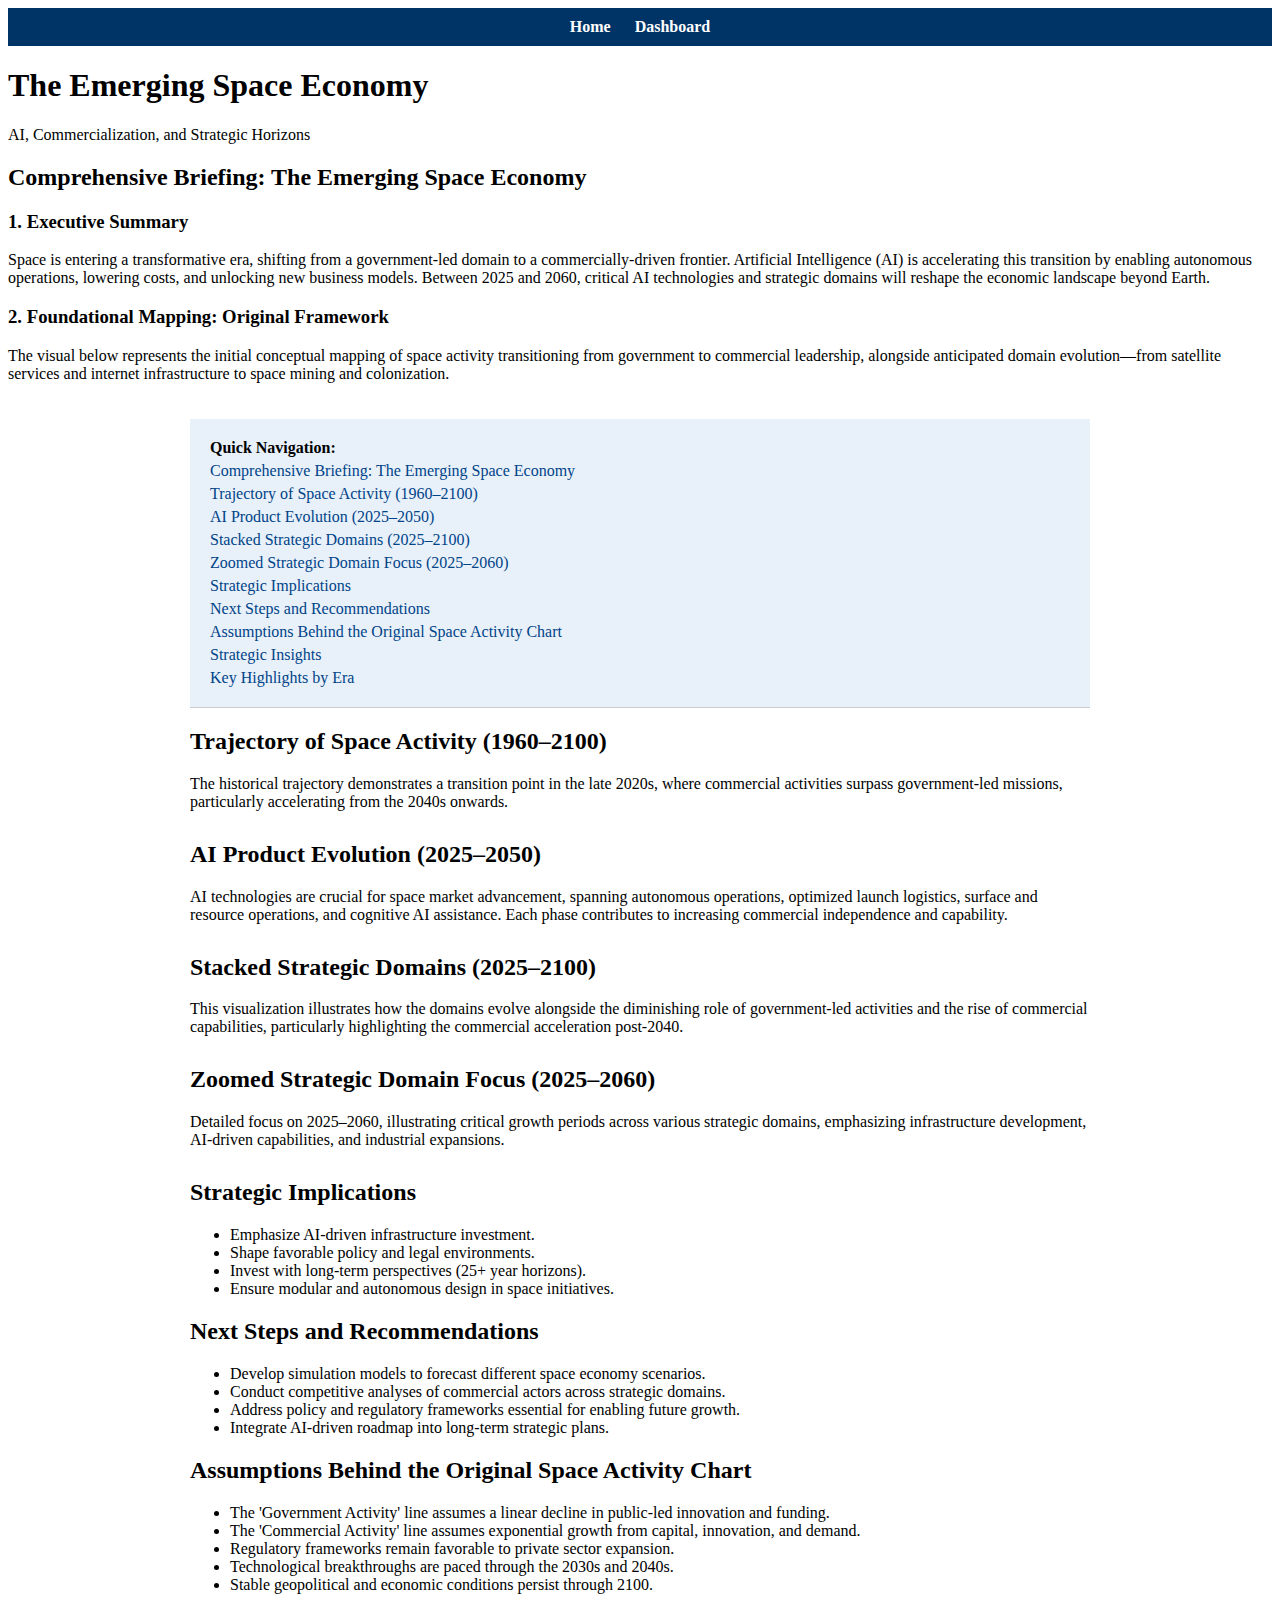
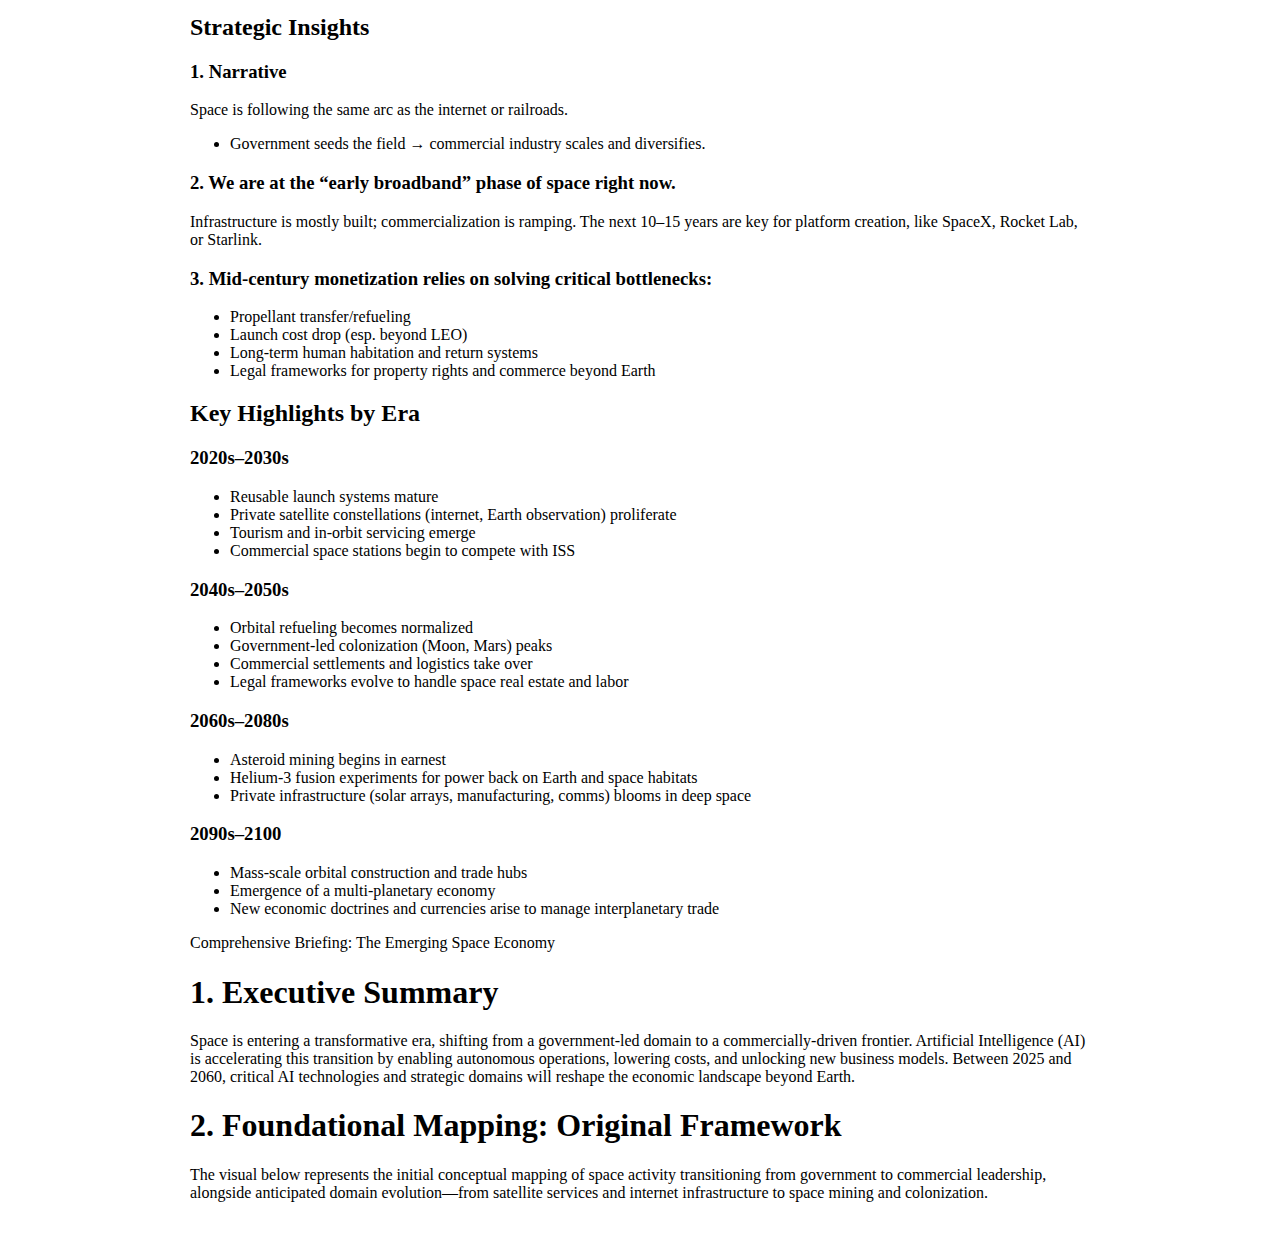
==== index.html @ 02162a3c "Add files via upload" ====
<!DOCTYPE html>

<html lang="en">
<head>
<meta charset="utf-8"/>
<meta content="width=device-width, initial-scale=1.0" name="viewport"/>
<title>The Emerging Space Economy</title>
<link href="assets/style.css" rel="stylesheet"/>
<script src="https://cdn.plot.ly/plotly-latest.min.js"></script>
</head>
<body>
<nav style="background-color:#003366; padding:10px 20px; text-align:center;">
<a href="index.html" style="color:#fff; margin-right:20px; text-decoration:none; font-weight:bold;">Home</a>
<a href="space_economy_dashboard.html" style="color:#fff; text-decoration:none; font-weight:bold;">Dashboard</a>
</nav>
<header>
<h1>The Emerging Space Economy</h1>
<section><p>AI, Commercialization, and Strategic Horizons</p></section>
</header>
<section>
<h2 id="section-0">Comprehensive Briefing: The Emerging Space Economy</h2>
<h3>1. Executive Summary</h3>
<p>Space is entering a transformative era, shifting from a government-led domain to a commercially-driven frontier. Artificial Intelligence (AI) is accelerating this transition by enabling autonomous operations, lowering costs, and unlocking new business models. Between 2025 and 2060, critical AI technologies and strategic domains will reshape the economic landscape beyond Earth.</p>
<h3>2. Foundational Mapping: Original Framework</h3>
<p>The visual below represents the initial conceptual mapping of space activity transitioning from government to commercial leadership, alongside anticipated domain evolution—from satellite services and internet infrastructure to space mining and colonization.</p>
</section>
<main style="padding: 20px 5vw; max-width: 900px; margin: auto;"><nav style="background:#e8f0fa; padding:20px; text-align:left; font-size:16px; border-bottom: 1px solid #ccc;"><strong>Quick Navigation:</strong><a href="#section-0" style="display:block; margin-top:5px; color:#004488; text-decoration:none;">Comprehensive Briefing: The Emerging Space Economy</a><a href="#section-1" style="display:block; margin-top:5px; color:#004488; text-decoration:none;">Trajectory of Space Activity (1960–2100)</a><a href="#section-2" style="display:block; margin-top:5px; color:#004488; text-decoration:none;">AI Product Evolution (2025–2050)</a><a href="#section-3" style="display:block; margin-top:5px; color:#004488; text-decoration:none;">Stacked Strategic Domains (2025–2100)</a><a href="#section-4" style="display:block; margin-top:5px; color:#004488; text-decoration:none;">Zoomed Strategic Domain Focus (2025–2060)</a><a href="#section-5" style="display:block; margin-top:5px; color:#004488; text-decoration:none;">Strategic Implications</a><a href="#section-6" style="display:block; margin-top:5px; color:#004488; text-decoration:none;">Next Steps and Recommendations</a><a href="#section-7" style="display:block; margin-top:5px; color:#004488; text-decoration:none;">Assumptions Behind the Original Space Activity Chart</a><a href="#section-8" style="display:block; margin-top:5px; color:#004488; text-decoration:none;">Strategic Insights</a><a href="#section-9" style="display:block; margin-top:5px; color:#004488; text-decoration:none;">Key Highlights by Era</a></nav>
<h2 id="section-1">Trajectory of Space Activity (1960–2100)</h2>
<p>The historical trajectory demonstrates a transition point in the late 2020s, where commercial activities surpass government-led missions, particularly accelerating from the 2040s onwards.</p>
<div id="activity-chart" style="margin:30px 0;"></div>
<h2 id="section-2">AI Product Evolution (2025–2050)</h2>
<p>AI technologies are crucial for space market advancement, spanning autonomous operations, optimized launch logistics, surface and resource operations, and cognitive AI assistance. Each phase contributes to increasing commercial independence and capability.</p>
<div id="ai-timeline" style="margin:30px 0;"></div>
<h2 id="section-3">Stacked Strategic Domains (2025–2100)</h2>
<p>This visualization illustrates how the domains evolve alongside the diminishing role of government-led activities and the rise of commercial capabilities, particularly highlighting the commercial acceleration post-2040.</p>
<div id="stacked-chart" style="margin:30px 0;"></div>
<h2 id="section-4">Zoomed Strategic Domain Focus (2025–2060)</h2>
<p>Detailed focus on 2025–2060, illustrating critical growth periods across various strategic domains, emphasizing infrastructure development, AI-driven capabilities, and industrial expansions.</p>
<div id="zoomed-chart" style="margin:30px 0;"></div>
<h2 id="section-5">Strategic Implications</h2>
<ul>
<li>Emphasize AI-driven infrastructure investment.</li>
<li>Shape favorable policy and legal environments.</li>
<li>Invest with long-term perspectives (25+ year horizons).</li>
<li>Ensure modular and autonomous design in space initiatives.</li>
</ul>
<h2 id="section-6">Next Steps and Recommendations</h2>
<ul>
<li>Develop simulation models to forecast different space economy scenarios.</li>
<li>Conduct competitive analyses of commercial actors across strategic domains.</li>
<li>Address policy and regulatory frameworks essential for enabling future growth.</li>
<li>Integrate AI-driven roadmap into long-term strategic plans.</li>
</ul>
<h2 id="section-7">Assumptions Behind the Original Space Activity Chart</h2>
<ul>
<li>The 'Government Activity' line assumes a linear decline in public-led innovation and funding.</li>
<li>The 'Commercial Activity' line assumes exponential growth from capital, innovation, and demand.</li>
<li>Regulatory frameworks remain favorable to private sector expansion.</li>
<li>Technological breakthroughs are paced through the 2030s and 2040s.</li>
<li>Stable geopolitical and economic conditions persist through 2100.</li>
</ul>
<section>
<h2 id="section-8">Strategic Insights</h2>
<h3>1. Narrative</h3>
<p>Space is following the same arc as the internet or railroads.</p>
<ul>
<li>Government seeds the field → commercial industry scales and diversifies.</li>
</ul>
<h3>2. We are at the “early broadband” phase of space right now.</h3>
<p>Infrastructure is mostly built; commercialization is ramping. The next 10–15 years are key for platform creation, like SpaceX, Rocket Lab, or Starlink.</p>
<h3>3. Mid-century monetization relies on solving critical bottlenecks:</h3>
<ul>
<li>Propellant transfer/refueling</li>
<li>Launch cost drop (esp. beyond LEO)</li>
<li>Long-term human habitation and return systems</li>
<li>Legal frameworks for property rights and commerce beyond Earth</li>
</ul>
<h2 id="section-9">Key Highlights by Era</h2>
<h3>2020s–2030s</h3>
<ul>
<li>Reusable launch systems mature</li>
<li>Private satellite constellations (internet, Earth observation) proliferate</li>
<li>Tourism and in-orbit servicing emerge</li>
<li>Commercial space stations begin to compete with ISS</li>
</ul>
<h3>2040s–2050s</h3>
<ul>
<li>Orbital refueling becomes normalized</li>
<li>Government-led colonization (Moon, Mars) peaks</li>
<li>Commercial settlements and logistics take over</li>
<li>Legal frameworks evolve to handle space real estate and labor</li>
</ul>
<h3>2060s–2080s</h3>
<ul>
<li>Asteroid mining begins in earnest</li>
<li>Helium-3 fusion experiments for power back on Earth and space habitats</li>
<li>Private infrastructure (solar arrays, manufacturing, comms) blooms in deep space</li>
</ul>
<h3>2090s–2100</h3>
<ul>
<li>Mass-scale orbital construction and trade hubs</li>
<li>Emergence of a multi-planetary economy</li>
<li>New economic doctrines and currencies arise to manage interplanetary trade</li>
</ul>
</section>
<section>
<p>Comprehensive Briefing: The Emerging Space Economy</p>
<h1>1. Executive Summary</h1>
<p>Space is entering a transformative era, shifting from a government-led domain to a commercially-driven frontier. Artificial Intelligence (AI) is accelerating this transition by enabling autonomous operations, lowering costs, and unlocking new business models. Between 2025 and 2060, critical AI technologies and strategic domains will reshape the economic landscape beyond Earth.</p>
<h1>2. Foundational Mapping: Original Framework</h1>
<p>The visual below represents the initial conceptual mapping of space activity transitioning from government to commercial leadership, alongside anticipated domain evolution—from satellite services and internet infrastructure to space mining and colonization.</p>
</section></main>
<script src="assets/app.js"></script>
</body>
</html>
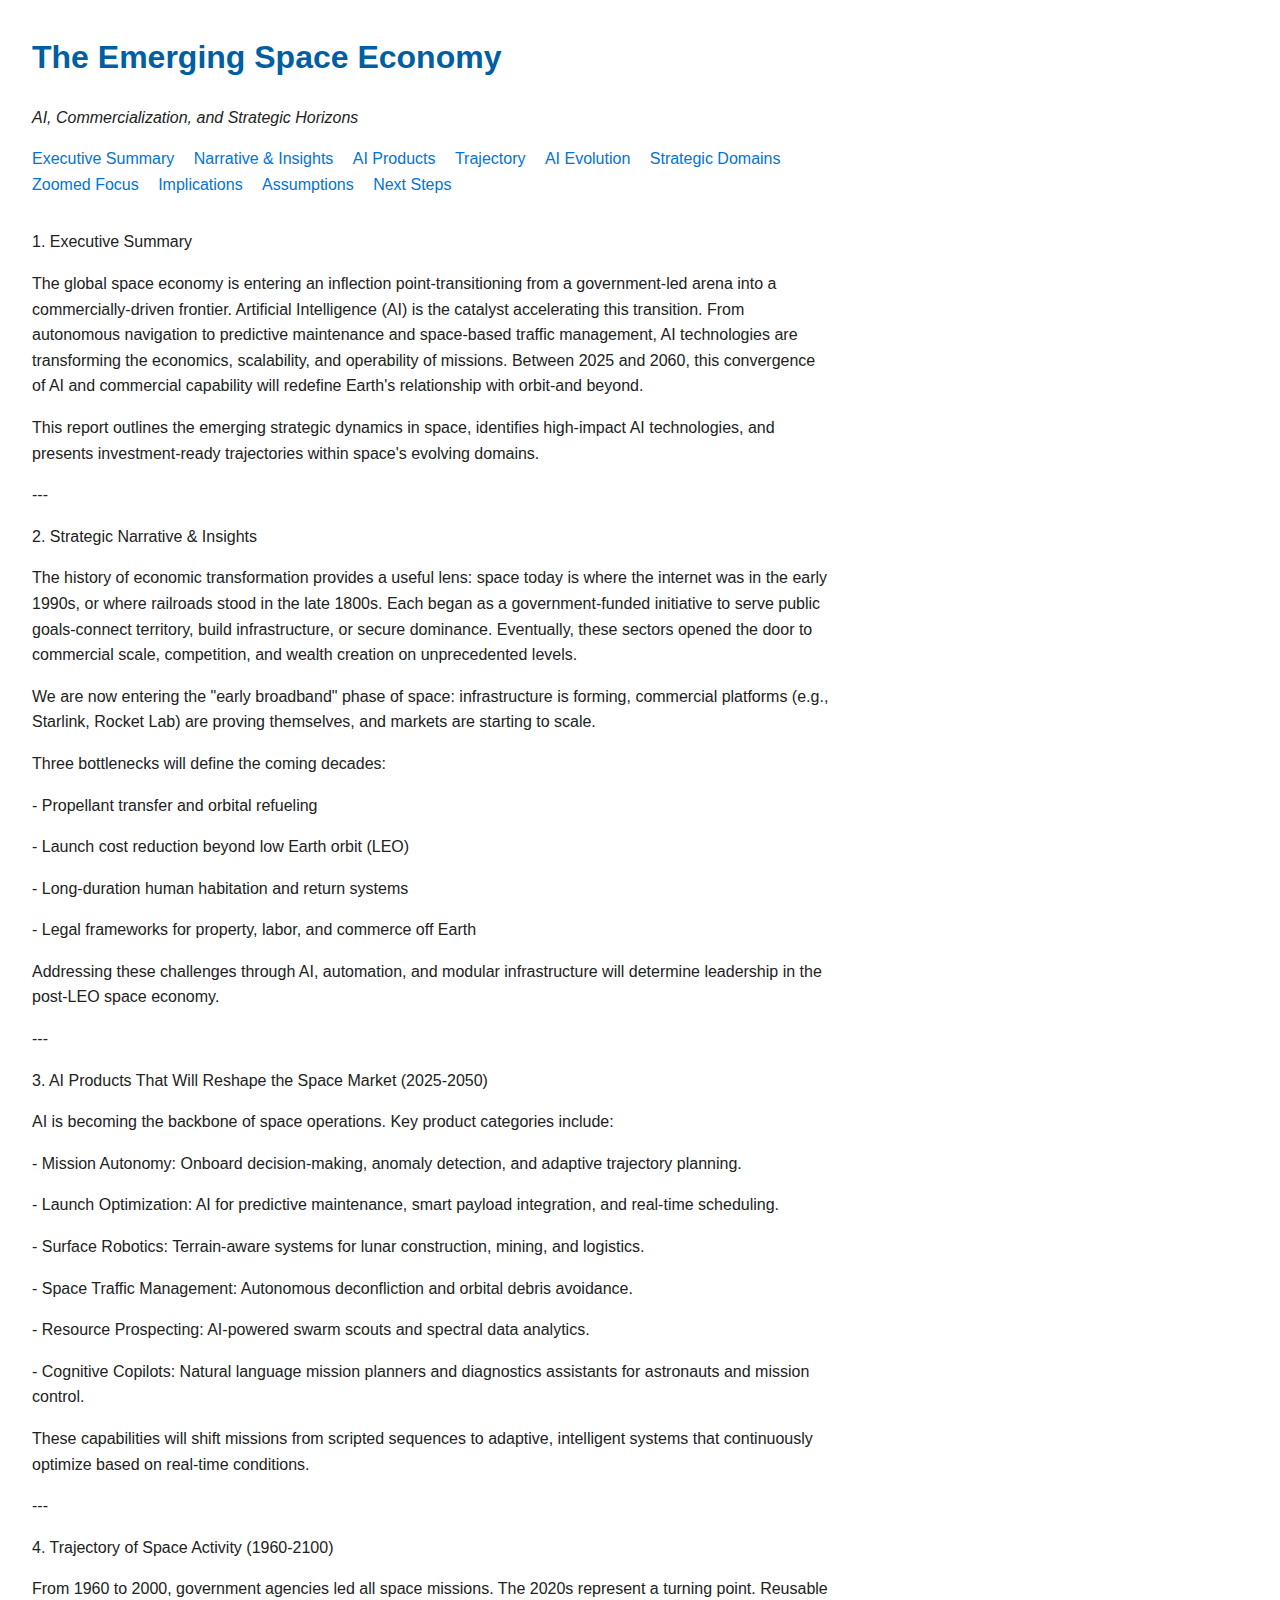
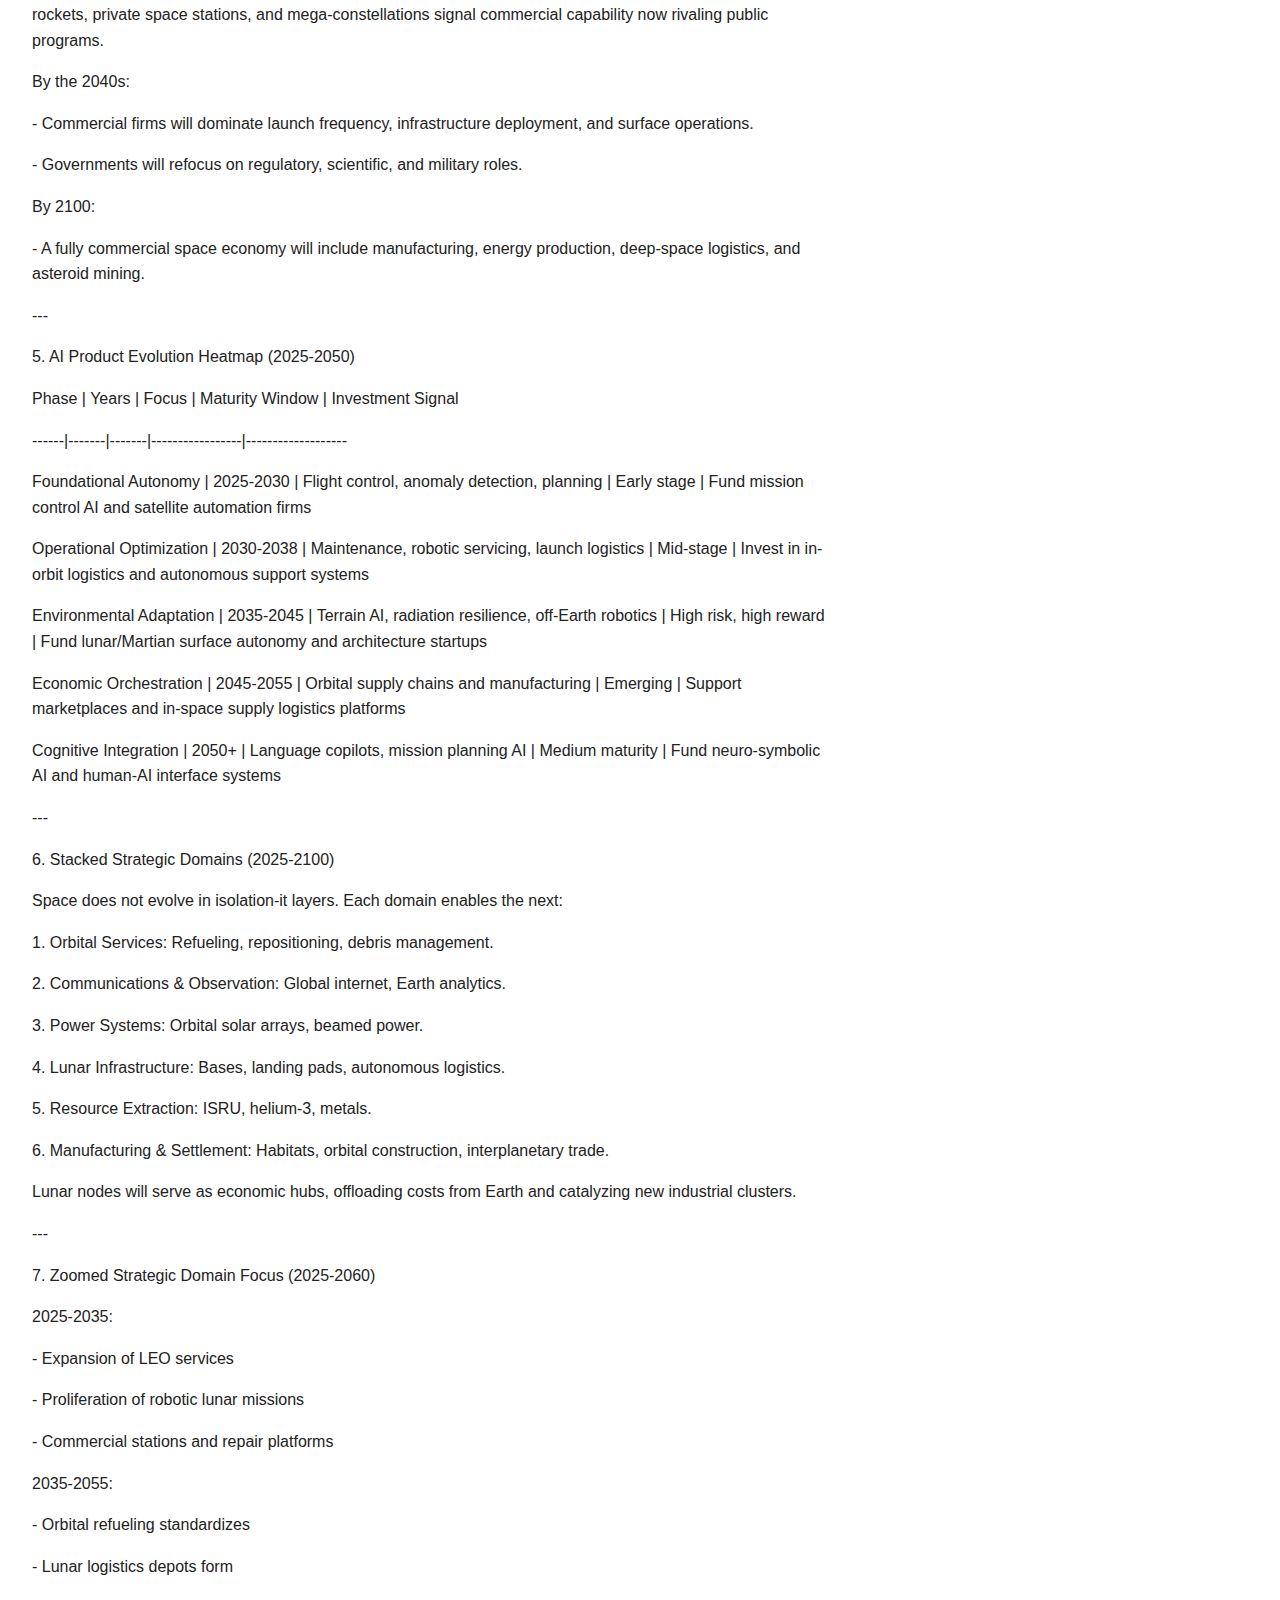
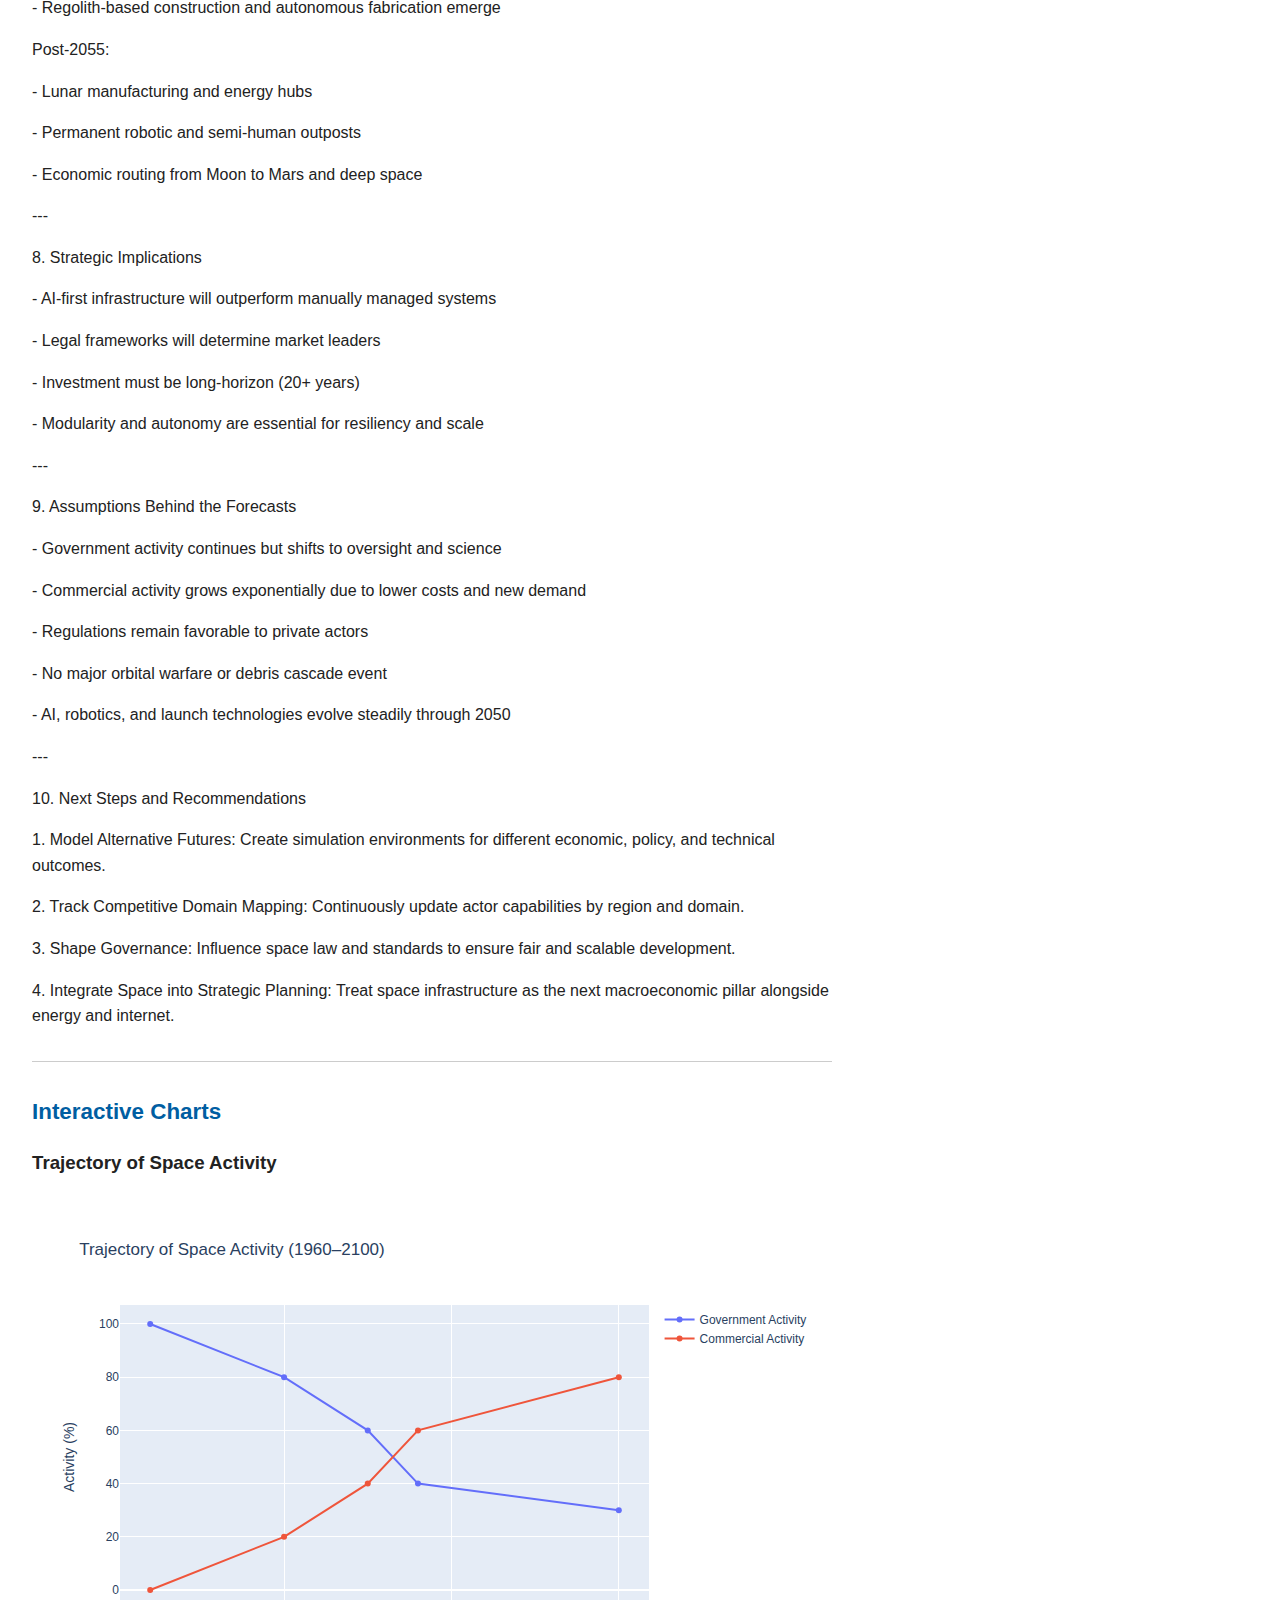
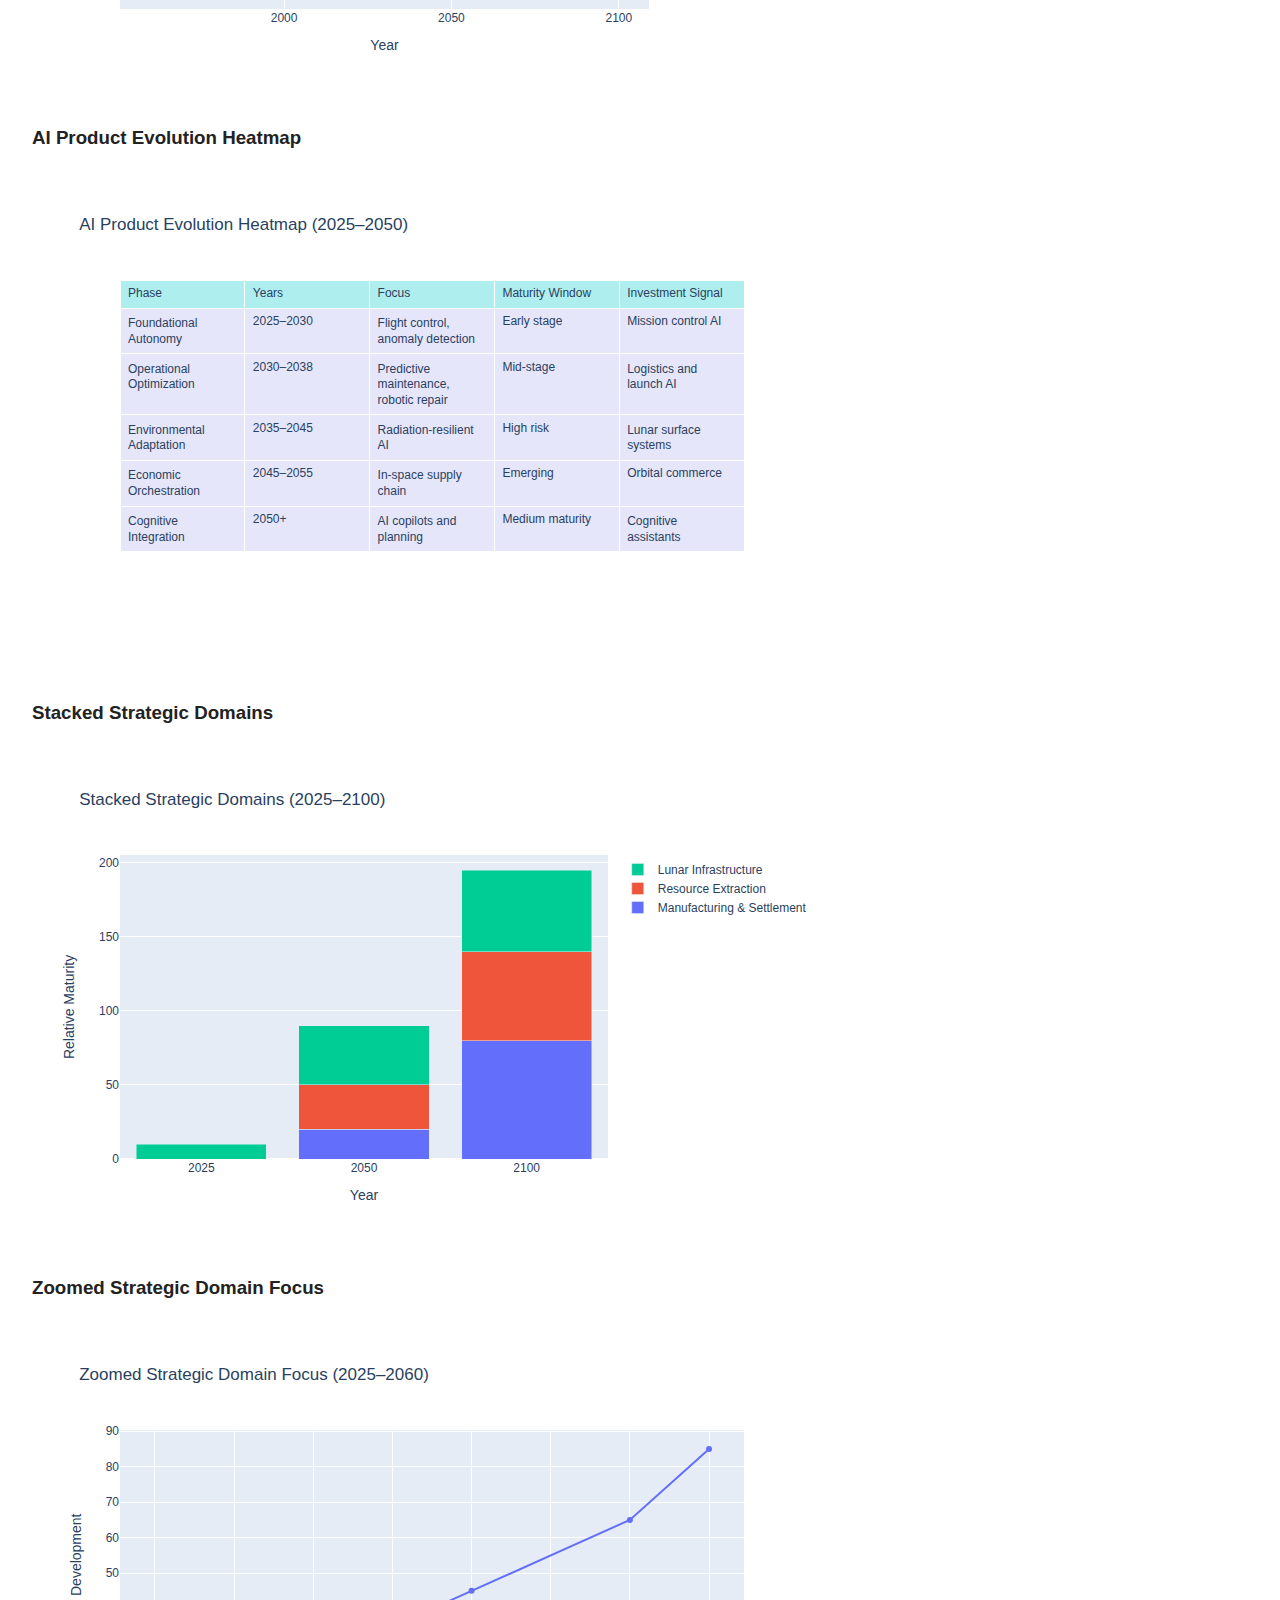
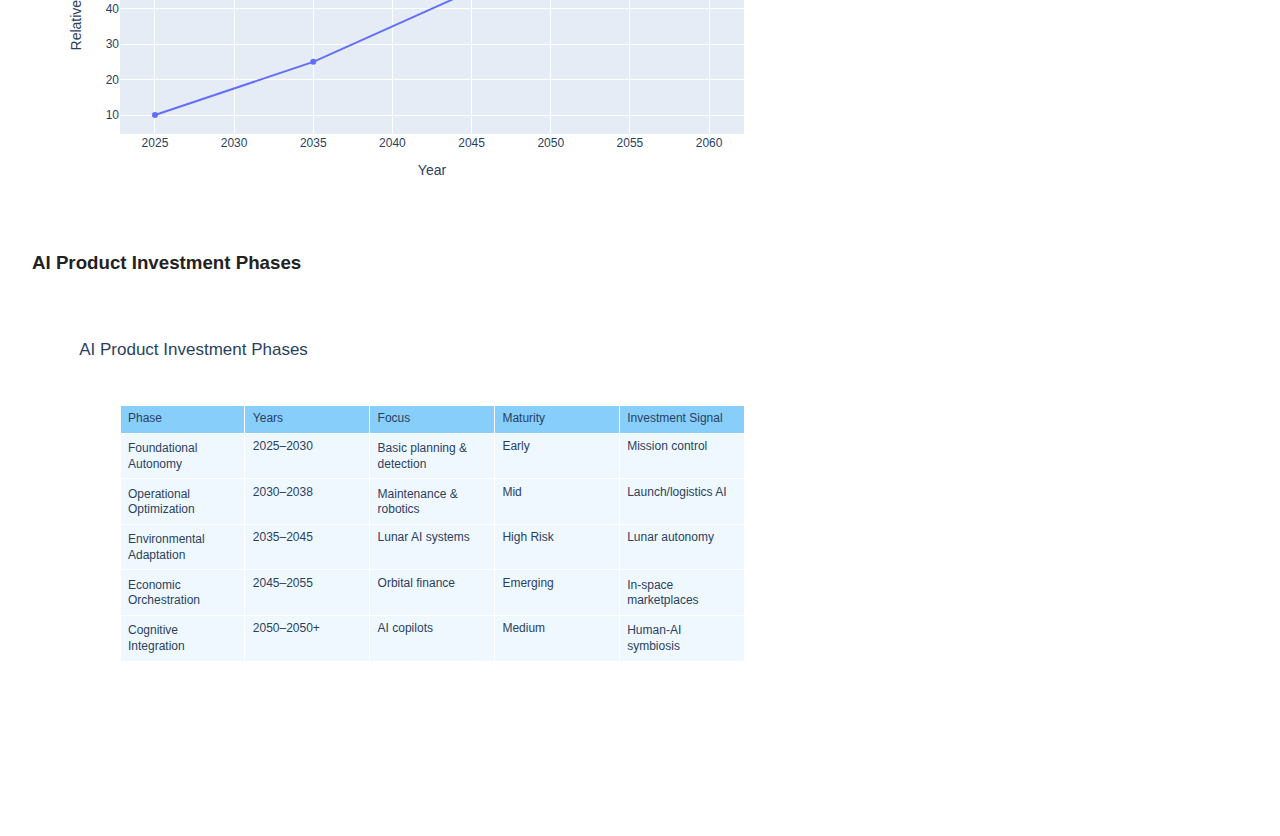
==== commit 158ec20b: "Add files via upload" ====
--- a/index.html
+++ b/index.html
@@ -1,116 +1,130 @@
 
 <!DOCTYPE html>
-
 <html lang="en">
 <head>
-<meta charset="utf-8"/>
-<meta content="width=device-width, initial-scale=1.0" name="viewport"/>
-<title>The Emerging Space Economy</title>
-<link href="assets/style.css" rel="stylesheet"/>
-<script src="https://cdn.plot.ly/plotly-latest.min.js"></script>
+    <meta charset="UTF-8" />
+    <meta name="viewport" content="width=device-width, initial-scale=1.0" />
+    <title>The Emerging Space Economy</title>
+    <style>
+        body { font-family: Arial, sans-serif; line-height: 1.6; margin: 2rem; max-width: 800px; color: #222; }
+        h1, h2 { color: #005EA2; }
+        h1 { font-size: 2em; }
+        h2 { font-size: 1.4em; margin-top: 2rem; }
+        hr { border: none; border-top: 1px solid #ccc; margin: 2rem 0; }
+        nav { margin-bottom: 2rem; }
+        nav a { display: inline-block; margin-right: 15px; color: #0074D9; text-decoration: none; }
+        nav a:hover { text-decoration: underline; }
+        section { margin-bottom: 3rem; }
+    </style>
 </head>
 <body>
-<nav style="background-color:#003366; padding:10px 20px; text-align:center;">
-<a href="index.html" style="color:#fff; margin-right:20px; text-decoration:none; font-weight:bold;">Home</a>
-<a href="space_economy_dashboard.html" style="color:#fff; text-decoration:none; font-weight:bold;">Dashboard</a>
-</nav>
-<header>
-<h1>The Emerging Space Economy</h1>
-<section><p>AI, Commercialization, and Strategic Horizons</p></section>
-</header>
-<section>
-<h2 id="section-0">Comprehensive Briefing: The Emerging Space Economy</h2>
-<h3>1. Executive Summary</h3>
-<p>Space is entering a transformative era, shifting from a government-led domain to a commercially-driven frontier. Artificial Intelligence (AI) is accelerating this transition by enabling autonomous operations, lowering costs, and unlocking new business models. Between 2025 and 2060, critical AI technologies and strategic domains will reshape the economic landscape beyond Earth.</p>
-<h3>2. Foundational Mapping: Original Framework</h3>
-<p>The visual below represents the initial conceptual mapping of space activity transitioning from government to commercial leadership, alongside anticipated domain evolution—from satellite services and internet infrastructure to space mining and colonization.</p>
-</section>
-<main style="padding: 20px 5vw; max-width: 900px; margin: auto;"><nav style="background:#e8f0fa; padding:20px; text-align:left; font-size:16px; border-bottom: 1px solid #ccc;"><strong>Quick Navigation:</strong><a href="#section-0" style="display:block; margin-top:5px; color:#004488; text-decoration:none;">Comprehensive Briefing: The Emerging Space Economy</a><a href="#section-1" style="display:block; margin-top:5px; color:#004488; text-decoration:none;">Trajectory of Space Activity (1960–2100)</a><a href="#section-2" style="display:block; margin-top:5px; color:#004488; text-decoration:none;">AI Product Evolution (2025–2050)</a><a href="#section-3" style="display:block; margin-top:5px; color:#004488; text-decoration:none;">Stacked Strategic Domains (2025–2100)</a><a href="#section-4" style="display:block; margin-top:5px; color:#004488; text-decoration:none;">Zoomed Strategic Domain Focus (2025–2060)</a><a href="#section-5" style="display:block; margin-top:5px; color:#004488; text-decoration:none;">Strategic Implications</a><a href="#section-6" style="display:block; margin-top:5px; color:#004488; text-decoration:none;">Next Steps and Recommendations</a><a href="#section-7" style="display:block; margin-top:5px; color:#004488; text-decoration:none;">Assumptions Behind the Original Space Activity Chart</a><a href="#section-8" style="display:block; margin-top:5px; color:#004488; text-decoration:none;">Strategic Insights</a><a href="#section-9" style="display:block; margin-top:5px; color:#004488; text-decoration:none;">Key Highlights by Era</a></nav>
-<h2 id="section-1">Trajectory of Space Activity (1960–2100)</h2>
-<p>The historical trajectory demonstrates a transition point in the late 2020s, where commercial activities surpass government-led missions, particularly accelerating from the 2040s onwards.</p>
-<div id="activity-chart" style="margin:30px 0;"></div>
-<h2 id="section-2">AI Product Evolution (2025–2050)</h2>
-<p>AI technologies are crucial for space market advancement, spanning autonomous operations, optimized launch logistics, surface and resource operations, and cognitive AI assistance. Each phase contributes to increasing commercial independence and capability.</p>
-<div id="ai-timeline" style="margin:30px 0;"></div>
-<h2 id="section-3">Stacked Strategic Domains (2025–2100)</h2>
-<p>This visualization illustrates how the domains evolve alongside the diminishing role of government-led activities and the rise of commercial capabilities, particularly highlighting the commercial acceleration post-2040.</p>
-<div id="stacked-chart" style="margin:30px 0;"></div>
-<h2 id="section-4">Zoomed Strategic Domain Focus (2025–2060)</h2>
-<p>Detailed focus on 2025–2060, illustrating critical growth periods across various strategic domains, emphasizing infrastructure development, AI-driven capabilities, and industrial expansions.</p>
-<div id="zoomed-chart" style="margin:30px 0;"></div>
-<h2 id="section-5">Strategic Implications</h2>
-<ul>
-<li>Emphasize AI-driven infrastructure investment.</li>
-<li>Shape favorable policy and legal environments.</li>
-<li>Invest with long-term perspectives (25+ year horizons).</li>
-<li>Ensure modular and autonomous design in space initiatives.</li>
-</ul>
-<h2 id="section-6">Next Steps and Recommendations</h2>
-<ul>
-<li>Develop simulation models to forecast different space economy scenarios.</li>
-<li>Conduct competitive analyses of commercial actors across strategic domains.</li>
-<li>Address policy and regulatory frameworks essential for enabling future growth.</li>
-<li>Integrate AI-driven roadmap into long-term strategic plans.</li>
-</ul>
-<h2 id="section-7">Assumptions Behind the Original Space Activity Chart</h2>
-<ul>
-<li>The 'Government Activity' line assumes a linear decline in public-led innovation and funding.</li>
-<li>The 'Commercial Activity' line assumes exponential growth from capital, innovation, and demand.</li>
-<li>Regulatory frameworks remain favorable to private sector expansion.</li>
-<li>Technological breakthroughs are paced through the 2030s and 2040s.</li>
-<li>Stable geopolitical and economic conditions persist through 2100.</li>
-</ul>
-<section>
-<h2 id="section-8">Strategic Insights</h2>
-<h3>1. Narrative</h3>
-<p>Space is following the same arc as the internet or railroads.</p>
-<ul>
-<li>Government seeds the field → commercial industry scales and diversifies.</li>
-</ul>
-<h3>2. We are at the “early broadband” phase of space right now.</h3>
-<p>Infrastructure is mostly built; commercialization is ramping. The next 10–15 years are key for platform creation, like SpaceX, Rocket Lab, or Starlink.</p>
-<h3>3. Mid-century monetization relies on solving critical bottlenecks:</h3>
-<ul>
-<li>Propellant transfer/refueling</li>
-<li>Launch cost drop (esp. beyond LEO)</li>
-<li>Long-term human habitation and return systems</li>
-<li>Legal frameworks for property rights and commerce beyond Earth</li>
-</ul>
-<h2 id="section-9">Key Highlights by Era</h2>
-<h3>2020s–2030s</h3>
-<ul>
-<li>Reusable launch systems mature</li>
-<li>Private satellite constellations (internet, Earth observation) proliferate</li>
-<li>Tourism and in-orbit servicing emerge</li>
-<li>Commercial space stations begin to compete with ISS</li>
-</ul>
-<h3>2040s–2050s</h3>
-<ul>
-<li>Orbital refueling becomes normalized</li>
-<li>Government-led colonization (Moon, Mars) peaks</li>
-<li>Commercial settlements and logistics take over</li>
-<li>Legal frameworks evolve to handle space real estate and labor</li>
-</ul>
-<h3>2060s–2080s</h3>
-<ul>
-<li>Asteroid mining begins in earnest</li>
-<li>Helium-3 fusion experiments for power back on Earth and space habitats</li>
-<li>Private infrastructure (solar arrays, manufacturing, comms) blooms in deep space</li>
-</ul>
-<h3>2090s–2100</h3>
-<ul>
-<li>Mass-scale orbital construction and trade hubs</li>
-<li>Emergence of a multi-planetary economy</li>
-<li>New economic doctrines and currencies arise to manage interplanetary trade</li>
-</ul>
-</section>
-<section>
-<p>Comprehensive Briefing: The Emerging Space Economy</p>
-<h1>1. Executive Summary</h1>
-<p>Space is entering a transformative era, shifting from a government-led domain to a commercially-driven frontier. Artificial Intelligence (AI) is accelerating this transition by enabling autonomous operations, lowering costs, and unlocking new business models. Between 2025 and 2060, critical AI technologies and strategic domains will reshape the economic landscape beyond Earth.</p>
-<h1>2. Foundational Mapping: Original Framework</h1>
-<p>The visual below represents the initial conceptual mapping of space activity transitioning from government to commercial leadership, alongside anticipated domain evolution—from satellite services and internet infrastructure to space mining and colonization.</p>
-</section></main>
-<script src="assets/app.js"></script>
+    <h1>The Emerging Space Economy</h1>
+    <p><em>AI, Commercialization, and Strategic Horizons</em></p>
+    <nav>
+        <a href="#section1">Executive Summary</a>
+        <a href="#section2">Narrative & Insights</a>
+        <a href="#section3">AI Products</a>
+        <a href="#section4">Trajectory</a>
+        <a href="#section5">AI Evolution</a>
+        <a href="#section6">Strategic Domains</a>
+        <a href="#section7">Zoomed Focus</a>
+        <a href="#section8">Implications</a>
+        <a href="#section9">Assumptions</a>
+        <a href="#section10">Next Steps</a>
+    </nav>
+<p>1. Executive Summary</p>
+<p>The global space economy is entering an inflection point-transitioning from a government-led arena into a commercially-driven frontier. Artificial Intelligence (AI) is the catalyst accelerating this transition. From autonomous navigation to predictive maintenance and space-based traffic management, AI technologies are transforming the economics, scalability, and operability of missions. Between 2025 and 2060, this convergence of AI and commercial capability will redefine Earth's relationship with orbit-and beyond.</p>
+<p>This report outlines the emerging strategic dynamics in space, identifies high-impact AI technologies, and presents investment-ready trajectories within space's evolving domains.</p>
+<p>---</p>
+<p>2. Strategic Narrative & Insights</p>
+<p>The history of economic transformation provides a useful lens: space today is where the internet was in the early 1990s, or where railroads stood in the late 1800s. Each began as a government-funded initiative to serve public goals-connect territory, build infrastructure, or secure dominance. Eventually, these sectors opened the door to commercial scale, competition, and wealth creation on unprecedented levels.</p>
+<p>We are now entering the "early broadband" phase of space: infrastructure is forming, commercial platforms (e.g., Starlink, Rocket Lab) are proving themselves, and markets are starting to scale.</p>
+<p>Three bottlenecks will define the coming decades:</p>
+<p>- Propellant transfer and orbital refueling</p>
+<p>- Launch cost reduction beyond low Earth orbit (LEO)</p>
+<p>- Long-duration human habitation and return systems</p>
+<p>- Legal frameworks for property, labor, and commerce off Earth</p>
+<p>Addressing these challenges through AI, automation, and modular infrastructure will determine leadership in the post-LEO space economy.</p>
+<p>---</p>
+<p>3. AI Products That Will Reshape the Space Market (2025-2050)</p>
+<p>AI is becoming the backbone of space operations. Key product categories include:</p>
+<p>- Mission Autonomy: Onboard decision-making, anomaly detection, and adaptive trajectory planning.</p>
+<p>- Launch Optimization: AI for predictive maintenance, smart payload integration, and real-time scheduling.</p>
+<p>- Surface Robotics: Terrain-aware systems for lunar construction, mining, and logistics.</p>
+<p>- Space Traffic Management: Autonomous deconfliction and orbital debris avoidance.</p>
+<p>- Resource Prospecting: AI-powered swarm scouts and spectral data analytics.</p>
+<p>- Cognitive Copilots: Natural language mission planners and diagnostics assistants for astronauts and mission control.</p>
+<p>These capabilities will shift missions from scripted sequences to adaptive, intelligent systems that continuously optimize based on real-time conditions.</p>
+<p>---</p>
+<p>4. Trajectory of Space Activity (1960-2100)</p>
+<p>From 1960 to 2000, government agencies led all space missions. The 2020s represent a turning point. Reusable rockets, private space stations, and mega-constellations signal commercial capability now rivaling public programs.</p>
+<p>By the 2040s:</p>
+<p>- Commercial firms will dominate launch frequency, infrastructure deployment, and surface operations.</p>
+<p>- Governments will refocus on regulatory, scientific, and military roles.</p>
+<p>By 2100:</p>
+<p>- A fully commercial space economy will include manufacturing, energy production, deep-space logistics, and asteroid mining.</p>
+<p>---</p>
+<p>5. AI Product Evolution Heatmap (2025-2050)</p>
+<p>Phase | Years | Focus | Maturity Window | Investment Signal</p>
+<p>------|-------|-------|-----------------|-------------------</p>
+<p>Foundational Autonomy | 2025-2030 | Flight control, anomaly detection, planning | Early stage | Fund mission control AI and satellite automation firms</p>
+<p>Operational Optimization | 2030-2038 | Maintenance, robotic servicing, launch logistics | Mid-stage | Invest in in-orbit logistics and autonomous support systems</p>
+<p>Environmental Adaptation | 2035-2045 | Terrain AI, radiation resilience, off-Earth robotics | High risk, high reward | Fund lunar/Martian surface autonomy and architecture startups</p>
+<p>Economic Orchestration | 2045-2055 | Orbital supply chains and manufacturing | Emerging | Support marketplaces and in-space supply logistics platforms</p>
+<p>Cognitive Integration | 2050+ | Language copilots, mission planning AI | Medium maturity | Fund neuro-symbolic AI and human-AI interface systems</p>
+<p>---</p>
+<p>6. Stacked Strategic Domains (2025-2100)</p>
+<p>Space does not evolve in isolation-it layers. Each domain enables the next:</p>
+<p>1. Orbital Services: Refueling, repositioning, debris management.</p>
+<p>2. Communications & Observation: Global internet, Earth analytics.</p>
+<p>3. Power Systems: Orbital solar arrays, beamed power.</p>
+<p>4. Lunar Infrastructure: Bases, landing pads, autonomous logistics.</p>
+<p>5. Resource Extraction: ISRU, helium-3, metals.</p>
+<p>6. Manufacturing & Settlement: Habitats, orbital construction, interplanetary trade.</p>
+<p>Lunar nodes will serve as economic hubs, offloading costs from Earth and catalyzing new industrial clusters.</p>
+<p>---</p>
+<p>7. Zoomed Strategic Domain Focus (2025-2060)</p>
+<p>2025-2035:</p>
+<p>- Expansion of LEO services</p>
+<p>- Proliferation of robotic lunar missions</p>
+<p>- Commercial stations and repair platforms</p>
+<p>2035-2055:</p>
+<p>- Orbital refueling standardizes</p>
+<p>- Lunar logistics depots form</p>
+<p>- Regolith-based construction and autonomous fabrication emerge</p>
+<p>Post-2055:</p>
+<p>- Lunar manufacturing and energy hubs</p>
+<p>- Permanent robotic and semi-human outposts</p>
+<p>- Economic routing from Moon to Mars and deep space</p>
+<p>---</p>
+<p>8. Strategic Implications</p>
+<p>- AI-first infrastructure will outperform manually managed systems</p>
+<p>- Legal frameworks will determine market leaders</p>
+<p>- Investment must be long-horizon (20+ years)</p>
+<p>- Modularity and autonomy are essential for resiliency and scale</p>
+<p>---</p>
+<p>9. Assumptions Behind the Forecasts</p>
+<p>- Government activity continues but shifts to oversight and science</p>
+<p>- Commercial activity grows exponentially due to lower costs and new demand</p>
+<p>- Regulations remain favorable to private actors</p>
+<p>- No major orbital warfare or debris cascade event</p>
+<p>- AI, robotics, and launch technologies evolve steadily through 2050</p>
+<p>---</p>
+<p>10. Next Steps and Recommendations</p>
+<p>1. Model Alternative Futures: Create simulation environments for different economic, policy, and technical outcomes.</p>
+<p>2. Track Competitive Domain Mapping: Continuously update actor capabilities by region and domain.</p>
+<p>3. Shape Governance: Influence space law and standards to ensure fair and scalable development.</p>
+<p>4. Integrate Space into Strategic Planning: Treat space infrastructure as the next macroeconomic pillar alongside energy and internet.</p></section>
+<hr><h2>Interactive Charts</h2>
+<h3>Trajectory of Space Activity</h3>
+<iframe src="chart_trajectory.html" width="100%" height="500" frameborder="0"></iframe>
+<h3>AI Product Evolution Heatmap</h3>
+<iframe src="chart_ai_evolution.html" width="100%" height="500" frameborder="0"></iframe>
+<h3>Stacked Strategic Domains</h3>
+<iframe src="chart_stacked_domains.html" width="100%" height="500" frameborder="0"></iframe>
+<h3>Zoomed Strategic Domain Focus</h3>
+<iframe src="chart_zoomed_focus.html" width="100%" height="500" frameborder="0"></iframe>
+<h3>AI Product Investment Phases</h3>
+<iframe src="chart_ai_phases.html" width="100%" height="500" frameborder="0"></iframe>
 </body>
-</html>
+</html>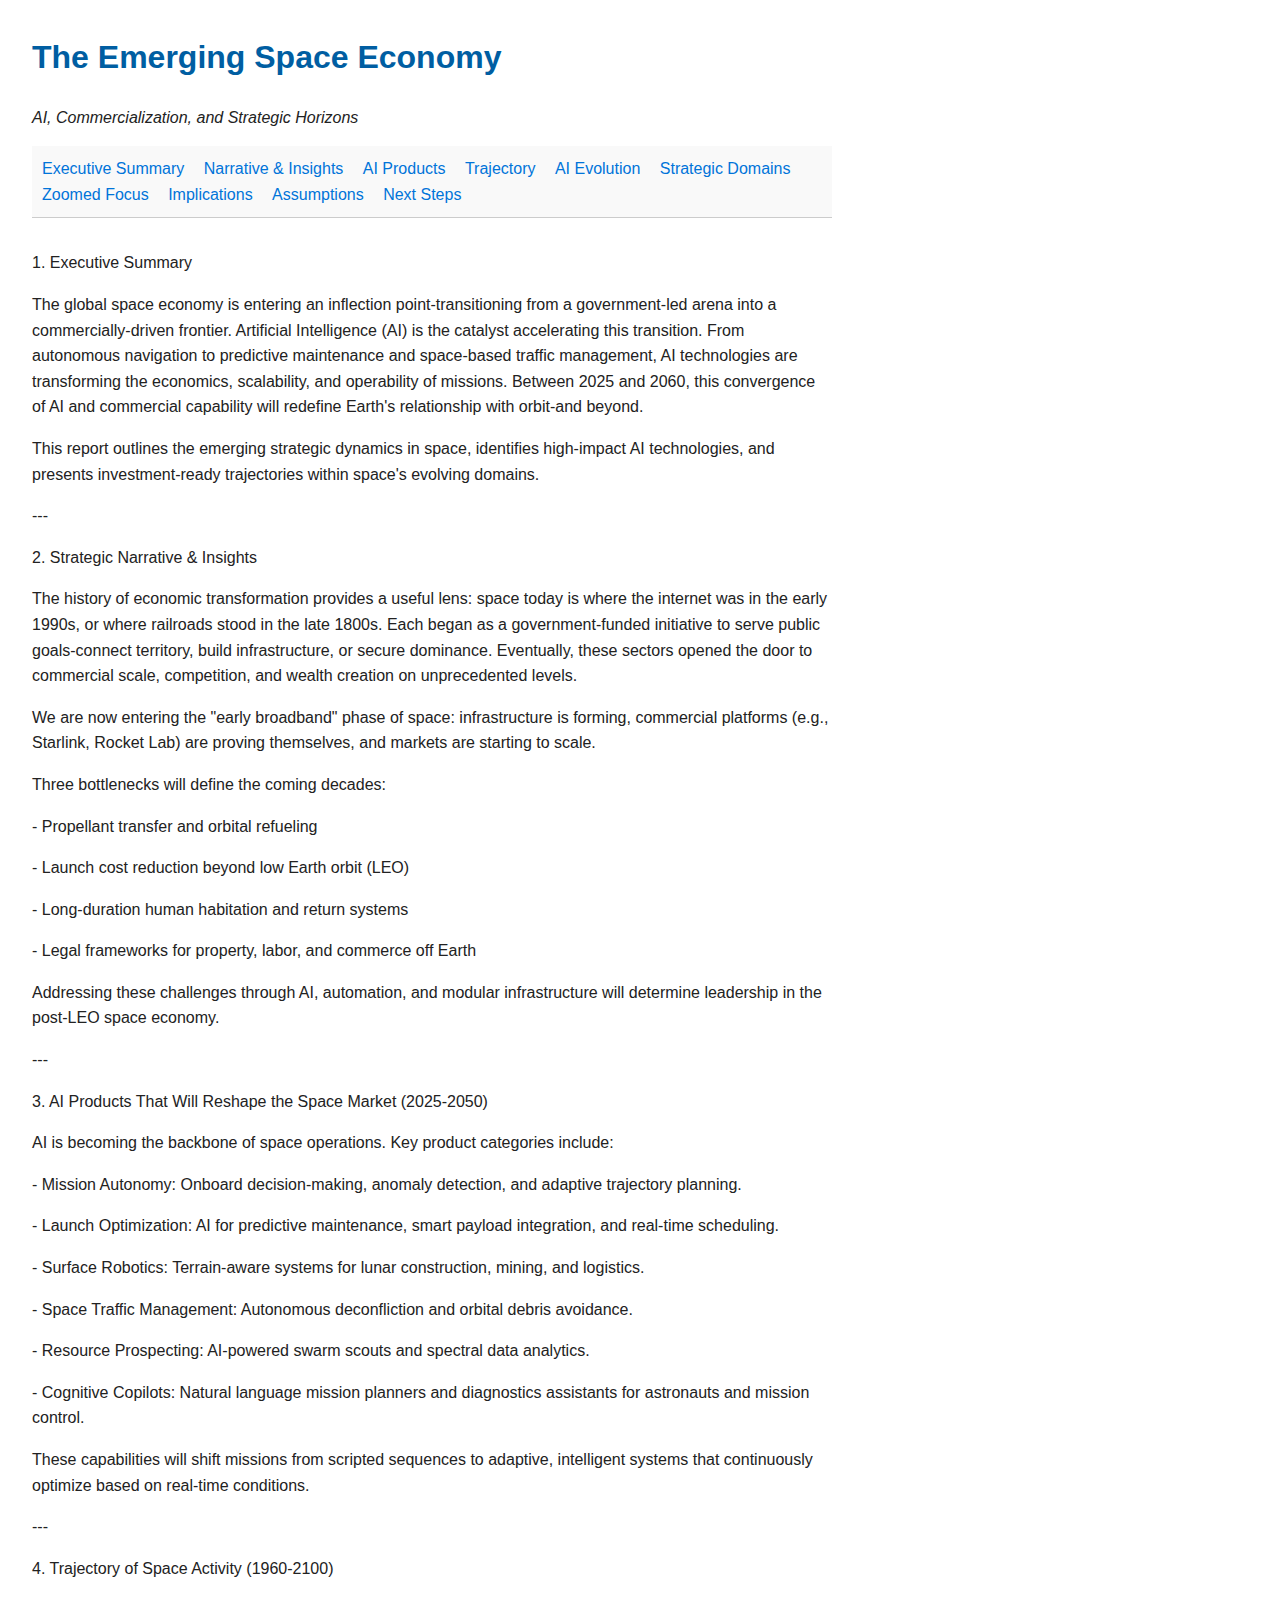
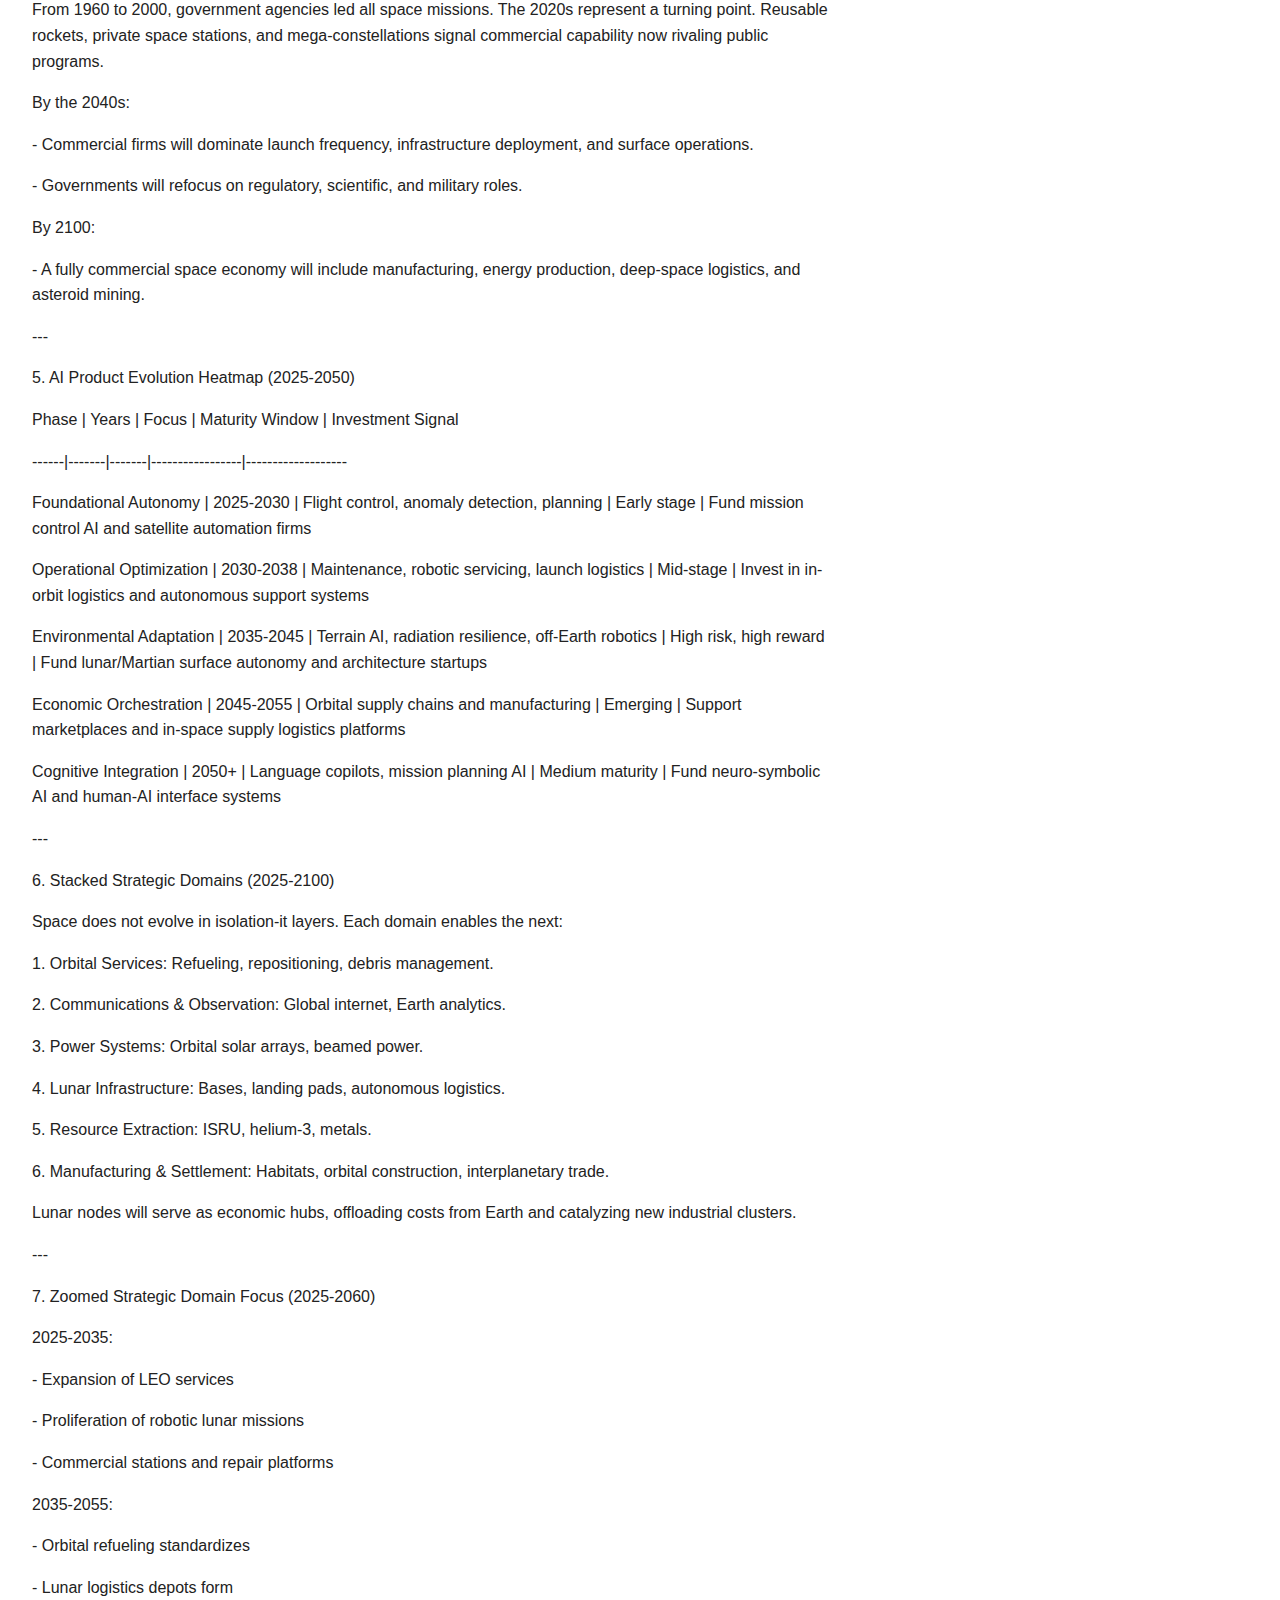
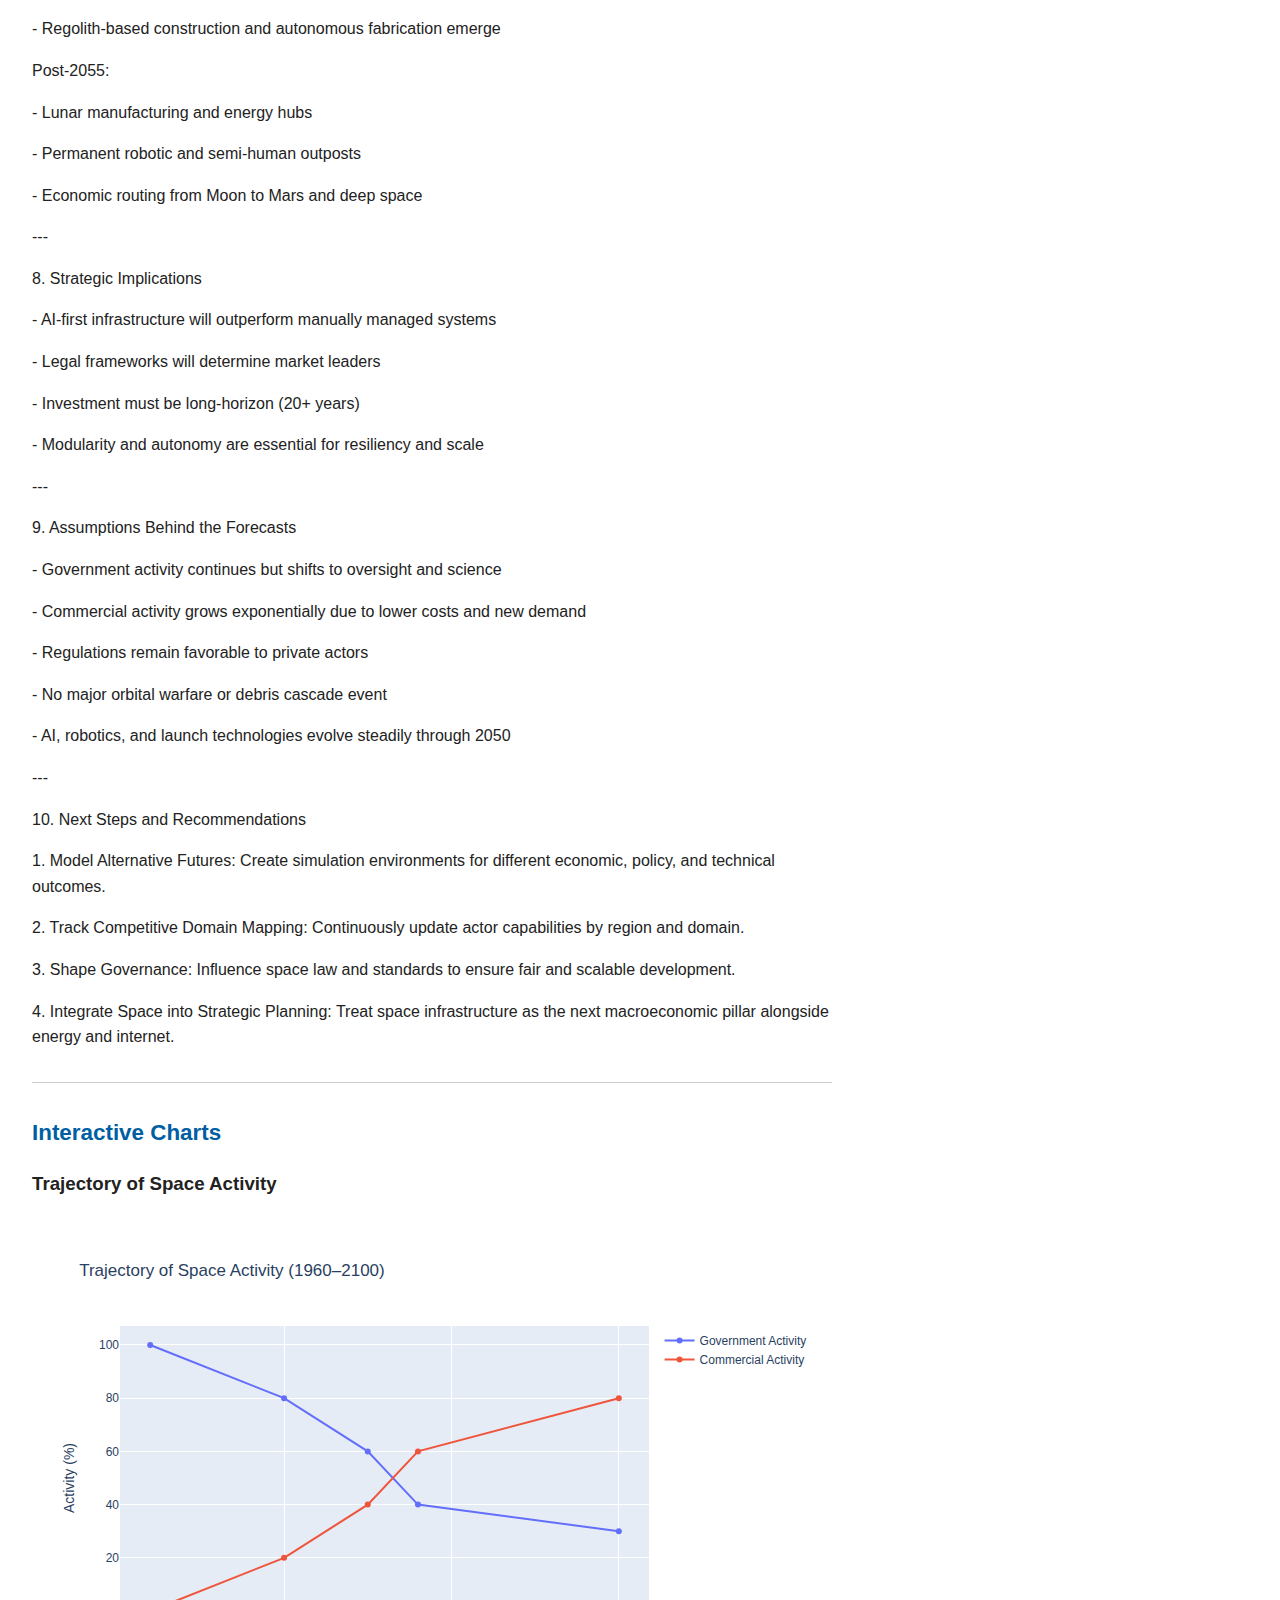
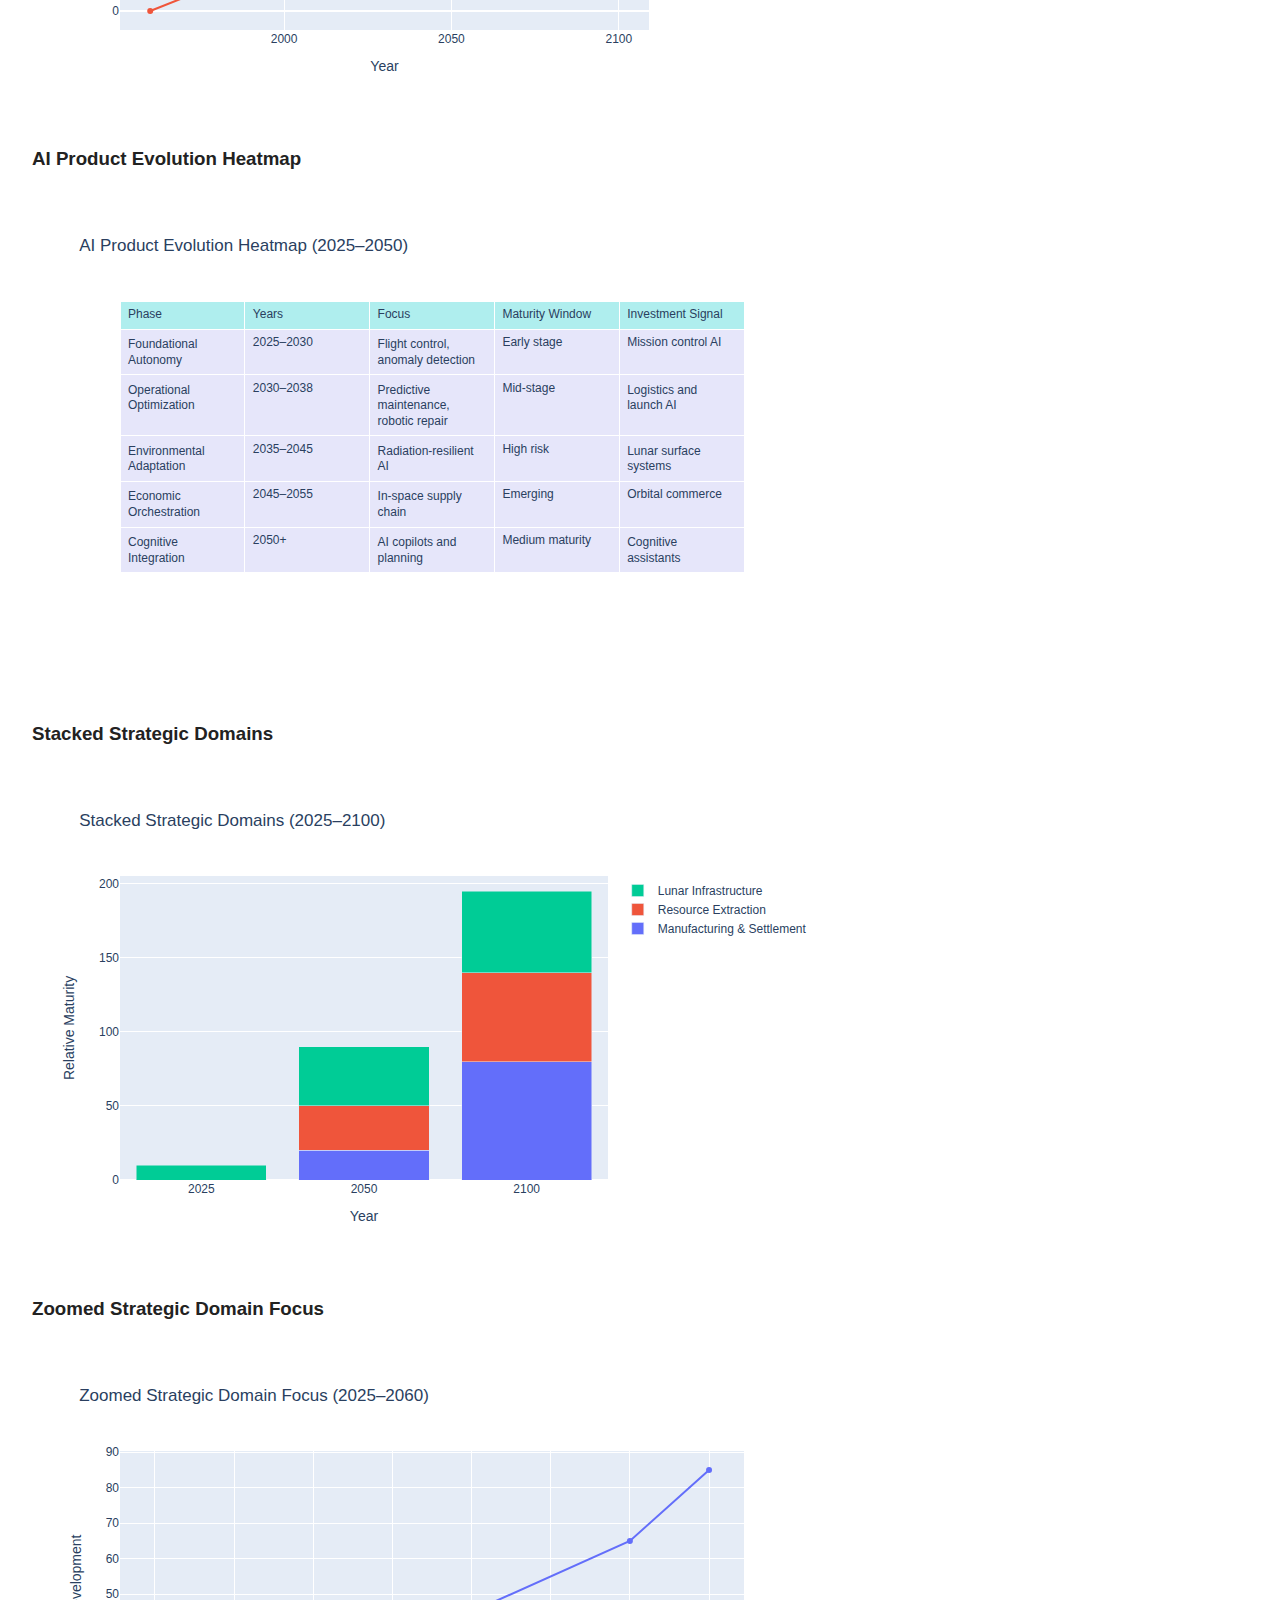
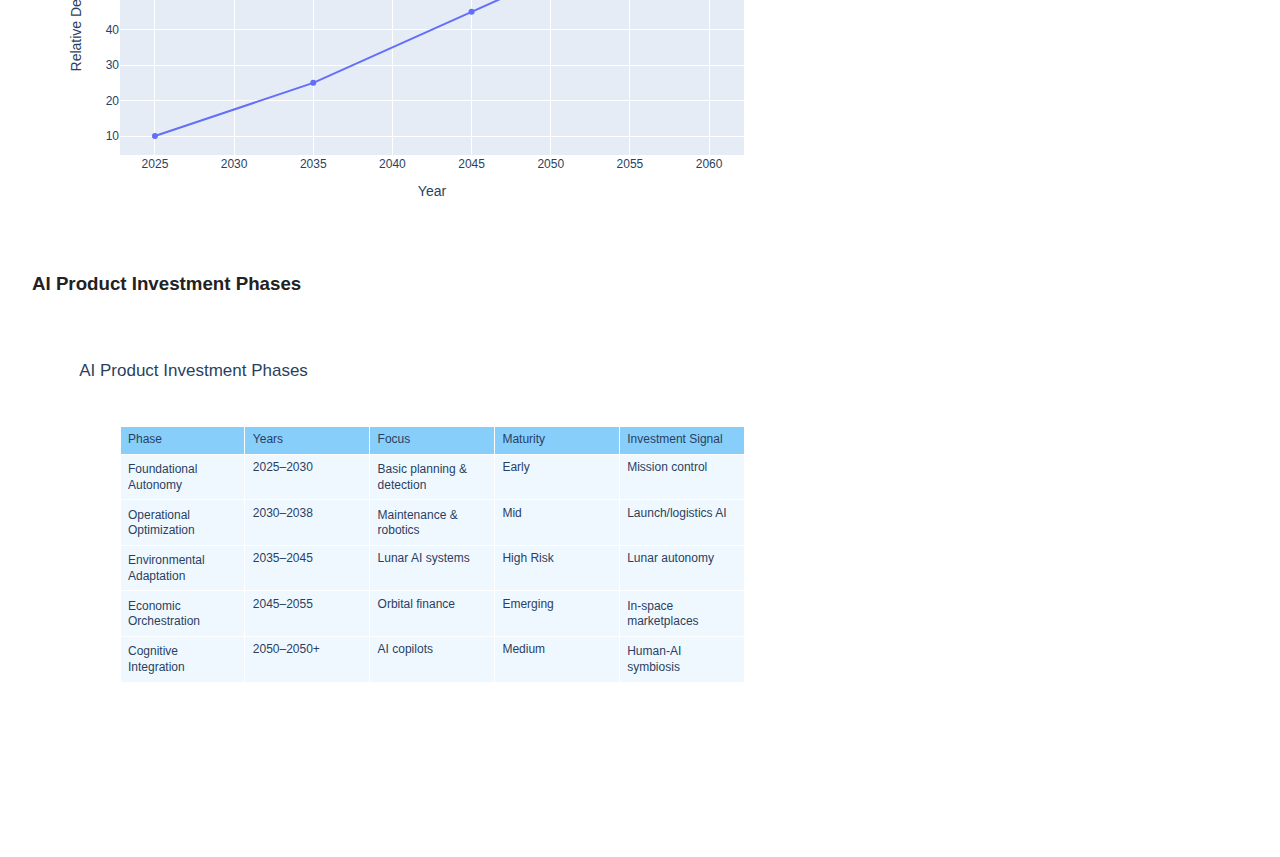
==== commit 302f1360: "Add files via upload" ====
--- a/index.html
+++ b/index.html
@@ -2,6 +2,46 @@
 <!DOCTYPE html>
 <html lang="en">
 <head>
+    <style>
+        html {
+            scroll-behavior: smooth;
+        }
+        .sticky-nav {
+            position: sticky;
+            top: 0;
+            background: #f9f9f9;
+            padding: 10px;
+            z-index: 1000;
+            border-bottom: 1px solid #ccc;
+        }
+        .back-to-top {
+            position: fixed;
+            bottom: 20px;
+            right: 20px;
+            background: #005EA2;
+            color: white;
+            padding: 10px 14px;
+            border: none;
+            border-radius: 4px;
+            font-size: 14px;
+            cursor: pointer;
+            display: none;
+        }
+    </style>
+    <script>
+        window.onscroll = function() {
+            const btn = document.getElementById("backToTop");
+            if (document.documentElement.scrollTop > 200) {
+                btn.style.display = "block";
+            } else {
+                btn.style.display = "none";
+            }
+        };
+        function scrollToTop() {
+            document.documentElement.scrollTo({ top: 0, behavior: "smooth" });
+        }
+    </script>
+
     <meta charset="UTF-8" />
     <meta name="viewport" content="width=device-width, initial-scale=1.0" />
     <title>The Emerging Space Economy</title>
@@ -20,7 +60,7 @@
 <body>
     <h1>The Emerging Space Economy</h1>
     <p><em>AI, Commercialization, and Strategic Horizons</em></p>
-    <nav>
+    <nav class="sticky-nav">
         <a href="#section1">Executive Summary</a>
         <a href="#section2">Narrative & Insights</a>
         <a href="#section3">AI Products</a>
@@ -116,15 +156,16 @@
 <p>3. Shape Governance: Influence space law and standards to ensure fair and scalable development.</p>
 <p>4. Integrate Space into Strategic Planning: Treat space infrastructure as the next macroeconomic pillar alongside energy and internet.</p></section>
 <hr><h2>Interactive Charts</h2>
-<h3>Trajectory of Space Activity</h3>
+<h3 id="chart-trajectory-of-space-activity">Trajectory of Space Activity</h3>
 <iframe src="chart_trajectory.html" width="100%" height="500" frameborder="0"></iframe>
-<h3>AI Product Evolution Heatmap</h3>
+<h3 id="chart-ai-product-evolution-heatmap">AI Product Evolution Heatmap</h3>
 <iframe src="chart_ai_evolution.html" width="100%" height="500" frameborder="0"></iframe>
-<h3>Stacked Strategic Domains</h3>
+<h3 id="chart-stacked-strategic-domains">Stacked Strategic Domains</h3>
 <iframe src="chart_stacked_domains.html" width="100%" height="500" frameborder="0"></iframe>
-<h3>Zoomed Strategic Domain Focus</h3>
+<h3 id="chart-zoomed-strategic-domain-focus">Zoomed Strategic Domain Focus</h3>
 <iframe src="chart_zoomed_focus.html" width="100%" height="500" frameborder="0"></iframe>
-<h3>AI Product Investment Phases</h3>
+<h3 id="chart-ai-product-investment-phases">AI Product Investment Phases</h3>
 <iframe src="chart_ai_phases.html" width="100%" height="500" frameborder="0"></iframe>
+<button id="backToTop" class="back-to-top" onclick="scrollToTop()">Top</button>
 </body>
 </html>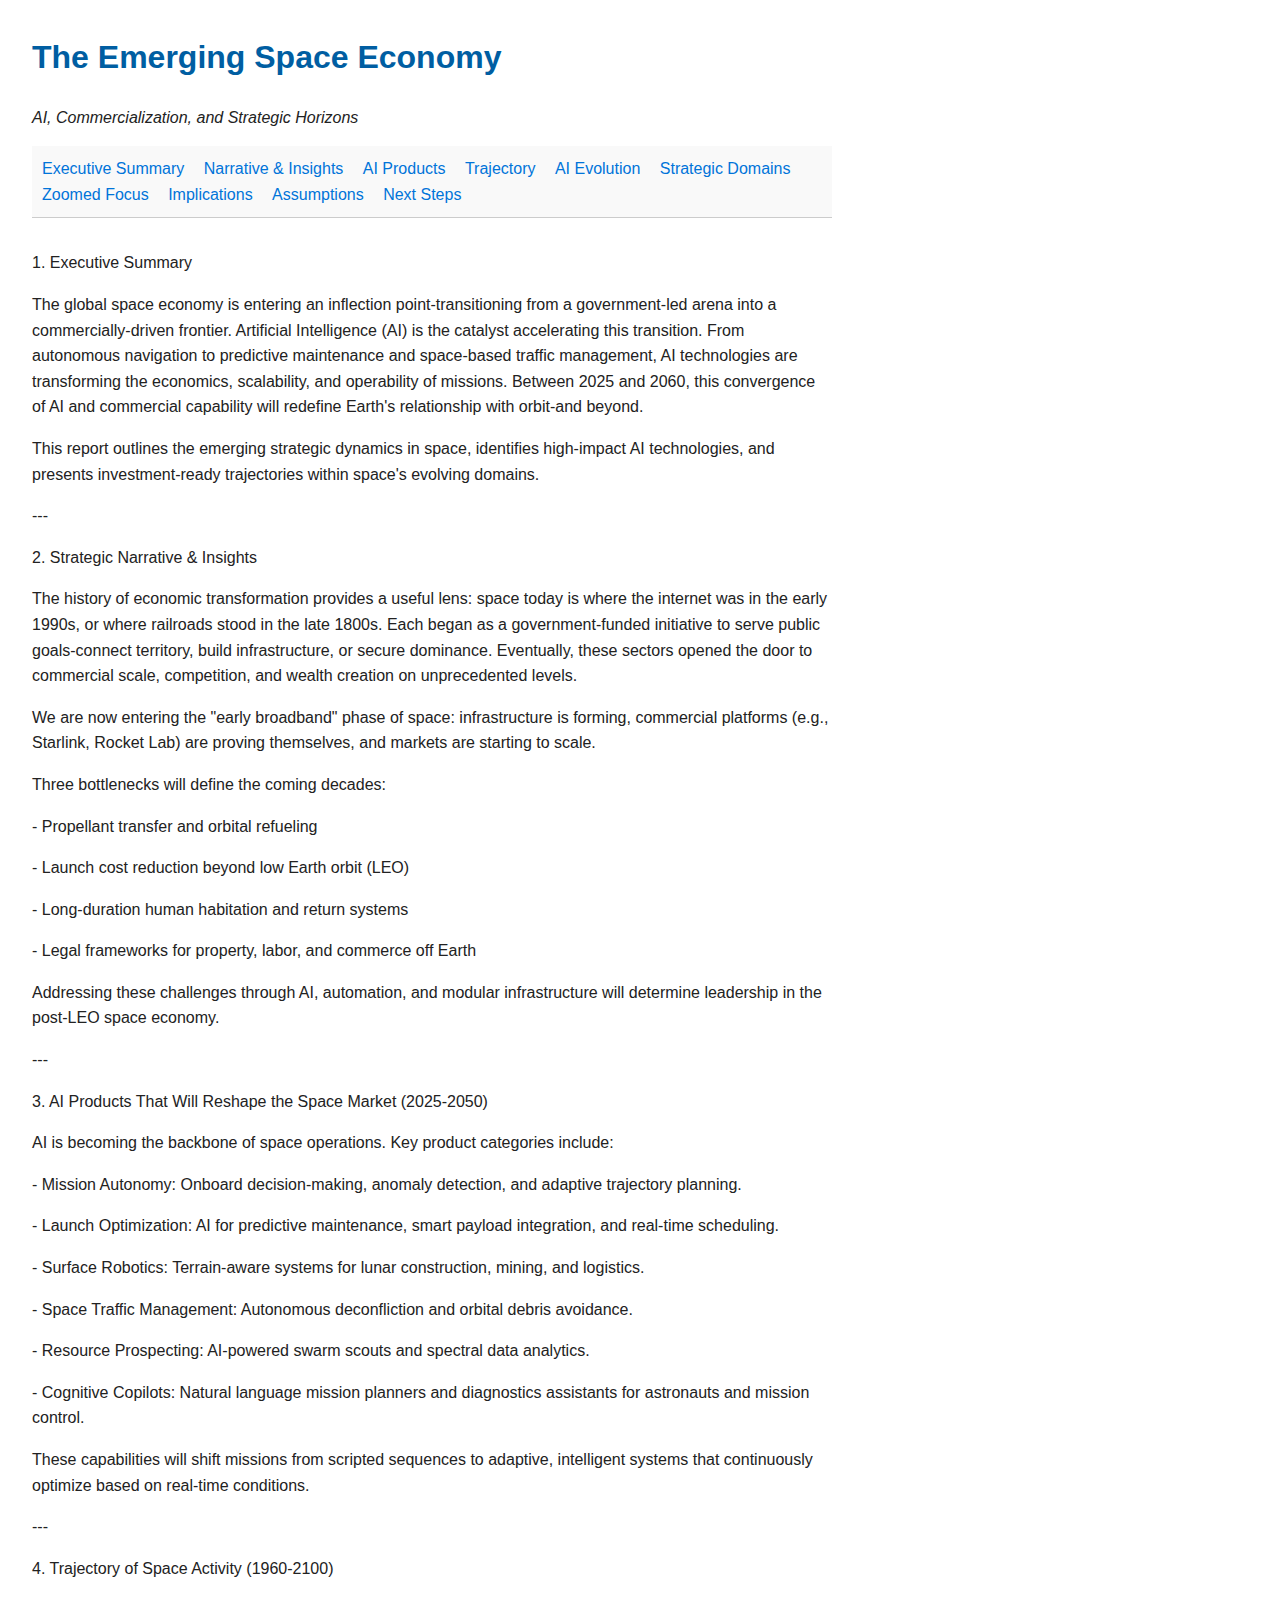
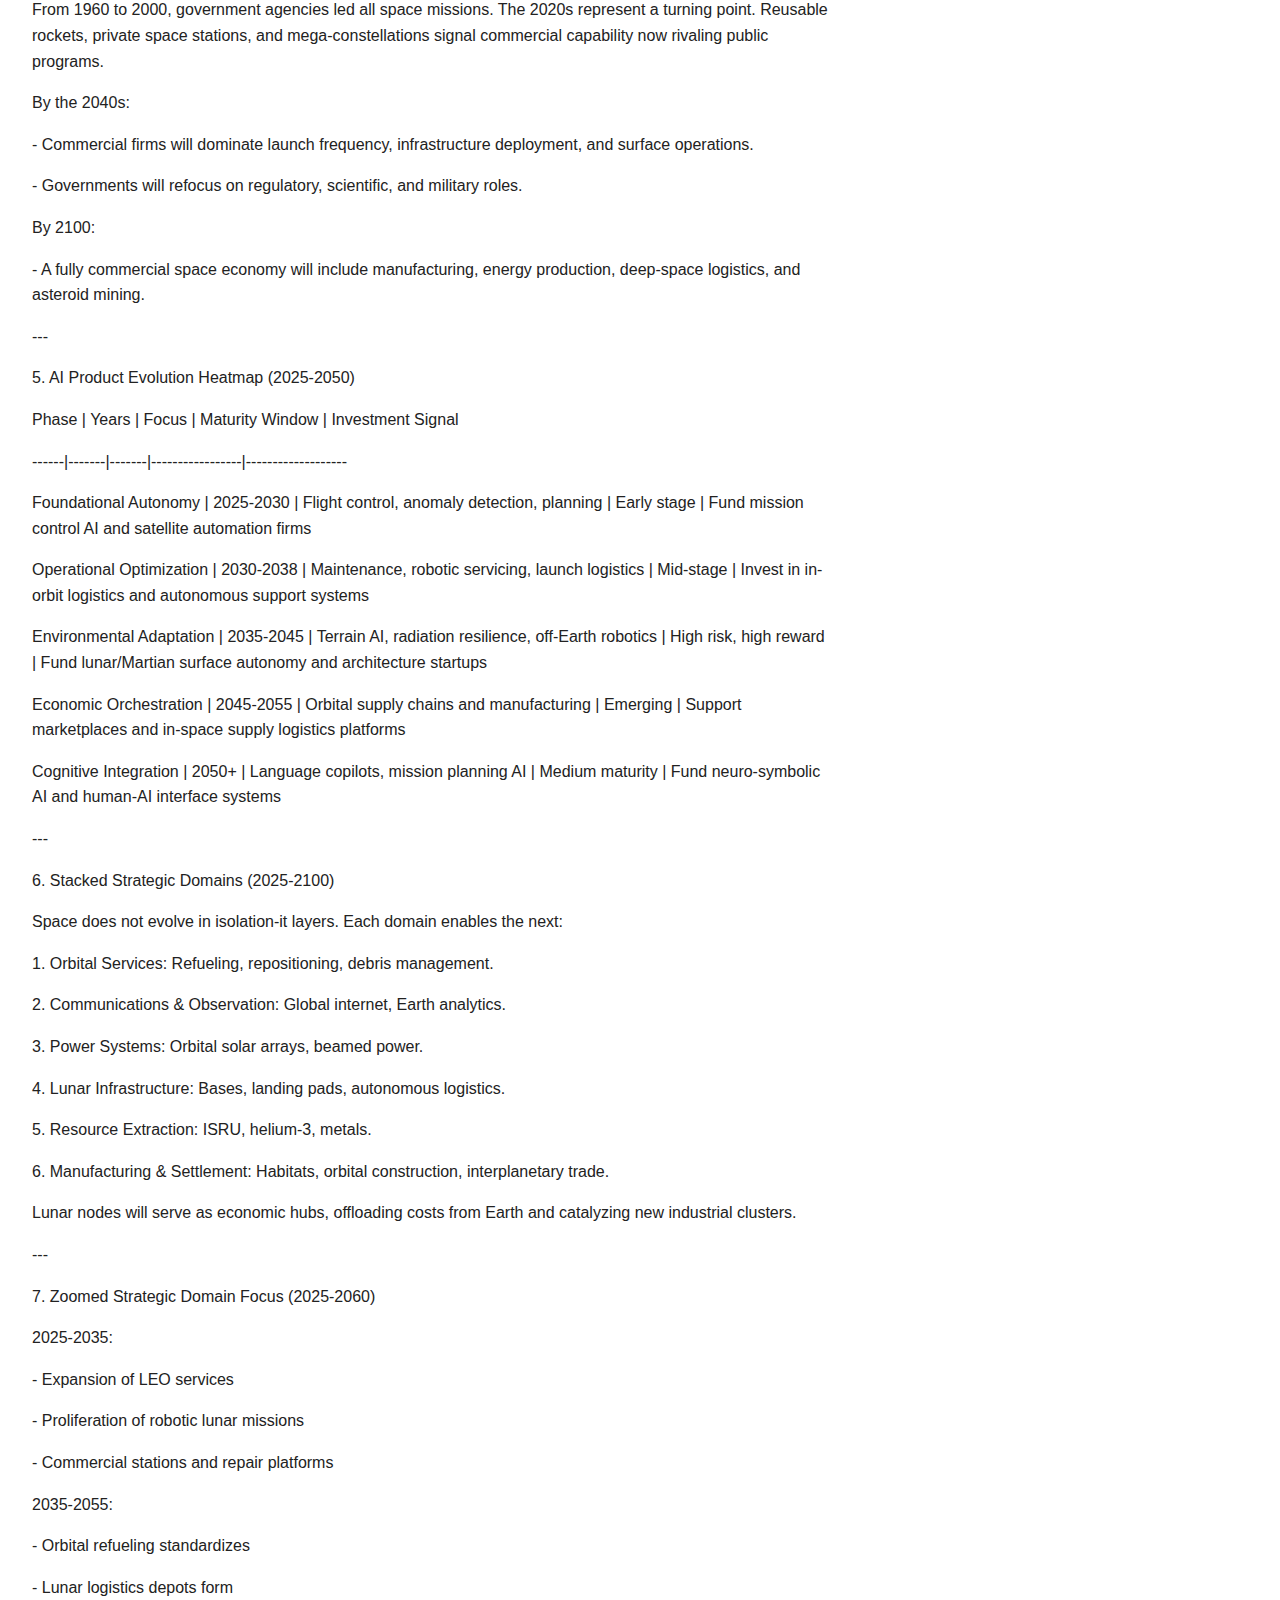
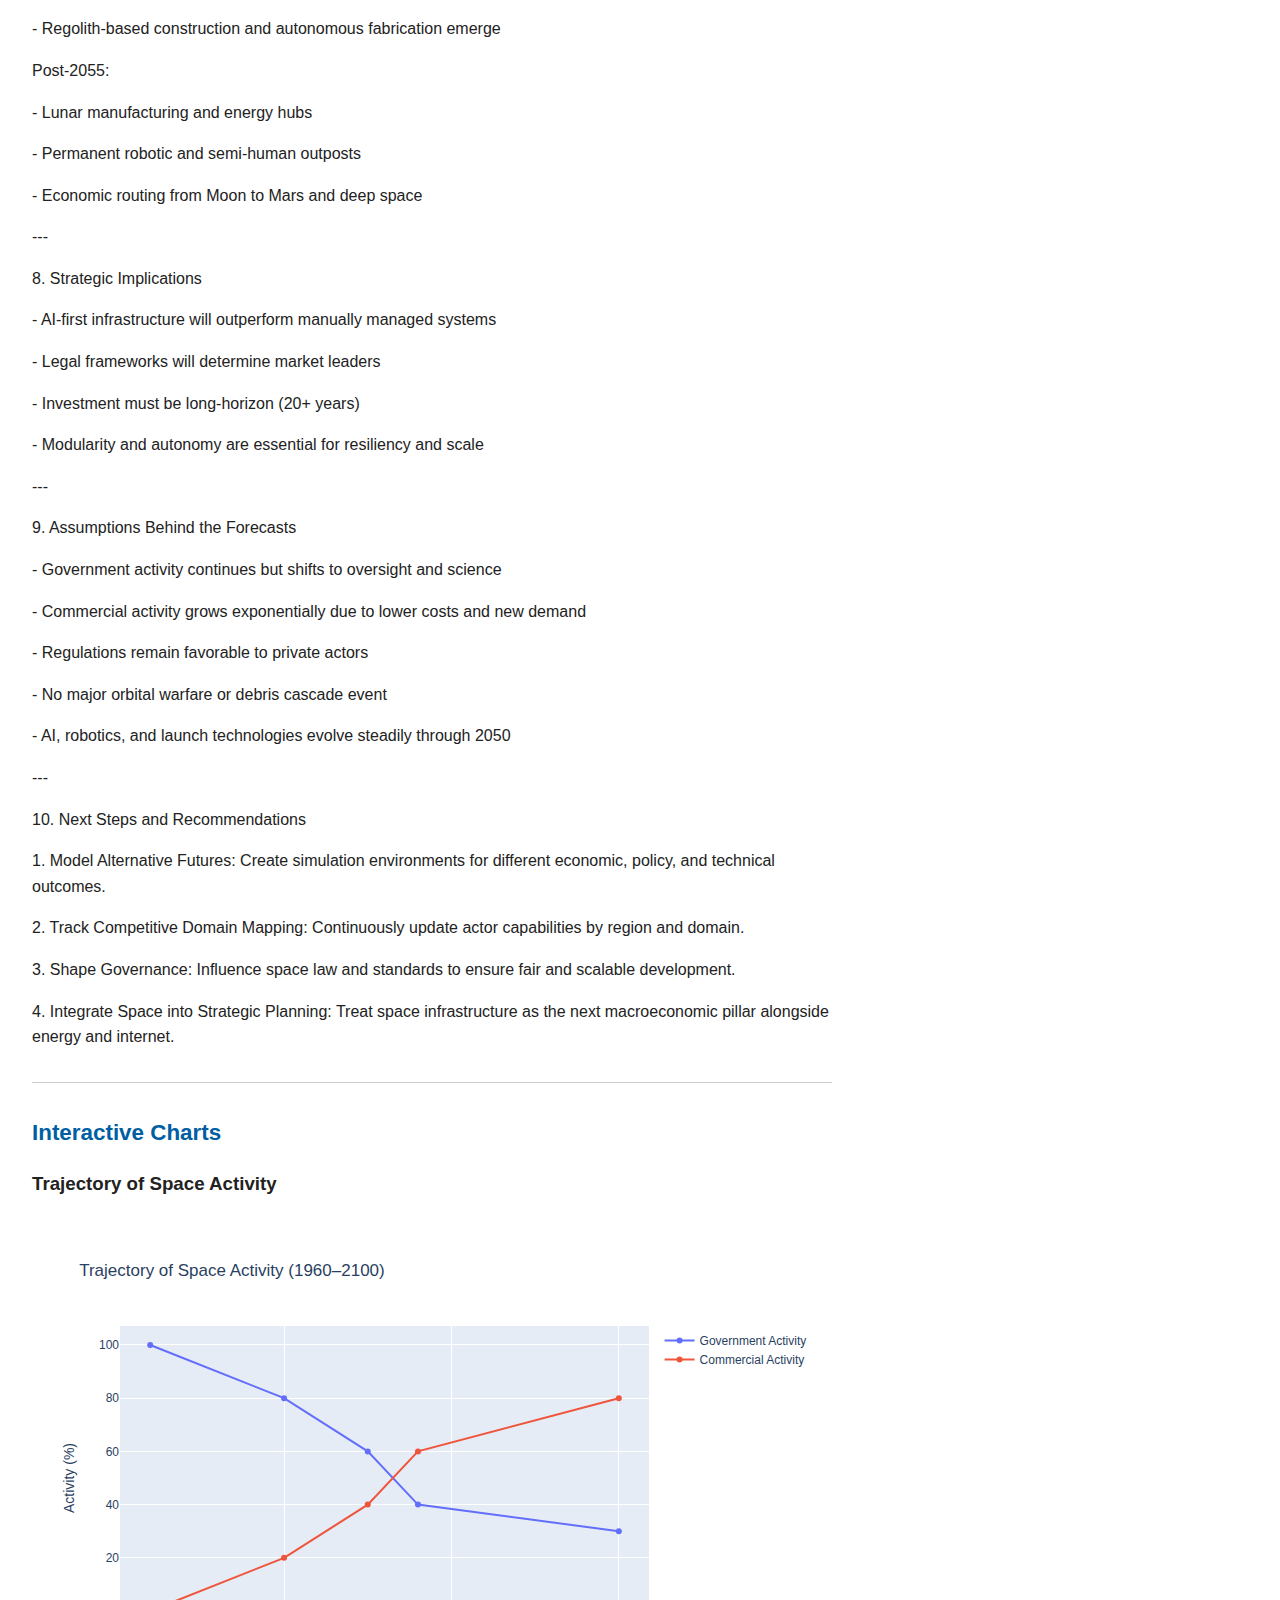
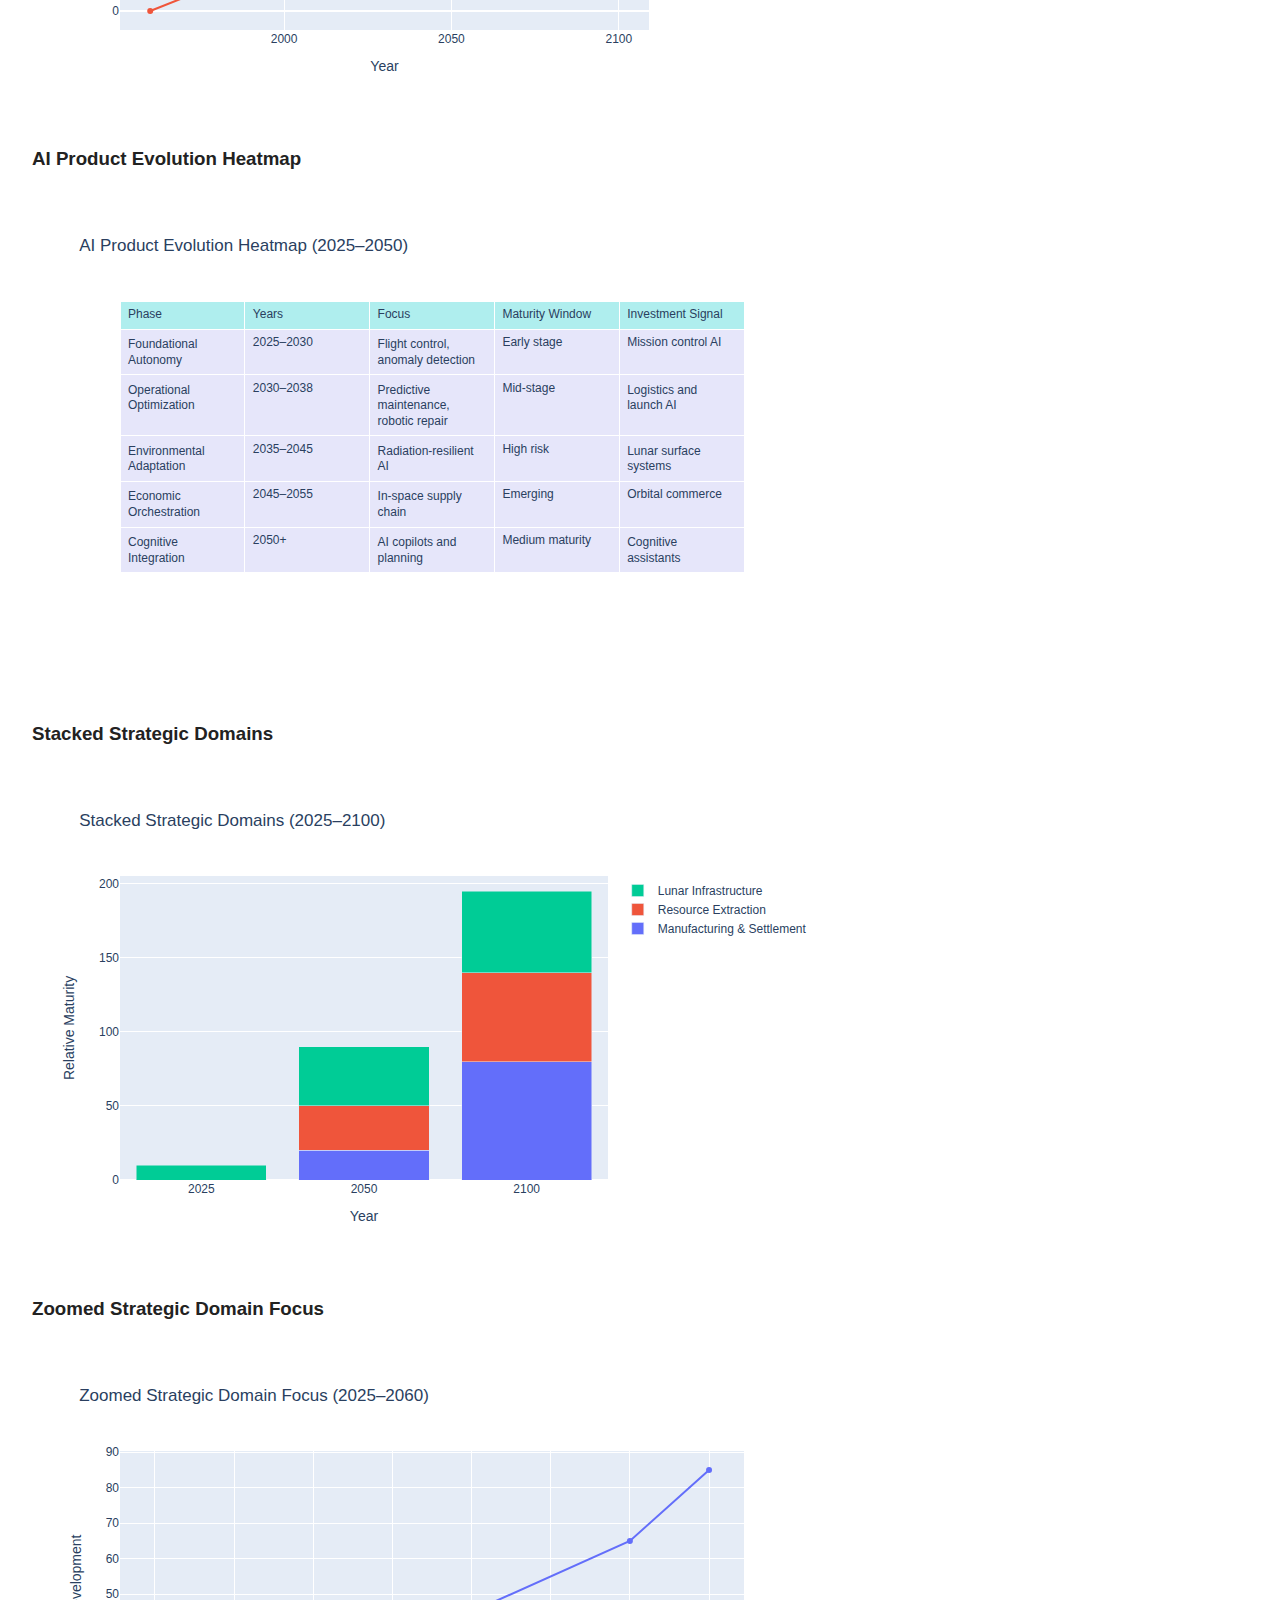
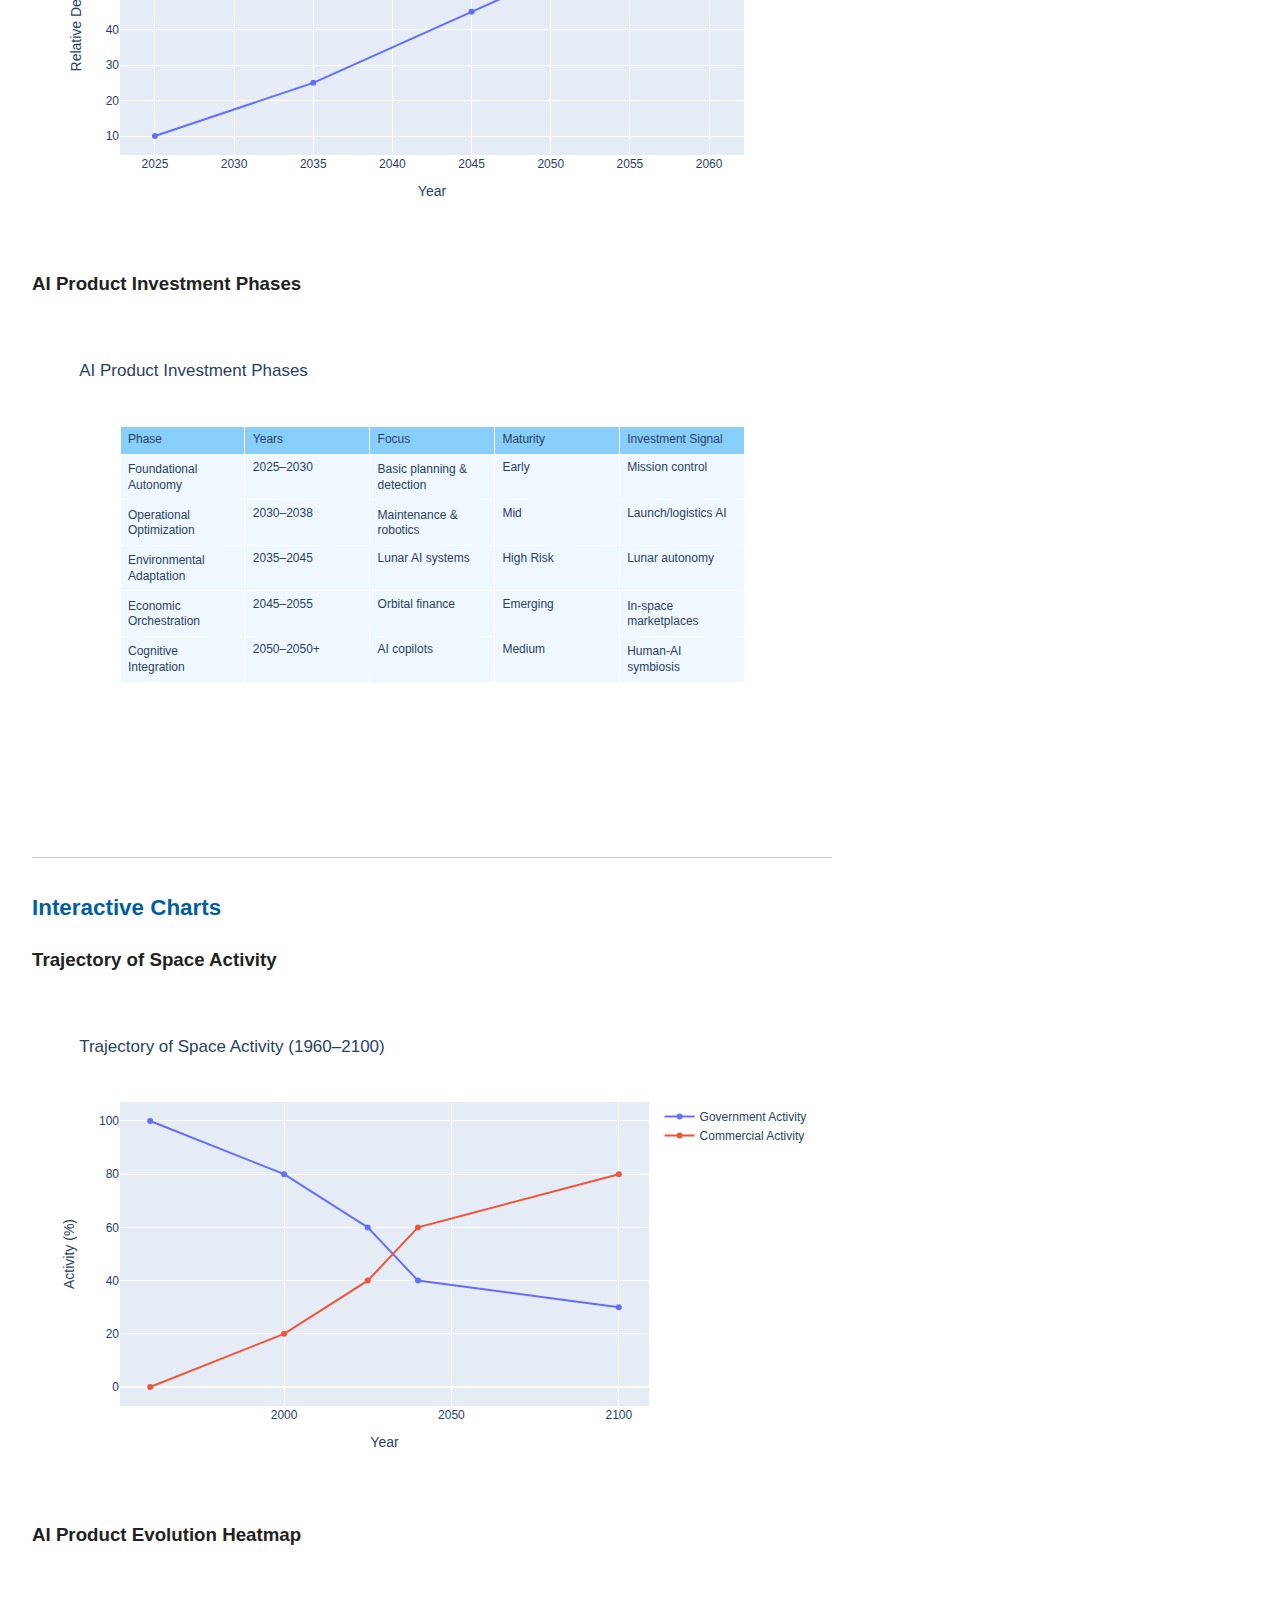
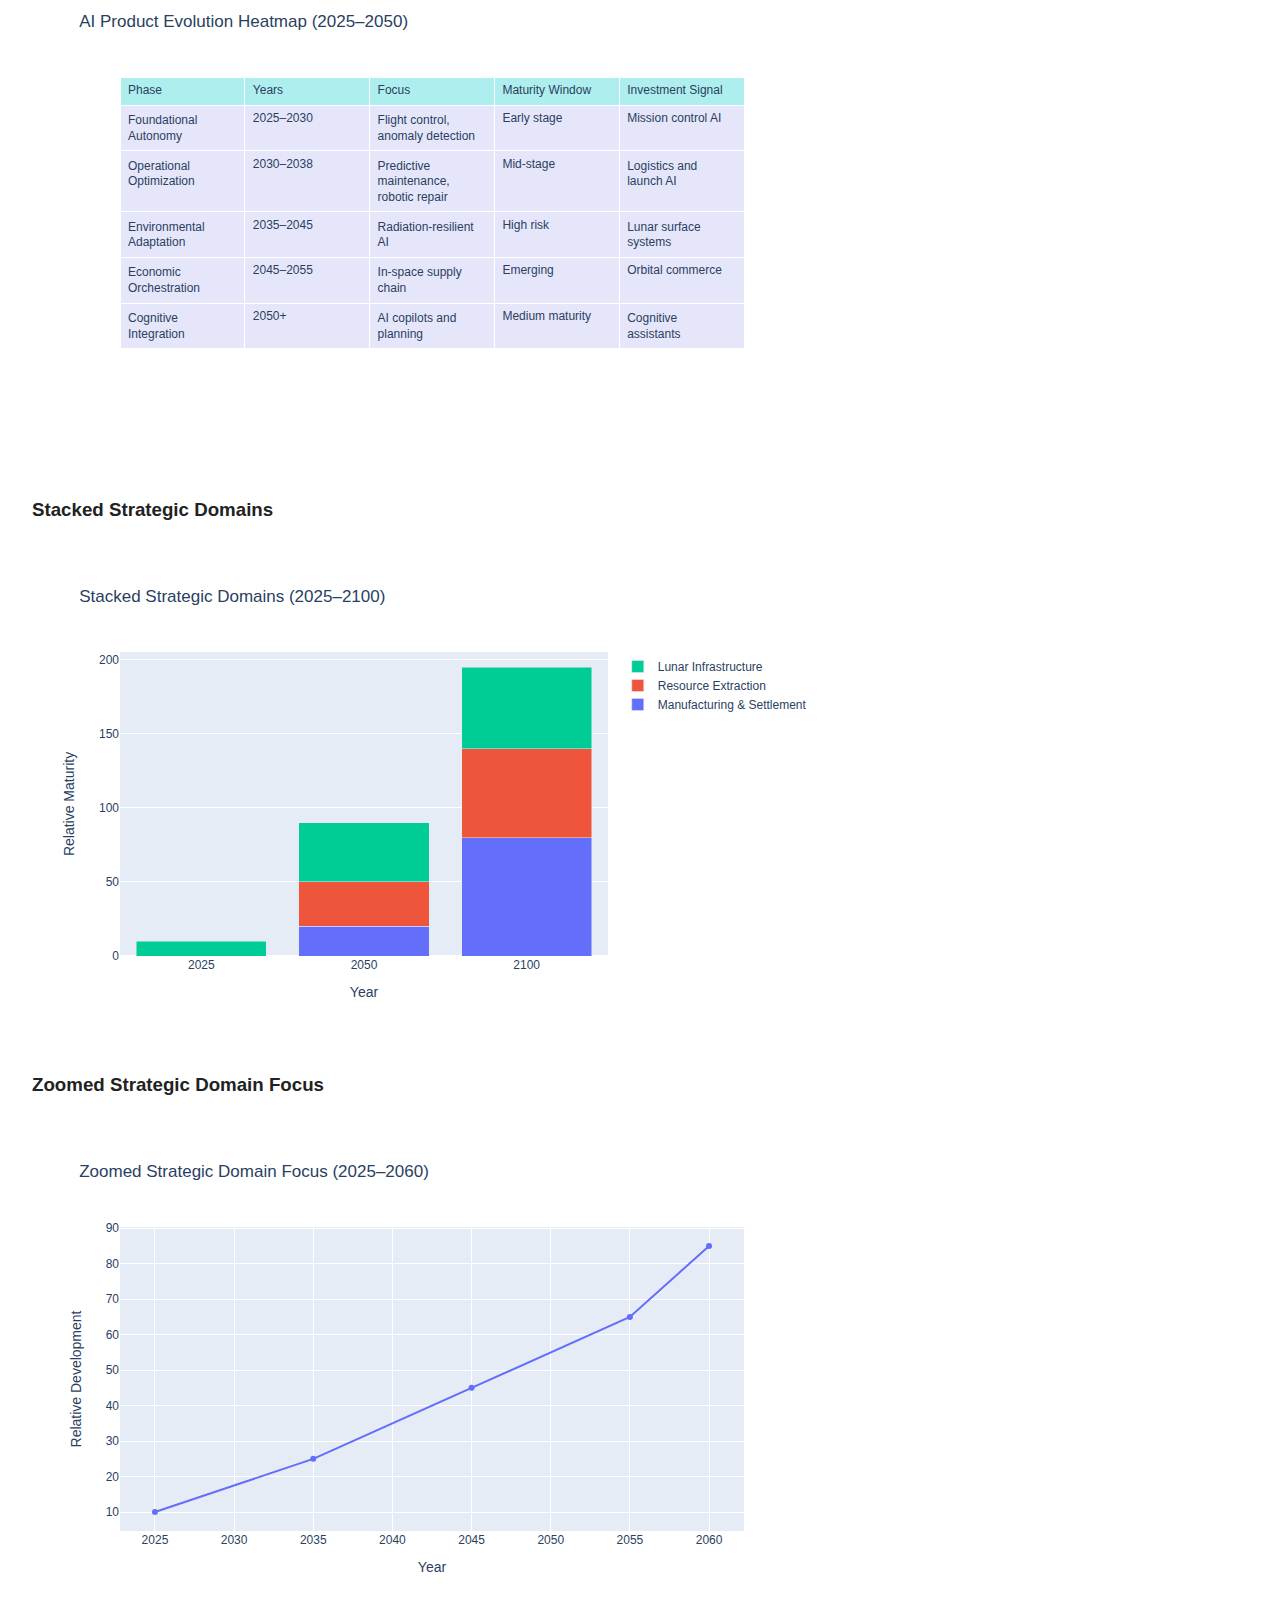
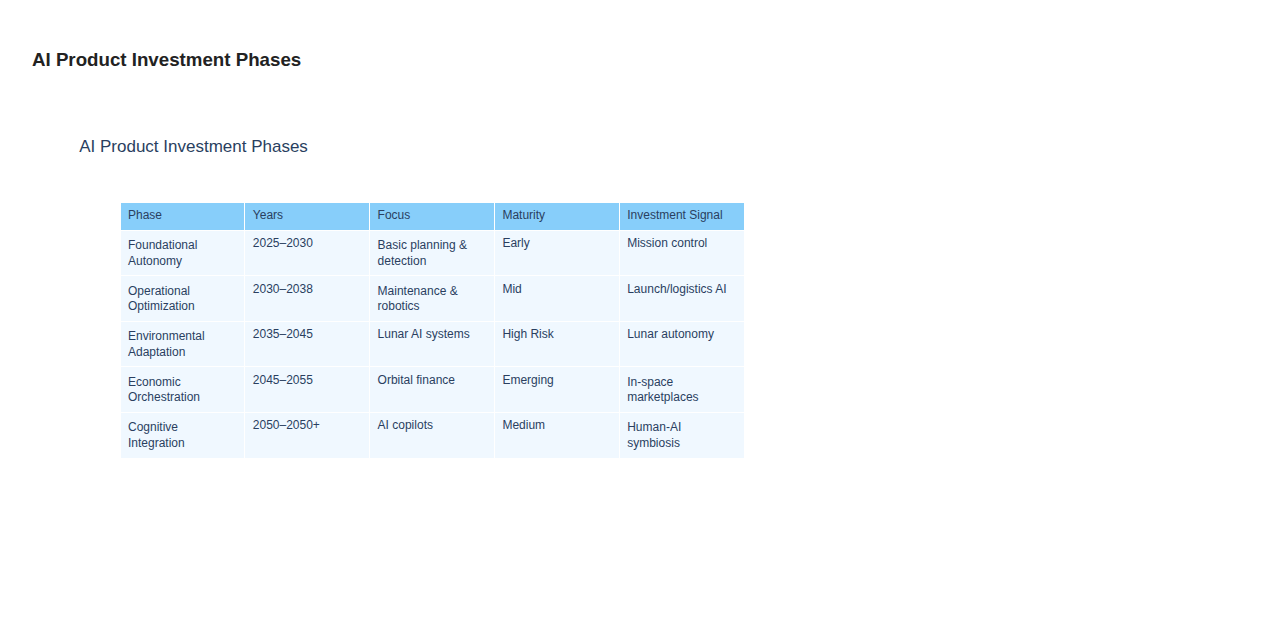
==== commit 667e2d72: "Add files via upload" ====
--- a/index.html
+++ b/index.html
@@ -167,5 +167,16 @@
 <h3 id="chart-ai-product-investment-phases">AI Product Investment Phases</h3>
 <iframe src="chart_ai_phases.html" width="100%" height="500" frameborder="0"></iframe>
 <button id="backToTop" class="back-to-top" onclick="scrollToTop()">Top</button>
+<hr><h2>Interactive Charts</h2>
+<h3 id="chart-trajectory-of-space-activity">Trajectory of Space Activity</h3>
+<iframe src="chart_trajectory.html" width="100%" height="500" frameborder="0"></iframe>
+<h3 id="chart-ai-product-evolution-heatmap">AI Product Evolution Heatmap</h3>
+<iframe src="chart_ai_evolution.html" width="100%" height="500" frameborder="0"></iframe>
+<h3 id="chart-stacked-strategic-domains">Stacked Strategic Domains</h3>
+<iframe src="chart_stacked_domains.html" width="100%" height="500" frameborder="0"></iframe>
+<h3 id="chart-zoomed-strategic-domain-focus">Zoomed Strategic Domain Focus</h3>
+<iframe src="chart_zoomed_focus.html" width="100%" height="500" frameborder="0"></iframe>
+<h3 id="chart-ai-product-investment-phases">AI Product Investment Phases</h3>
+<iframe src="chart_ai_phases.html" width="100%" height="500" frameborder="0"></iframe><button id="backToTop" class="back-to-top" onclick="scrollToTop()">Top</button>
 </body>
 </html>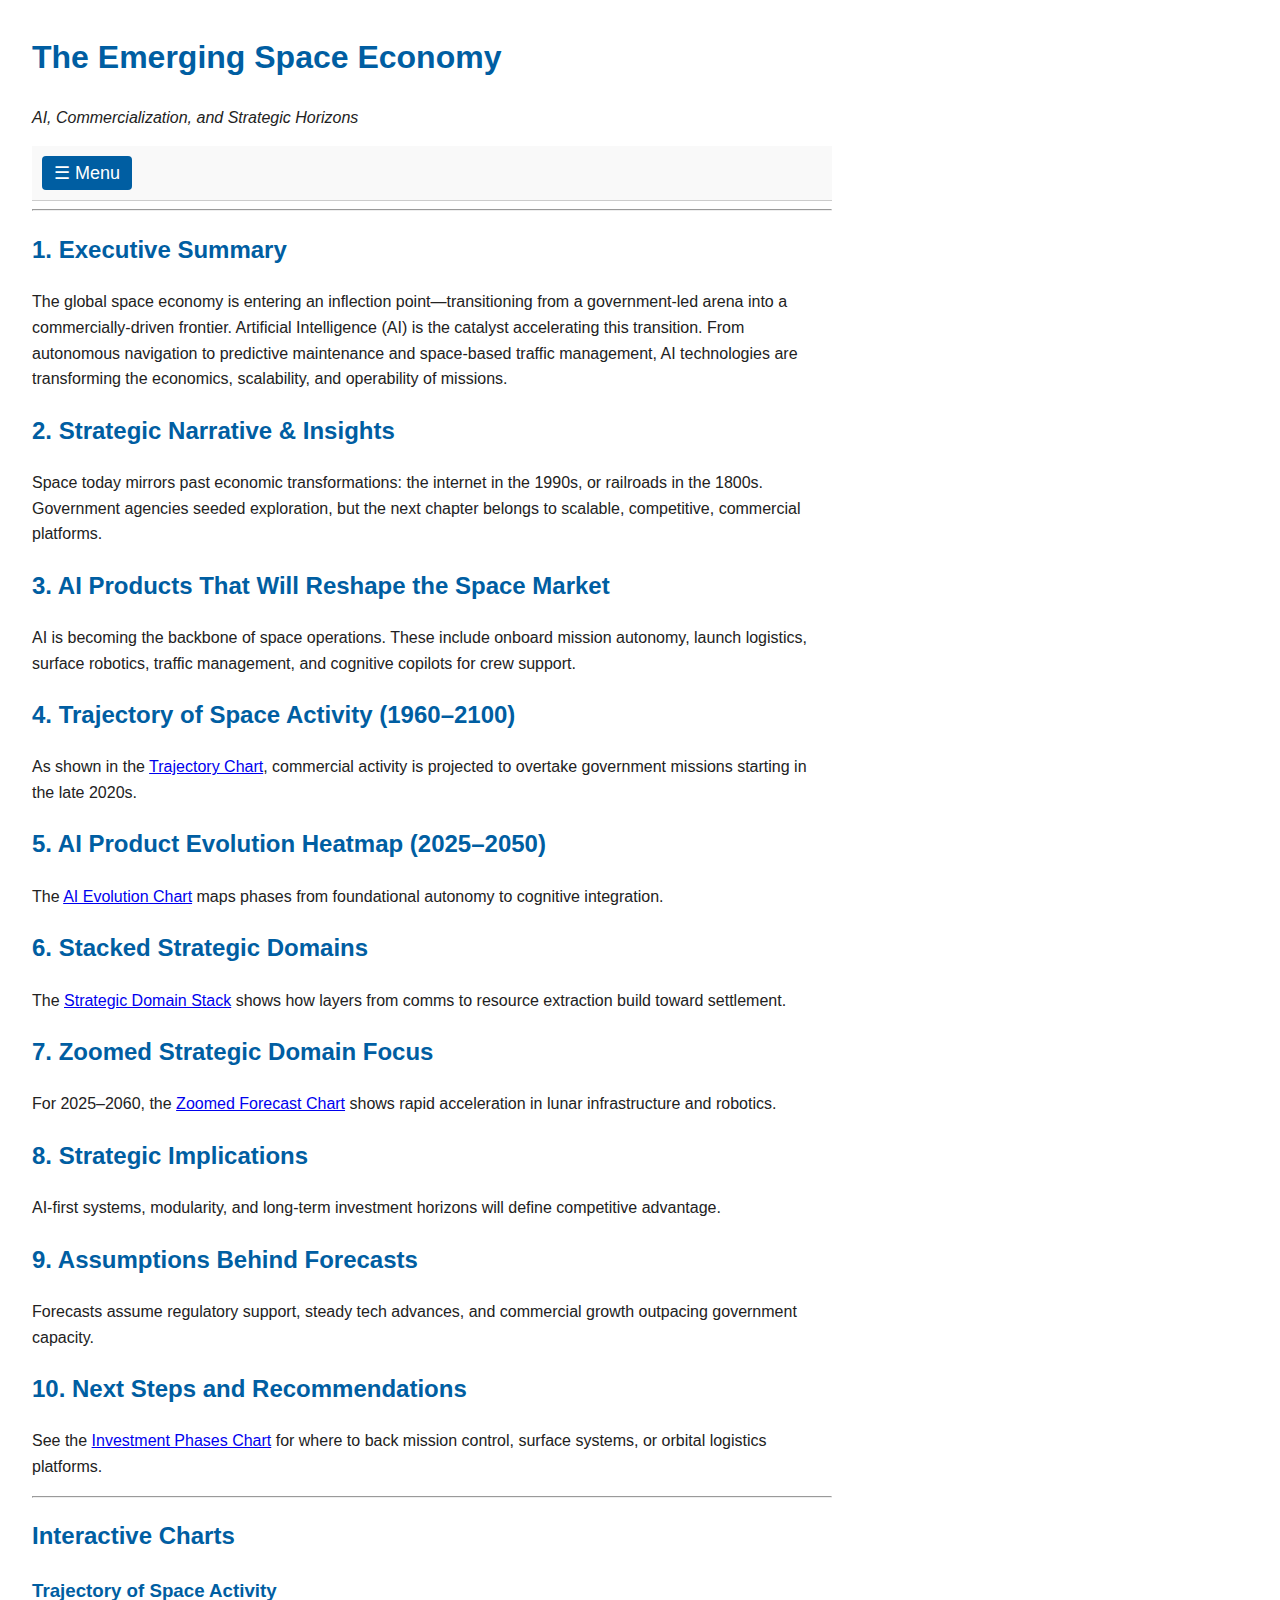
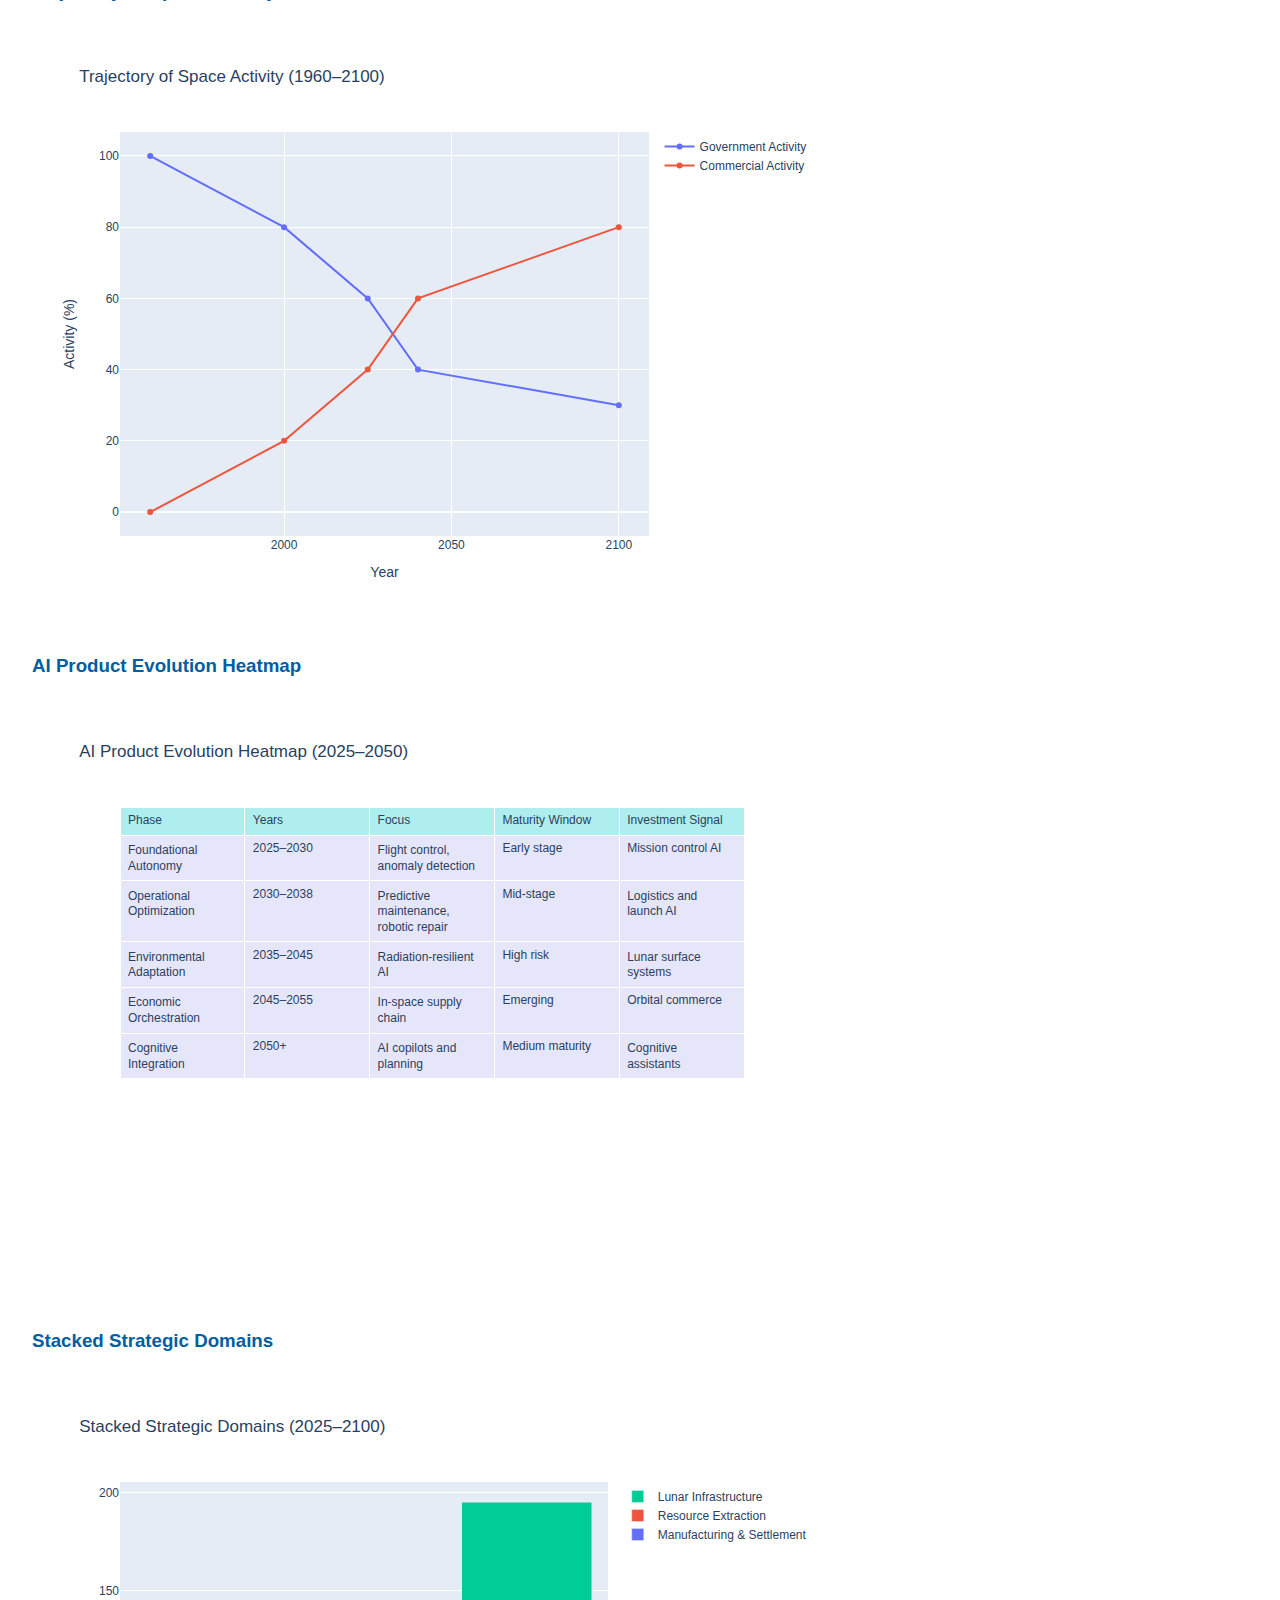
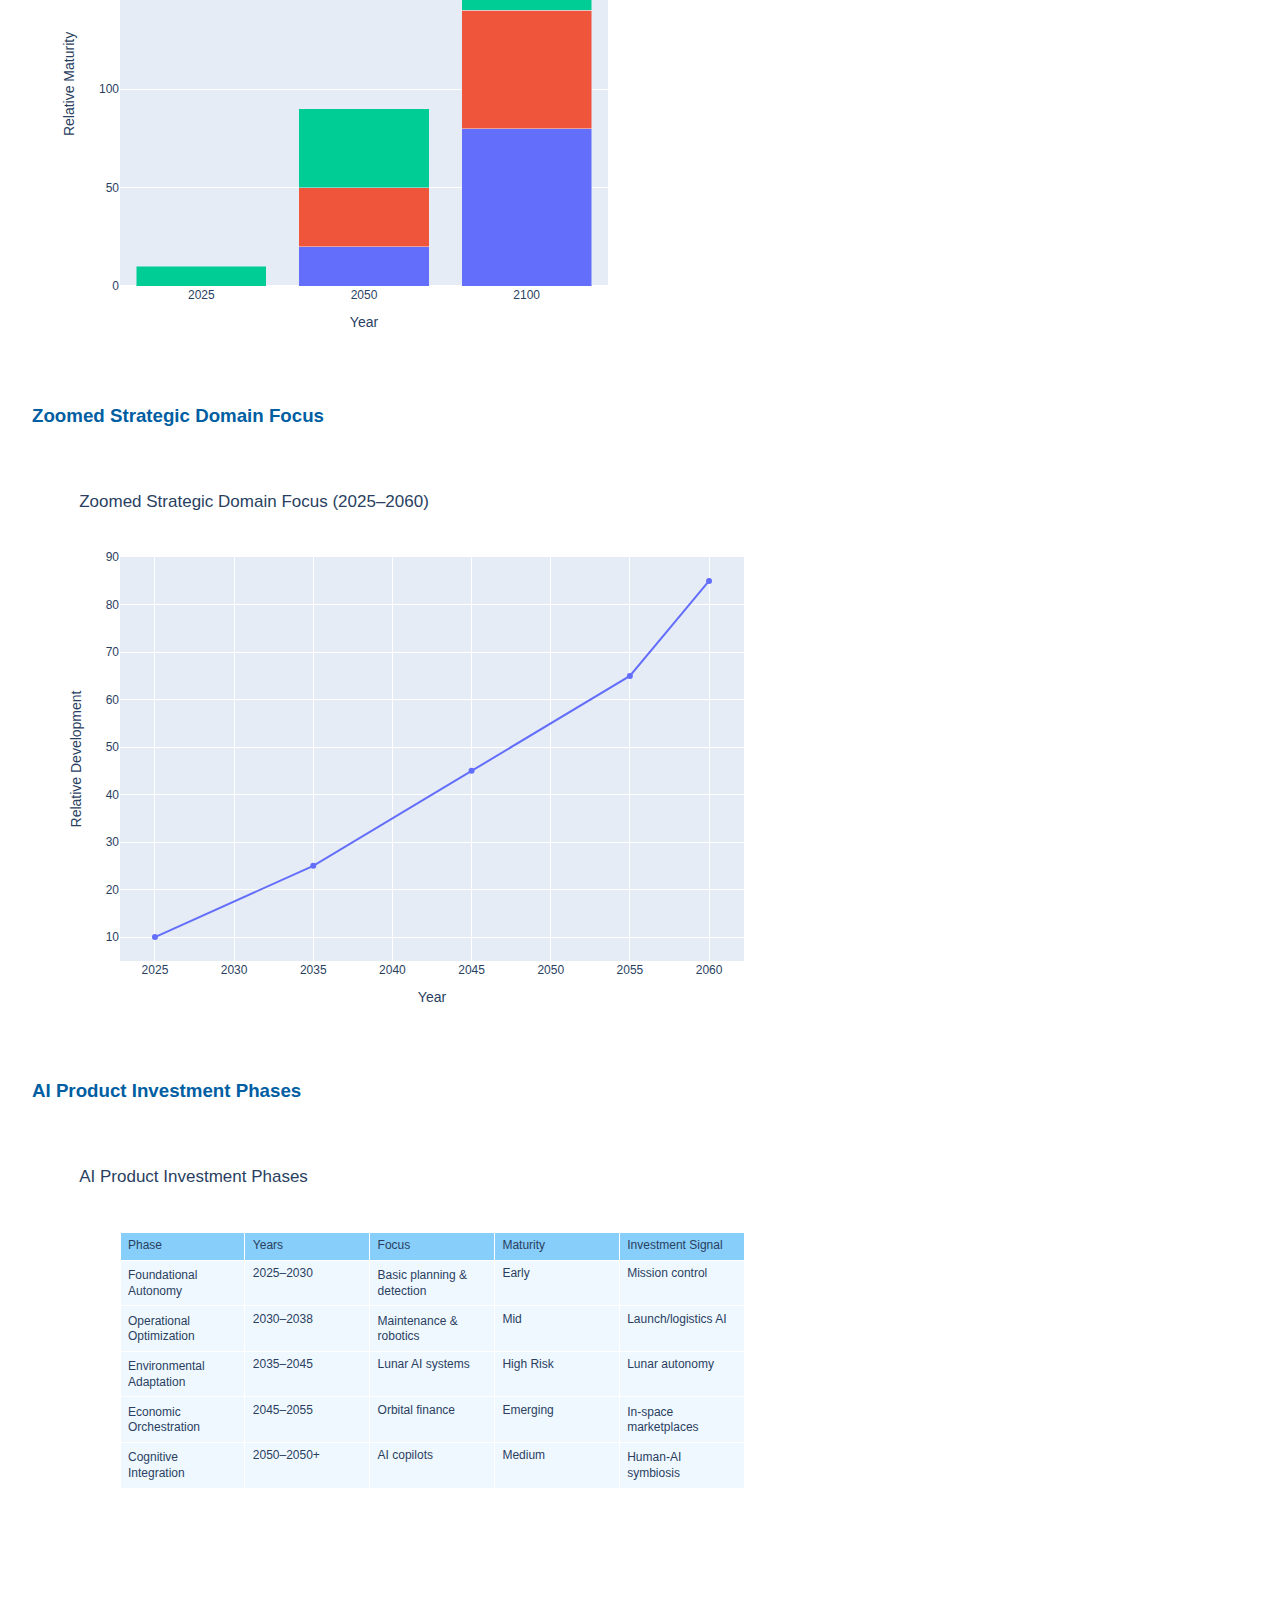
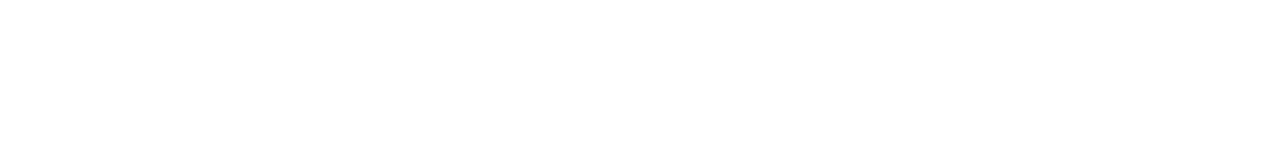
==== commit 1592a62f: "Add files via upload" ====
--- a/index.html
+++ b/index.html
@@ -2,181 +2,125 @@
 <!DOCTYPE html>
 <html lang="en">
 <head>
-    <style>
-        html {
-            scroll-behavior: smooth;
-        }
-        .sticky-nav {
-            position: sticky;
-            top: 0;
-            background: #f9f9f9;
-            padding: 10px;
-            z-index: 1000;
-            border-bottom: 1px solid #ccc;
-        }
-        .back-to-top {
-            position: fixed;
-            bottom: 20px;
-            right: 20px;
-            background: #005EA2;
-            color: white;
-            padding: 10px 14px;
-            border: none;
-            border-radius: 4px;
-            font-size: 14px;
-            cursor: pointer;
-            display: none;
-        }
-    </style>
-    <script>
-        window.onscroll = function() {
-            const btn = document.getElementById("backToTop");
-            if (document.documentElement.scrollTop > 200) {
-                btn.style.display = "block";
-            } else {
-                btn.style.display = "none";
-            }
-        };
-        function scrollToTop() {
-            document.documentElement.scrollTo({ top: 0, behavior: "smooth" });
-        }
-    </script>
-
     <meta charset="UTF-8" />
     <meta name="viewport" content="width=device-width, initial-scale=1.0" />
     <title>The Emerging Space Economy</title>
-    <style>
-        body { font-family: Arial, sans-serif; line-height: 1.6; margin: 2rem; max-width: 800px; color: #222; }
-        h1, h2 { color: #005EA2; }
-        h1 { font-size: 2em; }
-        h2 { font-size: 1.4em; margin-top: 2rem; }
-        hr { border: none; border-top: 1px solid #ccc; margin: 2rem 0; }
-        nav { margin-bottom: 2rem; }
-        nav a { display: inline-block; margin-right: 15px; color: #0074D9; text-decoration: none; }
-        nav a:hover { text-decoration: underline; }
-        section { margin-bottom: 3rem; }
-    </style>
+    
+<style>
+    html { scroll-behavior: smooth; }
+    body { font-family: Arial, sans-serif; line-height: 1.6; margin: 2rem; max-width: 800px; color: #222; }
+    h1, h2, h3 { color: #005EA2; }
+    .nav-container { position: sticky; top: 0; background: #f9f9f9; padding: 10px; z-index: 1000; border-bottom: 1px solid #ccc; }
+    .nav-container button { font-size: 18px; padding: 6px 12px; background: #005EA2; color: white; border: none; border-radius: 4px; }
+    .nav-links { display: none; flex-direction: column; margin-top: 10px; }
+    .nav-links a { margin: 5px 0; color: #0074D9; text-decoration: none; }
+    .nav-links a:hover { text-decoration: underline; }
+    .show-nav { display: flex !important; }
+    .chart-section { transition: background-color 0.3s ease; }
+    .chart-highlight { background-color: #e6f7ff !important; }
+    iframe.plotly-frame { width: 100%; min-height: 600px; border: none; }
+    @media (max-width: 600px) {
+        iframe.plotly-frame { min-height: 500px; }
+    }
+    .back-to-top { position: fixed; bottom: 20px; right: 20px; background: #005EA2; color: white; padding: 10px 14px; border: none; border-radius: 4px; font-size: 14px; cursor: pointer; display: none; }
+</style>
+<script>
+    function toggleNav() {
+        const navLinks = document.getElementById("navLinks");
+        navLinks.classList.toggle("show-nav");
+    }
+
+    window.onscroll = function() {
+        const btn = document.getElementById("backToTop");
+        if (document.documentElement.scrollTop > 200) {
+            btn.style.display = "block";
+        } else {
+            btn.style.display = "none";
+        }
+    };
+    function scrollToTop() {
+        document.documentElement.scrollTo({ top: 0, behavior: "smooth" });
+    }
+
+    const observer = new IntersectionObserver(entries => {
+        entries.forEach(entry => {
+            const id = entry.target.getAttribute("id");
+            if (entry.isIntersecting) {
+                entry.target.classList.add("chart-highlight");
+            } else {
+                entry.target.classList.remove("chart-highlight");
+            }
+        });
+    }, { threshold: 0.6 });
+
+    document.addEventListener("DOMContentLoaded", () => {
+        document.querySelectorAll("h3[id^='chart-']").forEach((section) => {
+            section.classList.add("chart-section");
+            observer.observe(section);
+        });
+    });
+</script>
+
 </head>
 <body>
     <h1>The Emerging Space Economy</h1>
     <p><em>AI, Commercialization, and Strategic Horizons</em></p>
-    <nav class="sticky-nav">
-        <a href="#section1">Executive Summary</a>
-        <a href="#section2">Narrative & Insights</a>
-        <a href="#section3">AI Products</a>
-        <a href="#section4">Trajectory</a>
-        <a href="#section5">AI Evolution</a>
-        <a href="#section6">Strategic Domains</a>
-        <a href="#section7">Zoomed Focus</a>
-        <a href="#section8">Implications</a>
-        <a href="#section9">Assumptions</a>
-        <a href="#section10">Next Steps</a>
-    </nav>
-<p>1. Executive Summary</p>
-<p>The global space economy is entering an inflection point-transitioning from a government-led arena into a commercially-driven frontier. Artificial Intelligence (AI) is the catalyst accelerating this transition. From autonomous navigation to predictive maintenance and space-based traffic management, AI technologies are transforming the economics, scalability, and operability of missions. Between 2025 and 2060, this convergence of AI and commercial capability will redefine Earth's relationship with orbit-and beyond.</p>
-<p>This report outlines the emerging strategic dynamics in space, identifies high-impact AI technologies, and presents investment-ready trajectories within space's evolving domains.</p>
-<p>---</p>
-<p>2. Strategic Narrative & Insights</p>
-<p>The history of economic transformation provides a useful lens: space today is where the internet was in the early 1990s, or where railroads stood in the late 1800s. Each began as a government-funded initiative to serve public goals-connect territory, build infrastructure, or secure dominance. Eventually, these sectors opened the door to commercial scale, competition, and wealth creation on unprecedented levels.</p>
-<p>We are now entering the "early broadband" phase of space: infrastructure is forming, commercial platforms (e.g., Starlink, Rocket Lab) are proving themselves, and markets are starting to scale.</p>
-<p>Three bottlenecks will define the coming decades:</p>
-<p>- Propellant transfer and orbital refueling</p>
-<p>- Launch cost reduction beyond low Earth orbit (LEO)</p>
-<p>- Long-duration human habitation and return systems</p>
-<p>- Legal frameworks for property, labor, and commerce off Earth</p>
-<p>Addressing these challenges through AI, automation, and modular infrastructure will determine leadership in the post-LEO space economy.</p>
-<p>---</p>
-<p>3. AI Products That Will Reshape the Space Market (2025-2050)</p>
-<p>AI is becoming the backbone of space operations. Key product categories include:</p>
-<p>- Mission Autonomy: Onboard decision-making, anomaly detection, and adaptive trajectory planning.</p>
-<p>- Launch Optimization: AI for predictive maintenance, smart payload integration, and real-time scheduling.</p>
-<p>- Surface Robotics: Terrain-aware systems for lunar construction, mining, and logistics.</p>
-<p>- Space Traffic Management: Autonomous deconfliction and orbital debris avoidance.</p>
-<p>- Resource Prospecting: AI-powered swarm scouts and spectral data analytics.</p>
-<p>- Cognitive Copilots: Natural language mission planners and diagnostics assistants for astronauts and mission control.</p>
-<p>These capabilities will shift missions from scripted sequences to adaptive, intelligent systems that continuously optimize based on real-time conditions.</p>
-<p>---</p>
-<p>4. Trajectory of Space Activity (1960-2100)</p>
-<p>From 1960 to 2000, government agencies led all space missions. The 2020s represent a turning point. Reusable rockets, private space stations, and mega-constellations signal commercial capability now rivaling public programs.</p>
-<p>By the 2040s:</p>
-<p>- Commercial firms will dominate launch frequency, infrastructure deployment, and surface operations.</p>
-<p>- Governments will refocus on regulatory, scientific, and military roles.</p>
-<p>By 2100:</p>
-<p>- A fully commercial space economy will include manufacturing, energy production, deep-space logistics, and asteroid mining.</p>
-<p>---</p>
-<p>5. AI Product Evolution Heatmap (2025-2050)</p>
-<p>Phase | Years | Focus | Maturity Window | Investment Signal</p>
-<p>------|-------|-------|-----------------|-------------------</p>
-<p>Foundational Autonomy | 2025-2030 | Flight control, anomaly detection, planning | Early stage | Fund mission control AI and satellite automation firms</p>
-<p>Operational Optimization | 2030-2038 | Maintenance, robotic servicing, launch logistics | Mid-stage | Invest in in-orbit logistics and autonomous support systems</p>
-<p>Environmental Adaptation | 2035-2045 | Terrain AI, radiation resilience, off-Earth robotics | High risk, high reward | Fund lunar/Martian surface autonomy and architecture startups</p>
-<p>Economic Orchestration | 2045-2055 | Orbital supply chains and manufacturing | Emerging | Support marketplaces and in-space supply logistics platforms</p>
-<p>Cognitive Integration | 2050+ | Language copilots, mission planning AI | Medium maturity | Fund neuro-symbolic AI and human-AI interface systems</p>
-<p>---</p>
-<p>6. Stacked Strategic Domains (2025-2100)</p>
-<p>Space does not evolve in isolation-it layers. Each domain enables the next:</p>
-<p>1. Orbital Services: Refueling, repositioning, debris management.</p>
-<p>2. Communications & Observation: Global internet, Earth analytics.</p>
-<p>3. Power Systems: Orbital solar arrays, beamed power.</p>
-<p>4. Lunar Infrastructure: Bases, landing pads, autonomous logistics.</p>
-<p>5. Resource Extraction: ISRU, helium-3, metals.</p>
-<p>6. Manufacturing & Settlement: Habitats, orbital construction, interplanetary trade.</p>
-<p>Lunar nodes will serve as economic hubs, offloading costs from Earth and catalyzing new industrial clusters.</p>
-<p>---</p>
-<p>7. Zoomed Strategic Domain Focus (2025-2060)</p>
-<p>2025-2035:</p>
-<p>- Expansion of LEO services</p>
-<p>- Proliferation of robotic lunar missions</p>
-<p>- Commercial stations and repair platforms</p>
-<p>2035-2055:</p>
-<p>- Orbital refueling standardizes</p>
-<p>- Lunar logistics depots form</p>
-<p>- Regolith-based construction and autonomous fabrication emerge</p>
-<p>Post-2055:</p>
-<p>- Lunar manufacturing and energy hubs</p>
-<p>- Permanent robotic and semi-human outposts</p>
-<p>- Economic routing from Moon to Mars and deep space</p>
-<p>---</p>
-<p>8. Strategic Implications</p>
-<p>- AI-first infrastructure will outperform manually managed systems</p>
-<p>- Legal frameworks will determine market leaders</p>
-<p>- Investment must be long-horizon (20+ years)</p>
-<p>- Modularity and autonomy are essential for resiliency and scale</p>
-<p>---</p>
-<p>9. Assumptions Behind the Forecasts</p>
-<p>- Government activity continues but shifts to oversight and science</p>
-<p>- Commercial activity grows exponentially due to lower costs and new demand</p>
-<p>- Regulations remain favorable to private actors</p>
-<p>- No major orbital warfare or debris cascade event</p>
-<p>- AI, robotics, and launch technologies evolve steadily through 2050</p>
-<p>---</p>
-<p>10. Next Steps and Recommendations</p>
-<p>1. Model Alternative Futures: Create simulation environments for different economic, policy, and technical outcomes.</p>
-<p>2. Track Competitive Domain Mapping: Continuously update actor capabilities by region and domain.</p>
-<p>3. Shape Governance: Influence space law and standards to ensure fair and scalable development.</p>
-<p>4. Integrate Space into Strategic Planning: Treat space infrastructure as the next macroeconomic pillar alongside energy and internet.</p></section>
-<hr><h2>Interactive Charts</h2>
-<h3 id="chart-trajectory-of-space-activity">Trajectory of Space Activity</h3>
-<iframe src="chart_trajectory.html" width="100%" height="500" frameborder="0"></iframe>
+    
+<div class="nav-container">
+    <button onclick="toggleNav()">☰ Menu</button>
+    <div class="nav-links" id="navLinks">
+        <a href="#chart-trajectory">Trajectory</a>
+        <a href="#chart-ai-product-evolution-heatmap">AI Heatmap</a>
+        <a href="#chart-stacked-strategic-domains">Domains</a>
+        <a href="#chart-zoomed-strategic-domain-focus">Zoomed</a>
+        <a href="#chart-ai-product-investment-phases">Investment</a>
+    </div>
+</div>
+
+    <hr />
+    <div>
+<h2>1. Executive Summary</h2>
+<p>The global space economy is entering an inflection point—transitioning from a government-led arena into a commercially-driven frontier. Artificial Intelligence (AI) is the catalyst accelerating this transition. From autonomous navigation to predictive maintenance and space-based traffic management, AI technologies are transforming the economics, scalability, and operability of missions.</p>
+
+<h2>2. Strategic Narrative & Insights</h2>
+<p>Space today mirrors past economic transformations: the internet in the 1990s, or railroads in the 1800s. Government agencies seeded exploration, but the next chapter belongs to scalable, competitive, commercial platforms.</p>
+
+<h2>3. AI Products That Will Reshape the Space Market</h2>
+<p>AI is becoming the backbone of space operations. These include onboard mission autonomy, launch logistics, surface robotics, traffic management, and cognitive copilots for crew support.</p>
+
+<h2>4. Trajectory of Space Activity (1960–2100)</h2>
+<p>As shown in the <a href="#chart-trajectory">Trajectory Chart</a>, commercial activity is projected to overtake government missions starting in the late 2020s.</p>
+
+<h2>5. AI Product Evolution Heatmap (2025–2050)</h2>
+<p>The <a href="#chart-ai-product-evolution-heatmap">AI Evolution Chart</a> maps phases from foundational autonomy to cognitive integration.</p>
+
+<h2>6. Stacked Strategic Domains</h2>
+<p>The <a href="#chart-stacked-strategic-domains">Strategic Domain Stack</a> shows how layers from comms to resource extraction build toward settlement.</p>
+
+<h2>7. Zoomed Strategic Domain Focus</h2>
+<p>For 2025–2060, the <a href="#chart-zoomed-strategic-domain-focus">Zoomed Forecast Chart</a> shows rapid acceleration in lunar infrastructure and robotics.</p>
+
+<h2>8. Strategic Implications</h2>
+<p>AI-first systems, modularity, and long-term investment horizons will define competitive advantage.</p>
+
+<h2>9. Assumptions Behind Forecasts</h2>
+<p>Forecasts assume regulatory support, steady tech advances, and commercial growth outpacing government capacity.</p>
+
+<h2>10. Next Steps and Recommendations</h2>
+<p>See the <a href="#chart-ai-product-investment-phases">Investment Phases Chart</a> for where to back mission control, surface systems, or orbital logistics platforms.</p>
+</div>
+    <hr />
+    <h2>Interactive Charts</h2>
+    <h3 id="chart-trajectory-of-space-activity">Trajectory of Space Activity</h3>
+<iframe src="chart_trajectory.html" class="plotly-frame"></iframe>
 <h3 id="chart-ai-product-evolution-heatmap">AI Product Evolution Heatmap</h3>
-<iframe src="chart_ai_evolution.html" width="100%" height="500" frameborder="0"></iframe>
+<iframe src="chart_ai_evolution.html" class="plotly-frame"></iframe>
 <h3 id="chart-stacked-strategic-domains">Stacked Strategic Domains</h3>
-<iframe src="chart_stacked_domains.html" width="100%" height="500" frameborder="0"></iframe>
+<iframe src="chart_stacked_domains.html" class="plotly-frame"></iframe>
 <h3 id="chart-zoomed-strategic-domain-focus">Zoomed Strategic Domain Focus</h3>
-<iframe src="chart_zoomed_focus.html" width="100%" height="500" frameborder="0"></iframe>
+<iframe src="chart_zoomed_focus.html" class="plotly-frame"></iframe>
 <h3 id="chart-ai-product-investment-phases">AI Product Investment Phases</h3>
-<iframe src="chart_ai_phases.html" width="100%" height="500" frameborder="0"></iframe>
-<button id="backToTop" class="back-to-top" onclick="scrollToTop()">Top</button>
-<hr><h2>Interactive Charts</h2>
-<h3 id="chart-trajectory-of-space-activity">Trajectory of Space Activity</h3>
-<iframe src="chart_trajectory.html" width="100%" height="500" frameborder="0"></iframe>
-<h3 id="chart-ai-product-evolution-heatmap">AI Product Evolution Heatmap</h3>
-<iframe src="chart_ai_evolution.html" width="100%" height="500" frameborder="0"></iframe>
-<h3 id="chart-stacked-strategic-domains">Stacked Strategic Domains</h3>
-<iframe src="chart_stacked_domains.html" width="100%" height="500" frameborder="0"></iframe>
-<h3 id="chart-zoomed-strategic-domain-focus">Zoomed Strategic Domain Focus</h3>
-<iframe src="chart_zoomed_focus.html" width="100%" height="500" frameborder="0"></iframe>
-<h3 id="chart-ai-product-investment-phases">AI Product Investment Phases</h3>
-<iframe src="chart_ai_phases.html" width="100%" height="500" frameborder="0"></iframe><button id="backToTop" class="back-to-top" onclick="scrollToTop()">Top</button>
+<iframe src="chart_ai_phases.html" class="plotly-frame"></iframe>
+    <button id="backToTop" class="back-to-top" onclick="scrollToTop()">Top</button>
 </body>
-</html>+</html>
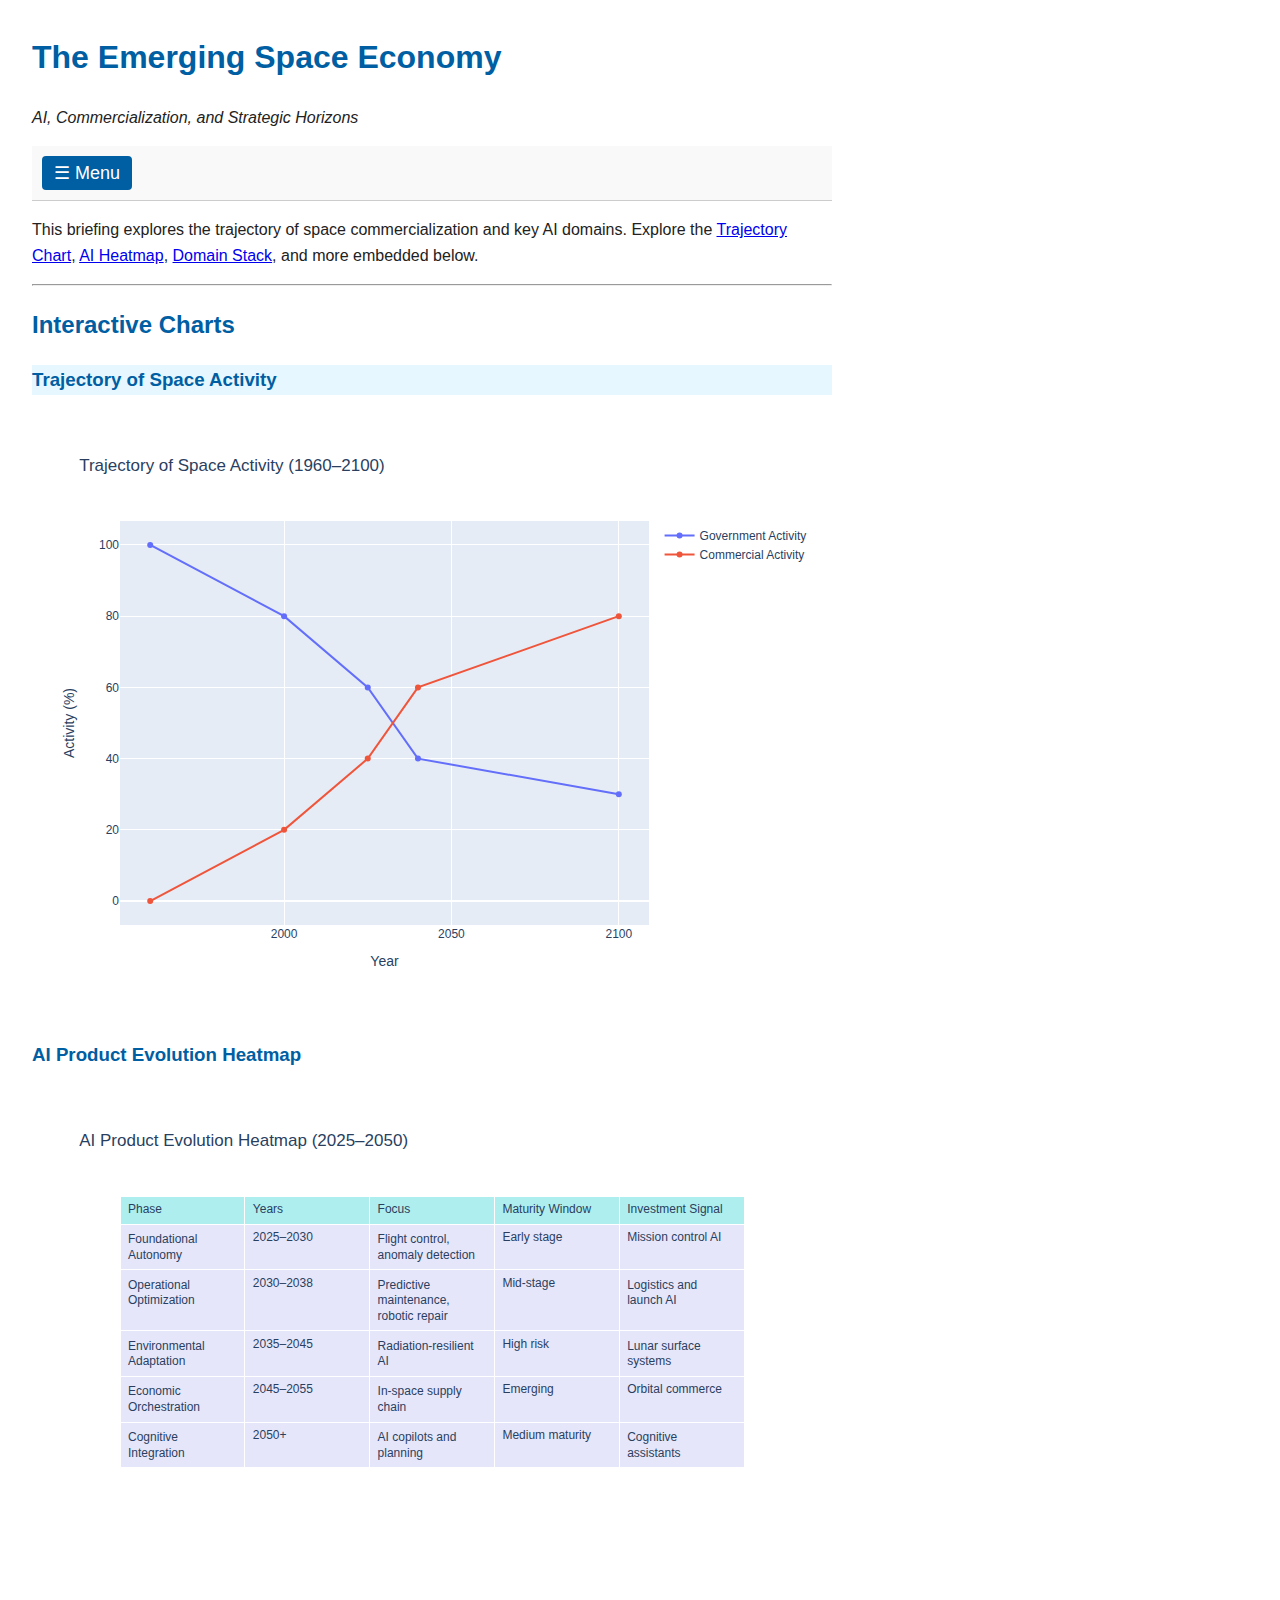
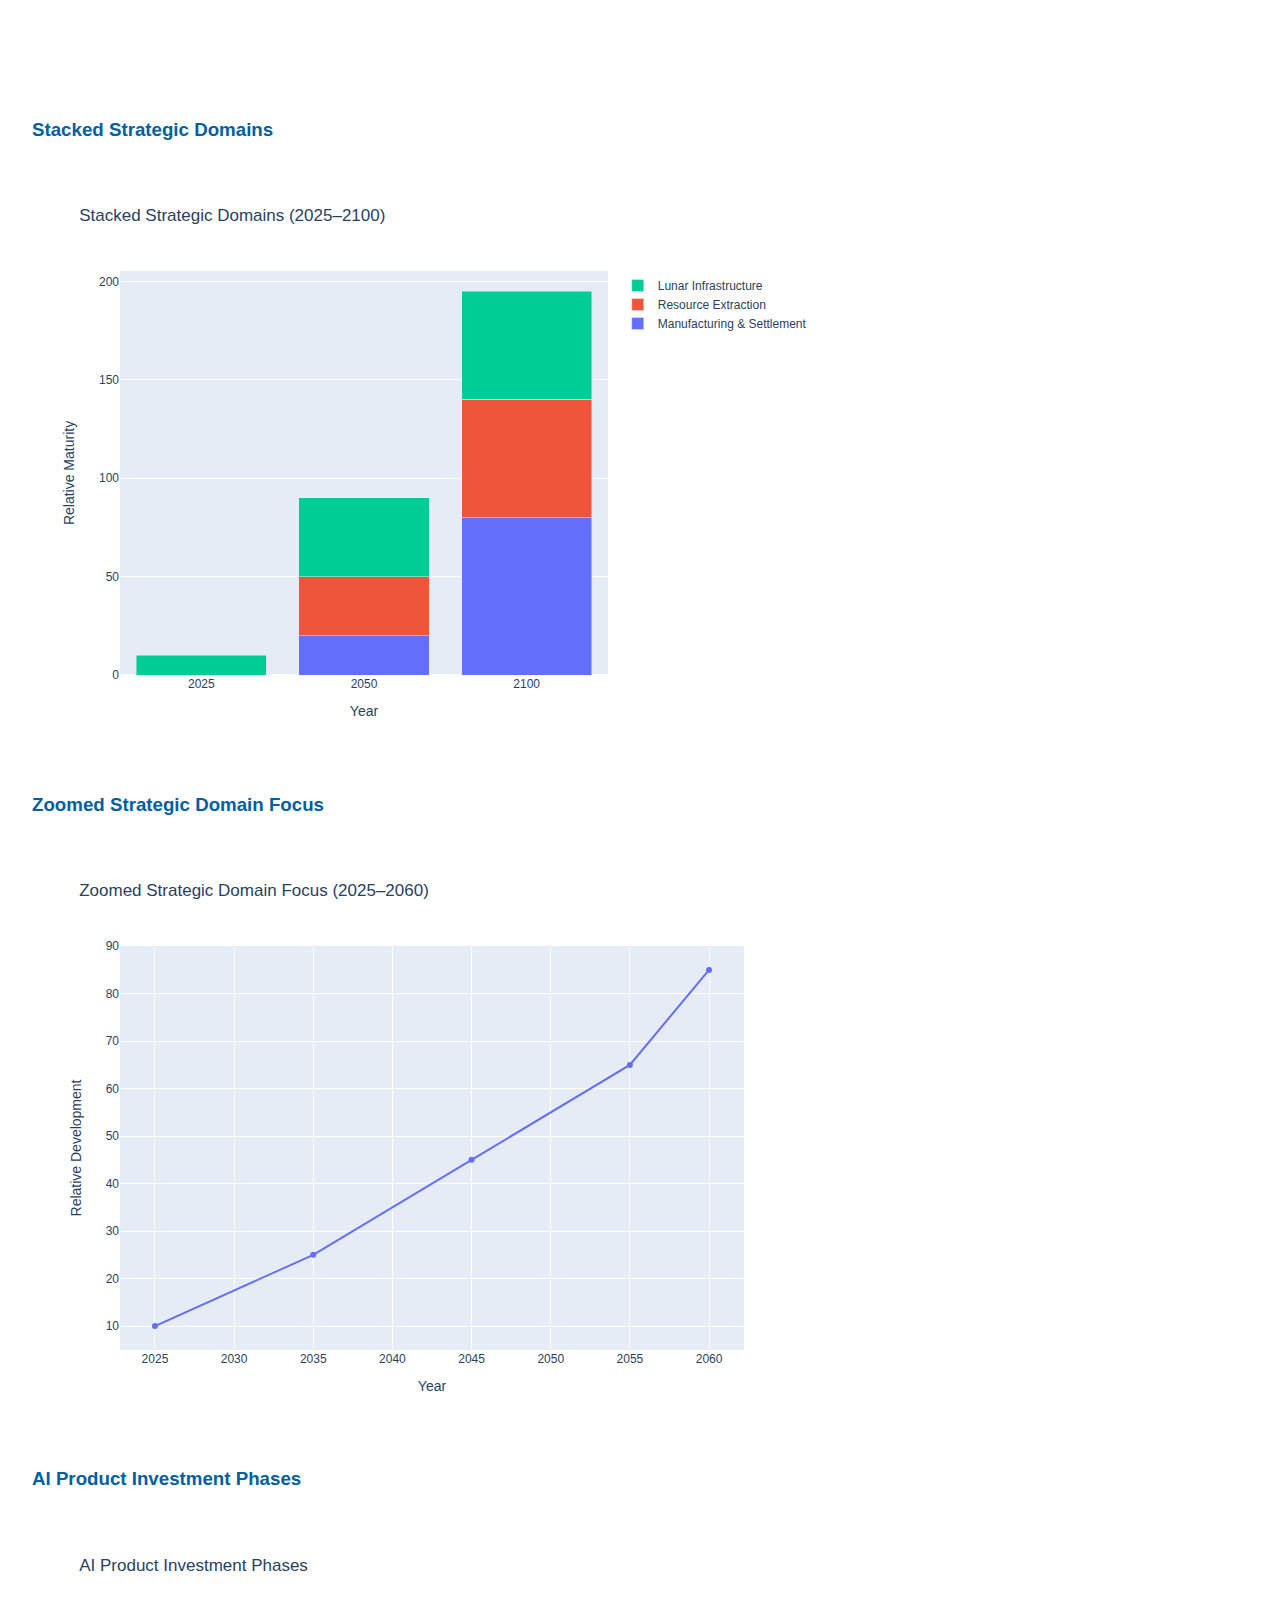
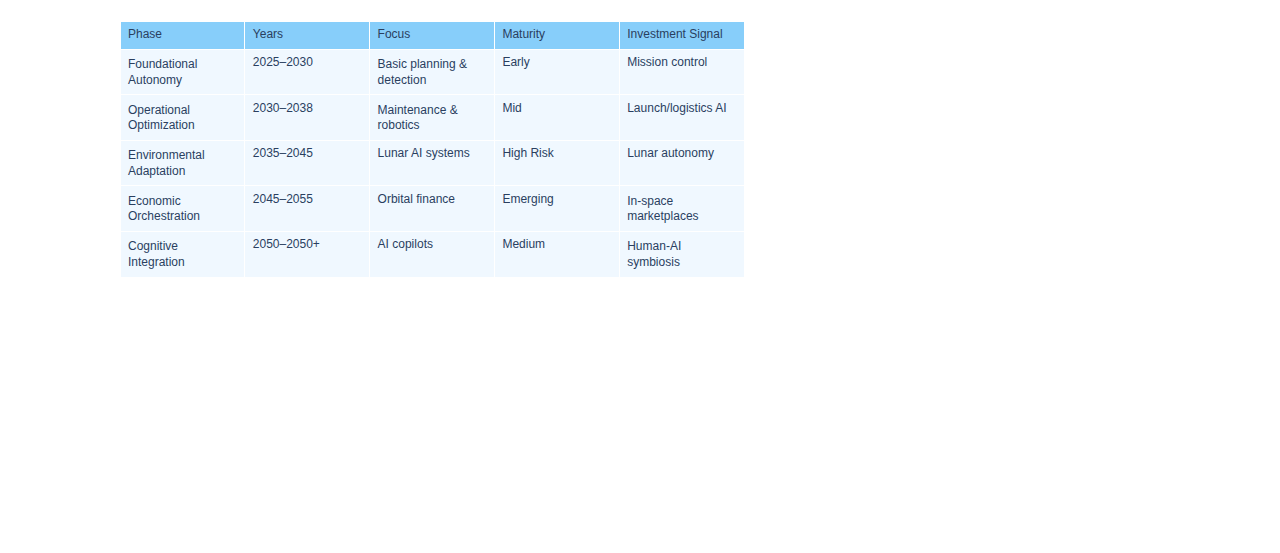
==== commit 00222ce0: "Add files via upload" ====
--- a/index.html
+++ b/index.html
@@ -77,38 +77,7 @@
     </div>
 </div>
 
-    <hr />
-    <div>
-<h2>1. Executive Summary</h2>
-<p>The global space economy is entering an inflection point—transitioning from a government-led arena into a commercially-driven frontier. Artificial Intelligence (AI) is the catalyst accelerating this transition. From autonomous navigation to predictive maintenance and space-based traffic management, AI technologies are transforming the economics, scalability, and operability of missions.</p>
-
-<h2>2. Strategic Narrative & Insights</h2>
-<p>Space today mirrors past economic transformations: the internet in the 1990s, or railroads in the 1800s. Government agencies seeded exploration, but the next chapter belongs to scalable, competitive, commercial platforms.</p>
-
-<h2>3. AI Products That Will Reshape the Space Market</h2>
-<p>AI is becoming the backbone of space operations. These include onboard mission autonomy, launch logistics, surface robotics, traffic management, and cognitive copilots for crew support.</p>
-
-<h2>4. Trajectory of Space Activity (1960–2100)</h2>
-<p>As shown in the <a href="#chart-trajectory">Trajectory Chart</a>, commercial activity is projected to overtake government missions starting in the late 2020s.</p>
-
-<h2>5. AI Product Evolution Heatmap (2025–2050)</h2>
-<p>The <a href="#chart-ai-product-evolution-heatmap">AI Evolution Chart</a> maps phases from foundational autonomy to cognitive integration.</p>
-
-<h2>6. Stacked Strategic Domains</h2>
-<p>The <a href="#chart-stacked-strategic-domains">Strategic Domain Stack</a> shows how layers from comms to resource extraction build toward settlement.</p>
-
-<h2>7. Zoomed Strategic Domain Focus</h2>
-<p>For 2025–2060, the <a href="#chart-zoomed-strategic-domain-focus">Zoomed Forecast Chart</a> shows rapid acceleration in lunar infrastructure and robotics.</p>
-
-<h2>8. Strategic Implications</h2>
-<p>AI-first systems, modularity, and long-term investment horizons will define competitive advantage.</p>
-
-<h2>9. Assumptions Behind Forecasts</h2>
-<p>Forecasts assume regulatory support, steady tech advances, and commercial growth outpacing government capacity.</p>
-
-<h2>10. Next Steps and Recommendations</h2>
-<p>See the <a href="#chart-ai-product-investment-phases">Investment Phases Chart</a> for where to back mission control, surface systems, or orbital logistics platforms.</p>
-</div>
+    <p>This briefing explores the trajectory of space commercialization and key AI domains. Explore the <a href="#chart-trajectory">Trajectory Chart</a>, <a href="#chart-ai-product-evolution-heatmap">AI Heatmap</a>, <a href="#chart-stacked-strategic-domains">Domain Stack</a>, and more embedded below.</p>
     <hr />
     <h2>Interactive Charts</h2>
     <h3 id="chart-trajectory-of-space-activity">Trajectory of Space Activity</h3>
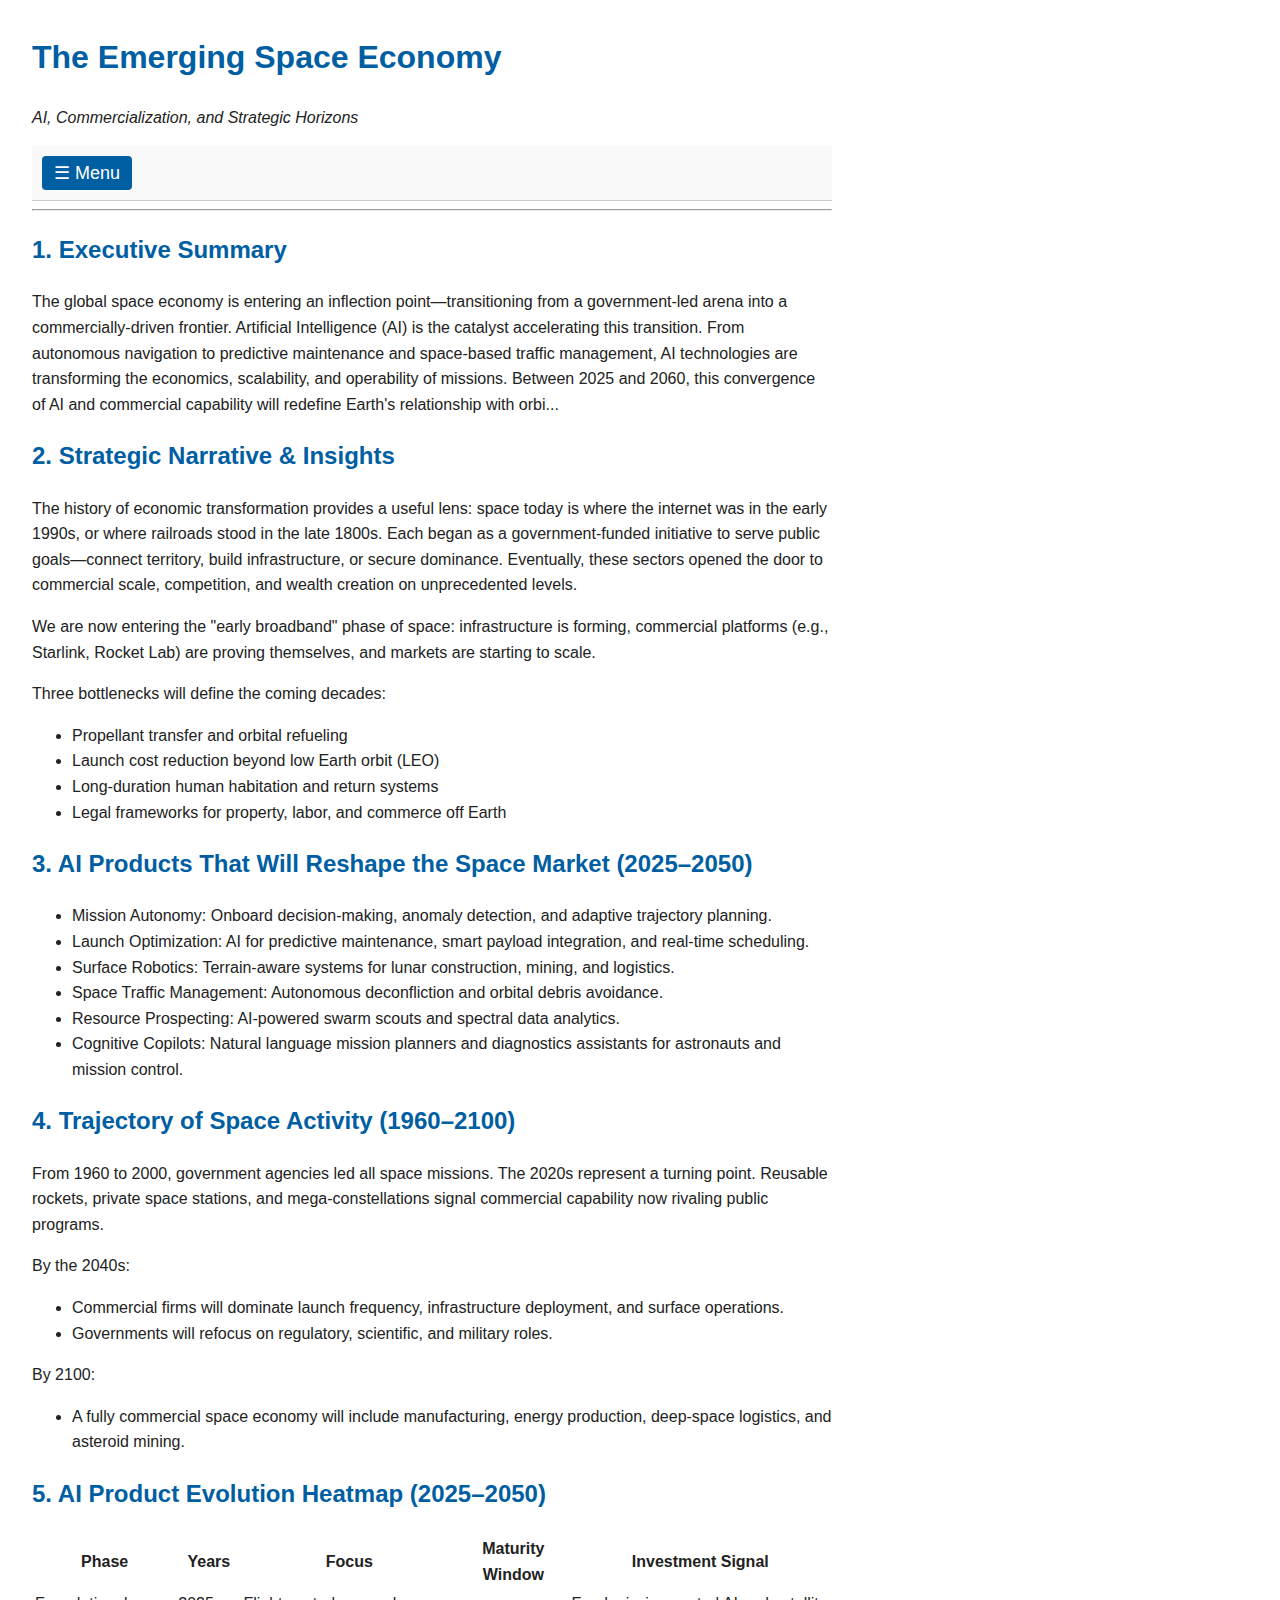
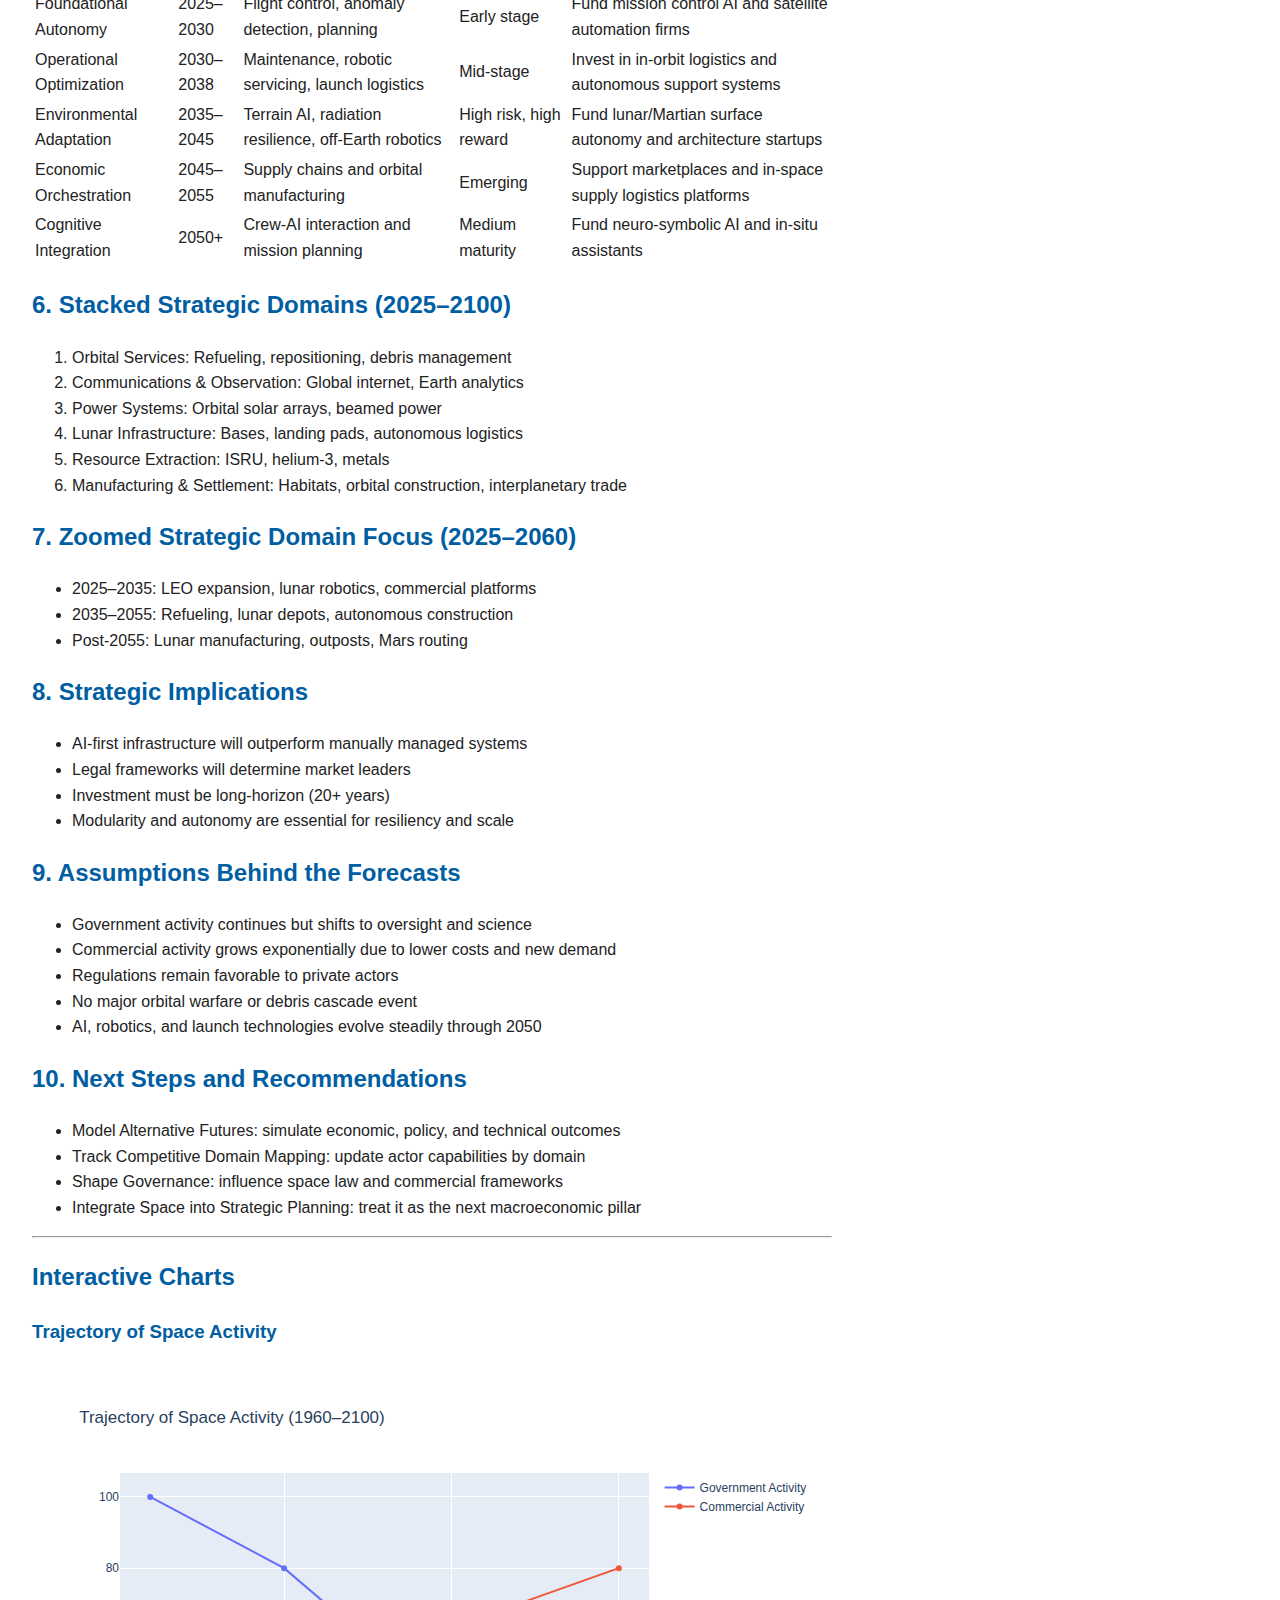
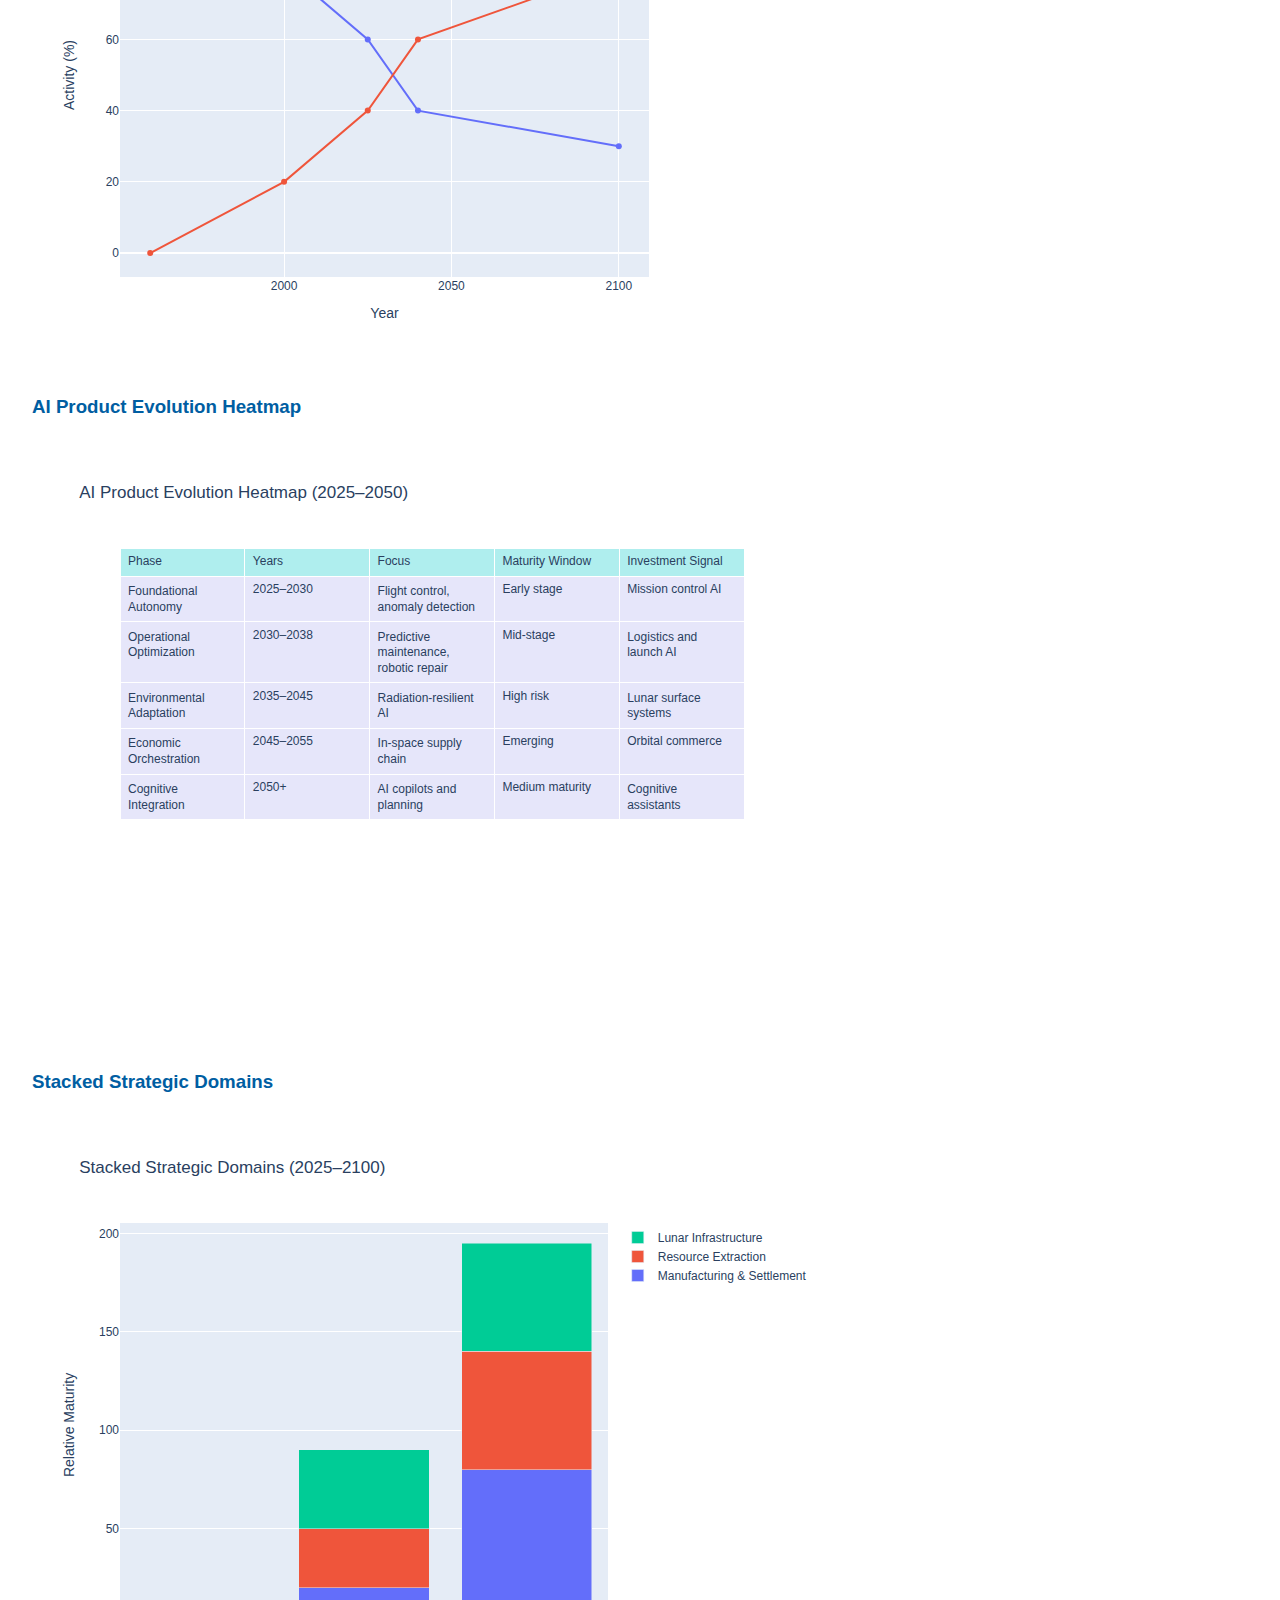
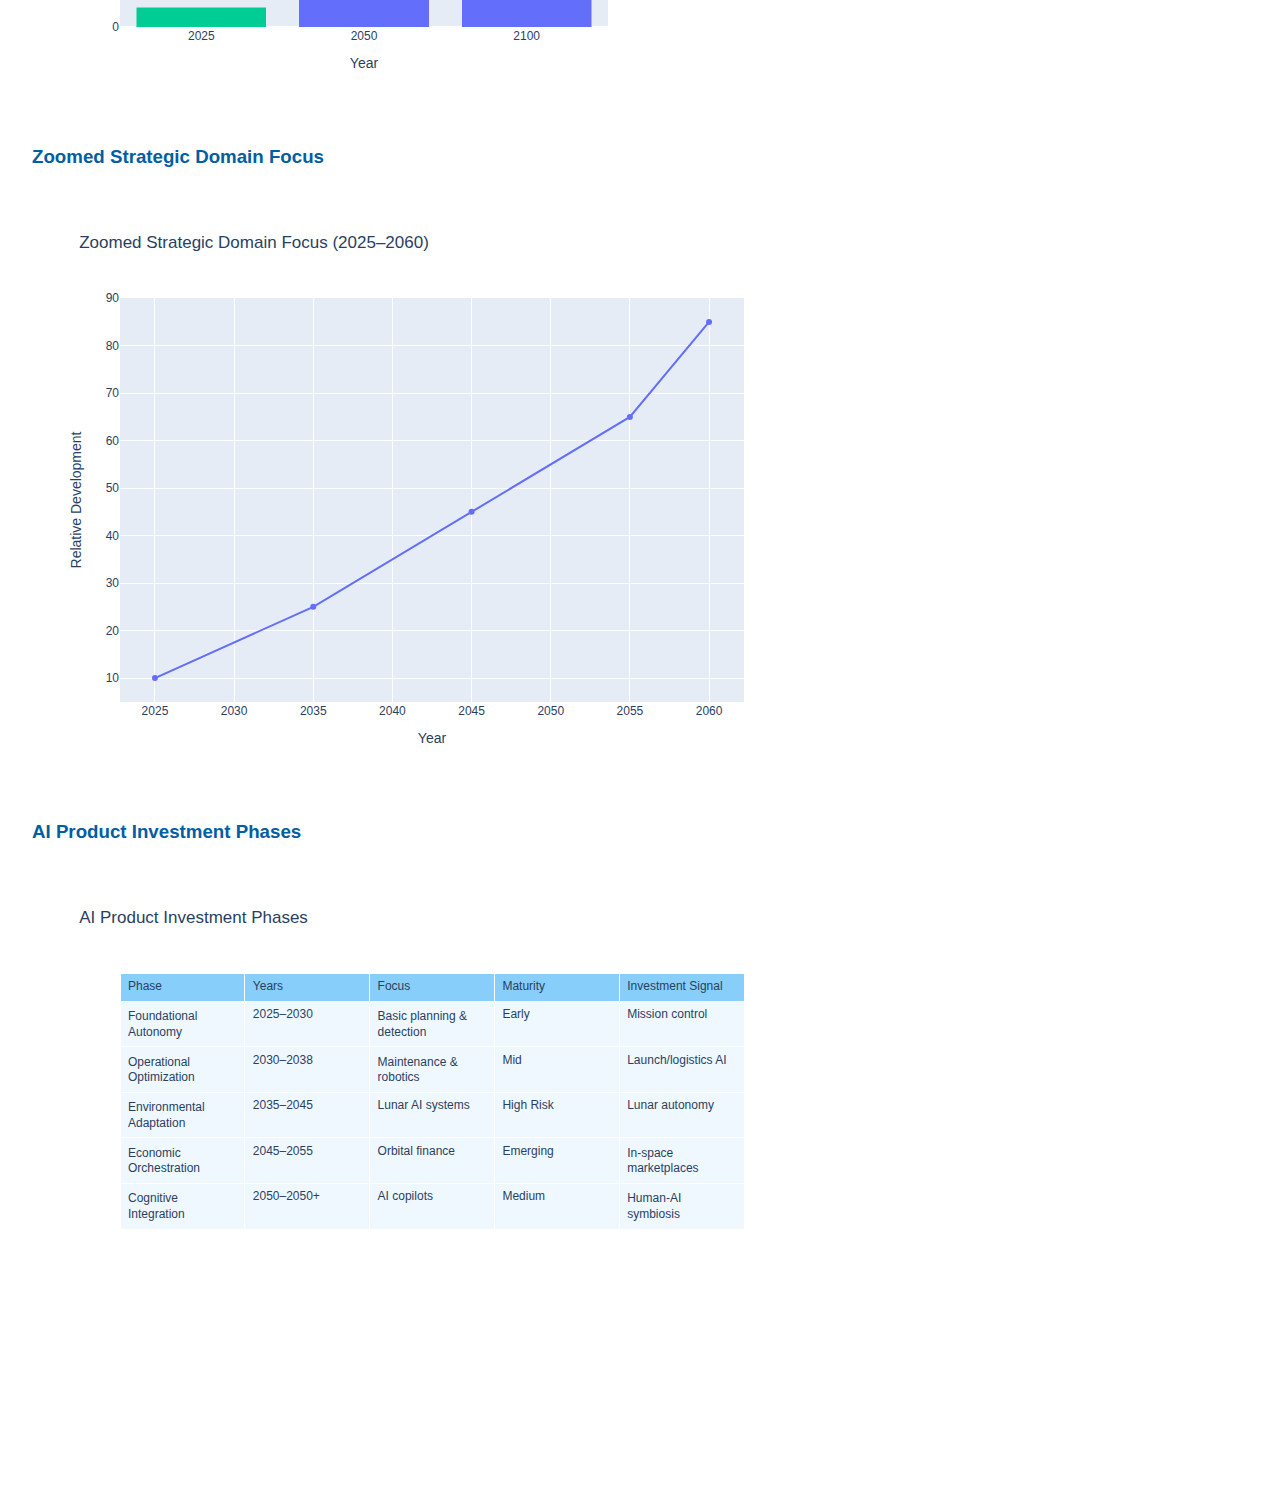
==== commit 7675f43a: "Add files via upload" ====
--- a/index.html
+++ b/index.html
@@ -16,12 +16,7 @@
     .nav-links a { margin: 5px 0; color: #0074D9; text-decoration: none; }
     .nav-links a:hover { text-decoration: underline; }
     .show-nav { display: flex !important; }
-    .chart-section { transition: background-color 0.3s ease; }
-    .chart-highlight { background-color: #e6f7ff !important; }
     iframe.plotly-frame { width: 100%; min-height: 600px; border: none; }
-    @media (max-width: 600px) {
-        iframe.plotly-frame { min-height: 500px; }
-    }
     .back-to-top { position: fixed; bottom: 20px; right: 20px; background: #005EA2; color: white; padding: 10px 14px; border: none; border-radius: 4px; font-size: 14px; cursor: pointer; display: none; }
 </style>
 <script>
@@ -41,24 +36,6 @@
     function scrollToTop() {
         document.documentElement.scrollTo({ top: 0, behavior: "smooth" });
     }
-
-    const observer = new IntersectionObserver(entries => {
-        entries.forEach(entry => {
-            const id = entry.target.getAttribute("id");
-            if (entry.isIntersecting) {
-                entry.target.classList.add("chart-highlight");
-            } else {
-                entry.target.classList.remove("chart-highlight");
-            }
-        });
-    }, { threshold: 0.6 });
-
-    document.addEventListener("DOMContentLoaded", () => {
-        document.querySelectorAll("h3[id^='chart-']").forEach((section) => {
-            section.classList.add("chart-section");
-            observer.observe(section);
-        });
-    });
 </script>
 
 </head>
@@ -77,19 +54,106 @@
     </div>
 </div>
 
-    <p>This briefing explores the trajectory of space commercialization and key AI domains. Explore the <a href="#chart-trajectory">Trajectory Chart</a>, <a href="#chart-ai-product-evolution-heatmap">AI Heatmap</a>, <a href="#chart-stacked-strategic-domains">Domain Stack</a>, and more embedded below.</p>
+    <hr />
+    <div>
+<h2>1. Executive Summary</h2>
+<p>The global space economy is entering an inflection point—transitioning from a government-led arena into a commercially-driven frontier. Artificial Intelligence (AI) is the catalyst accelerating this transition. From autonomous navigation to predictive maintenance and space-based traffic management, AI technologies are transforming the economics, scalability, and operability of missions. Between 2025 and 2060, this convergence of AI and commercial capability will redefine Earth's relationship with orbi...
+
+<h2>2. Strategic Narrative & Insights</h2>
+<p>The history of economic transformation provides a useful lens: space today is where the internet was in the early 1990s, or where railroads stood in the late 1800s. Each began as a government-funded initiative to serve public goals—connect territory, build infrastructure, or secure dominance. Eventually, these sectors opened the door to commercial scale, competition, and wealth creation on unprecedented levels.</p>
+<p>We are now entering the "early broadband" phase of space: infrastructure is forming, commercial platforms (e.g., Starlink, Rocket Lab) are proving themselves, and markets are starting to scale.</p>
+<p>Three bottlenecks will define the coming decades:</p>
+<ul>
+<li>Propellant transfer and orbital refueling</li>
+<li>Launch cost reduction beyond low Earth orbit (LEO)</li>
+<li>Long-duration human habitation and return systems</li>
+<li>Legal frameworks for property, labor, and commerce off Earth</li>
+</ul>
+
+<h2>3. AI Products That Will Reshape the Space Market (2025–2050)</h2>
+<ul>
+<li>Mission Autonomy: Onboard decision-making, anomaly detection, and adaptive trajectory planning.</li>
+<li>Launch Optimization: AI for predictive maintenance, smart payload integration, and real-time scheduling.</li>
+<li>Surface Robotics: Terrain-aware systems for lunar construction, mining, and logistics.</li>
+<li>Space Traffic Management: Autonomous deconfliction and orbital debris avoidance.</li>
+<li>Resource Prospecting: AI-powered swarm scouts and spectral data analytics.</li>
+<li>Cognitive Copilots: Natural language mission planners and diagnostics assistants for astronauts and mission control.</li>
+</ul>
+
+<h2>4. Trajectory of Space Activity (1960–2100)</h2>
+<p>From 1960 to 2000, government agencies led all space missions. The 2020s represent a turning point. Reusable rockets, private space stations, and mega-constellations signal commercial capability now rivaling public programs.</p>
+<p>By the 2040s:</p>
+<ul>
+<li>Commercial firms will dominate launch frequency, infrastructure deployment, and surface operations.</li>
+<li>Governments will refocus on regulatory, scientific, and military roles.</li>
+</ul>
+<p>By 2100:</p>
+<ul>
+<li>A fully commercial space economy will include manufacturing, energy production, deep-space logistics, and asteroid mining.</li>
+</ul>
+
+<h2>5. AI Product Evolution Heatmap (2025–2050)</h2>
+<table>
+<thead><tr><th>Phase</th><th>Years</th><th>Focus</th><th>Maturity Window</th><th>Investment Signal</th></tr></thead>
+<tbody>
+<tr><td>Foundational Autonomy</td><td>2025–2030</td><td>Flight control, anomaly detection, planning</td><td>Early stage</td><td>Fund mission control AI and satellite automation firms</td></tr>
+<tr><td>Operational Optimization</td><td>2030–2038</td><td>Maintenance, robotic servicing, launch logistics</td><td>Mid-stage</td><td>Invest in in-orbit logistics and autonomous support systems</td></tr>
+<tr><td>Environmental Adaptation</td><td>2035–2045</td><td>Terrain AI, radiation resilience, off-Earth robotics</td><td>High risk, high reward</td><td>Fund lunar/Martian surface autonomy and architecture startups</td></tr>
+<tr><td>Economic Orchestration</td><td>2045–2055</td><td>Supply chains and orbital manufacturing</td><td>Emerging</td><td>Support marketplaces and in-space supply logistics platforms</td></tr>
+<tr><td>Cognitive Integration</td><td>2050+</td><td>Crew-AI interaction and mission planning</td><td>Medium maturity</td><td>Fund neuro-symbolic AI and in-situ assistants</td></tr>
+</tbody></table>
+
+<h2>6. Stacked Strategic Domains (2025–2100)</h2>
+<ol>
+<li>Orbital Services: Refueling, repositioning, debris management</li>
+<li>Communications & Observation: Global internet, Earth analytics</li>
+<li>Power Systems: Orbital solar arrays, beamed power</li>
+<li>Lunar Infrastructure: Bases, landing pads, autonomous logistics</li>
+<li>Resource Extraction: ISRU, helium-3, metals</li>
+<li>Manufacturing & Settlement: Habitats, orbital construction, interplanetary trade</li>
+</ol>
+
+<h2>7. Zoomed Strategic Domain Focus (2025–2060)</h2>
+<ul>
+<li>2025–2035: LEO expansion, lunar robotics, commercial platforms</li>
+<li>2035–2055: Refueling, lunar depots, autonomous construction</li>
+<li>Post-2055: Lunar manufacturing, outposts, Mars routing</li>
+</ul>
+
+<h2>8. Strategic Implications</h2>
+<ul>
+<li>AI-first infrastructure will outperform manually managed systems</li>
+<li>Legal frameworks will determine market leaders</li>
+<li>Investment must be long-horizon (20+ years)</li>
+<li>Modularity and autonomy are essential for resiliency and scale</li>
+</ul>
+
+<h2>9. Assumptions Behind the Forecasts</h2>
+<ul>
+<li>Government activity continues but shifts to oversight and science</li>
+<li>Commercial activity grows exponentially due to lower costs and new demand</li>
+<li>Regulations remain favorable to private actors</li>
+<li>No major orbital warfare or debris cascade event</li>
+<li>AI, robotics, and launch technologies evolve steadily through 2050</li>
+</ul>
+
+<h2>10. Next Steps and Recommendations</h2>
+<ul>
+<li>Model Alternative Futures: simulate economic, policy, and technical outcomes</li>
+<li>Track Competitive Domain Mapping: update actor capabilities by domain</li>
+<li>Shape Governance: influence space law and commercial frameworks</li>
+<li>Integrate Space into Strategic Planning: treat it as the next macroeconomic pillar</li>
+</ul>
+</div>
     <hr />
     <h2>Interactive Charts</h2>
-    <h3 id="chart-trajectory-of-space-activity">Trajectory of Space Activity</h3>
-<iframe src="chart_trajectory.html" class="plotly-frame"></iframe>
-<h3 id="chart-ai-product-evolution-heatmap">AI Product Evolution Heatmap</h3>
-<iframe src="chart_ai_evolution.html" class="plotly-frame"></iframe>
-<h3 id="chart-stacked-strategic-domains">Stacked Strategic Domains</h3>
-<iframe src="chart_stacked_domains.html" class="plotly-frame"></iframe>
-<h3 id="chart-zoomed-strategic-domain-focus">Zoomed Strategic Domain Focus</h3>
-<iframe src="chart_zoomed_focus.html" class="plotly-frame"></iframe>
-<h3 id="chart-ai-product-investment-phases">AI Product Investment Phases</h3>
-<iframe src="chart_ai_phases.html" class="plotly-frame"></iframe>
+    
+<h3 id="chart-trajectory">Trajectory of Space Activity</h3><iframe src="chart_trajectory.html" class="plotly-frame"></iframe>
+<h3 id="chart-ai-product-evolution-heatmap">AI Product Evolution Heatmap</h3><iframe src="chart_ai_evolution.html" class="plotly-frame"></iframe>
+<h3 id="chart-stacked-strategic-domains">Stacked Strategic Domains</h3><iframe src="chart_stacked_domains.html" class="plotly-frame"></iframe>
+<h3 id="chart-zoomed-strategic-domain-focus">Zoomed Strategic Domain Focus</h3><iframe src="chart_zoomed_focus.html" class="plotly-frame"></iframe>
+<h3 id="chart-ai-product-investment-phases">AI Product Investment Phases</h3><iframe src="chart_ai_phases.html" class="plotly-frame"></iframe>
+
     <button id="backToTop" class="back-to-top" onclick="scrollToTop()">Top</button>
 </body>
 </html>
